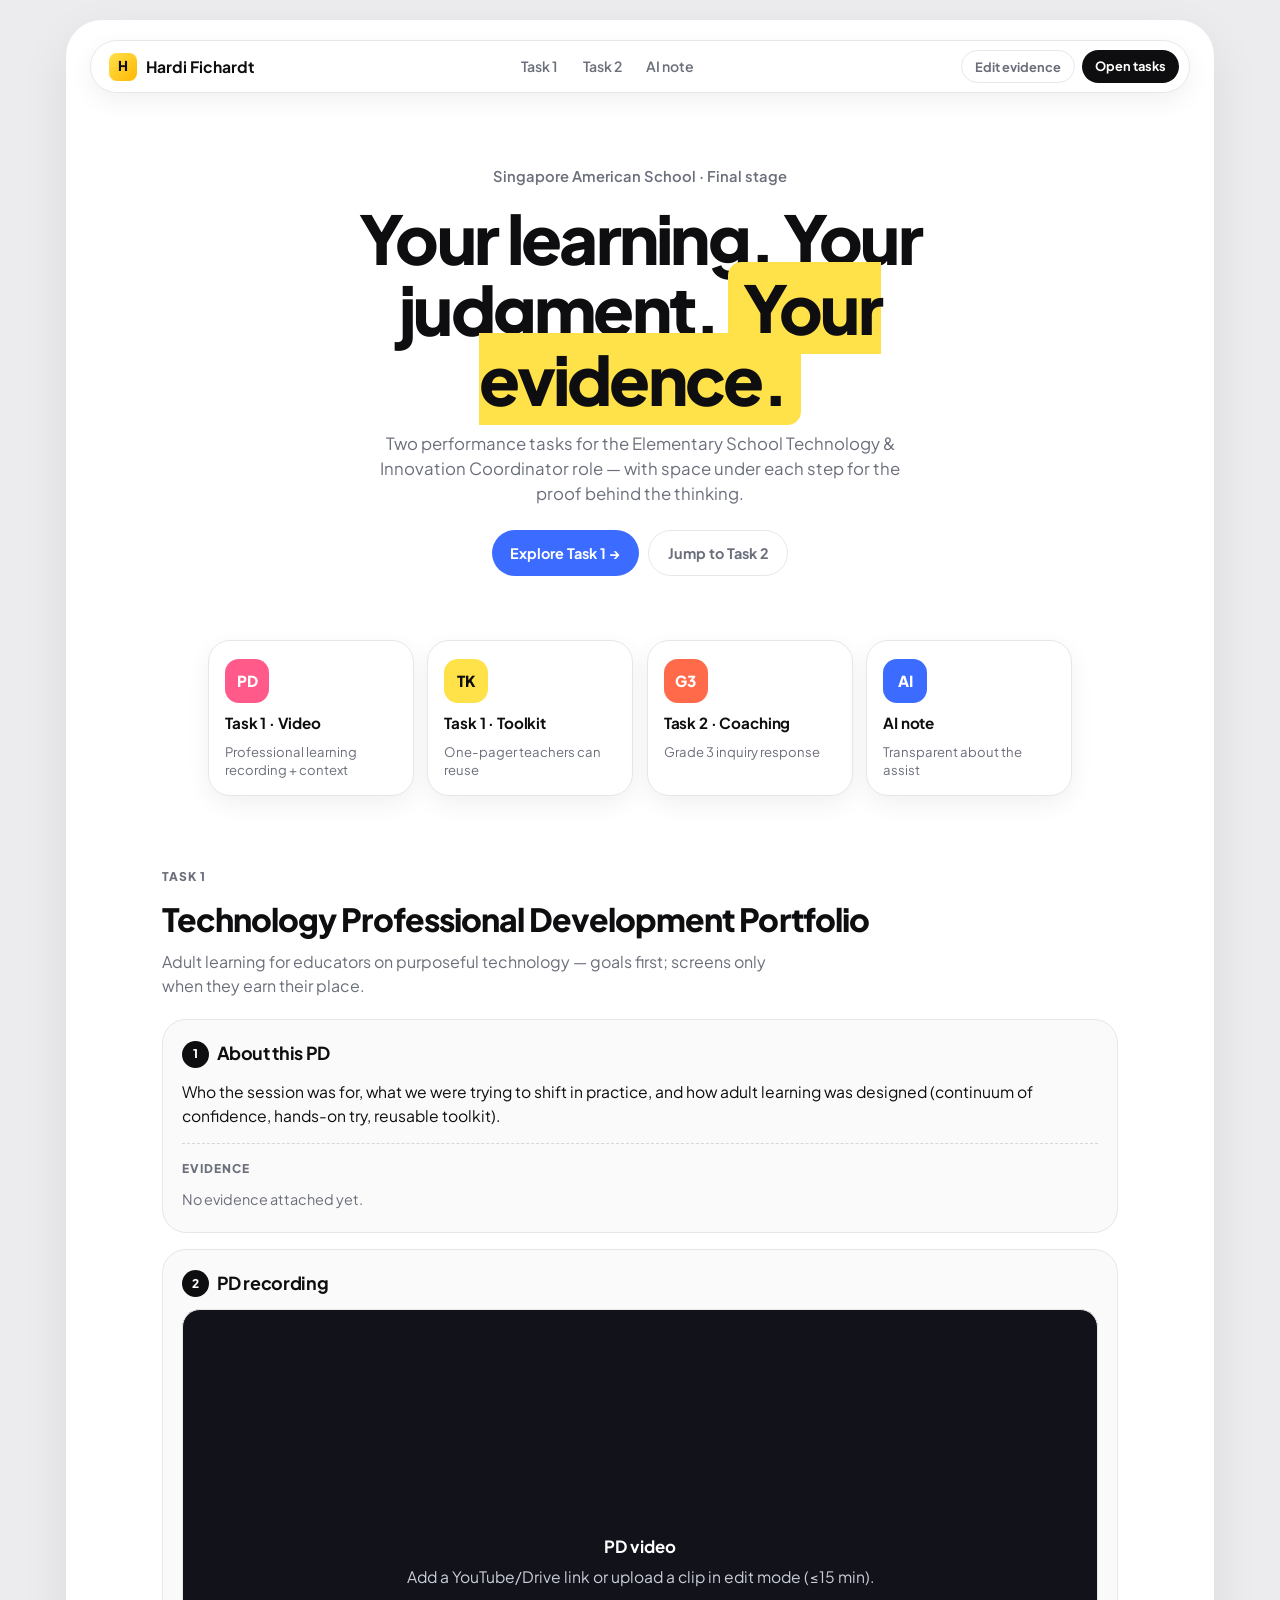
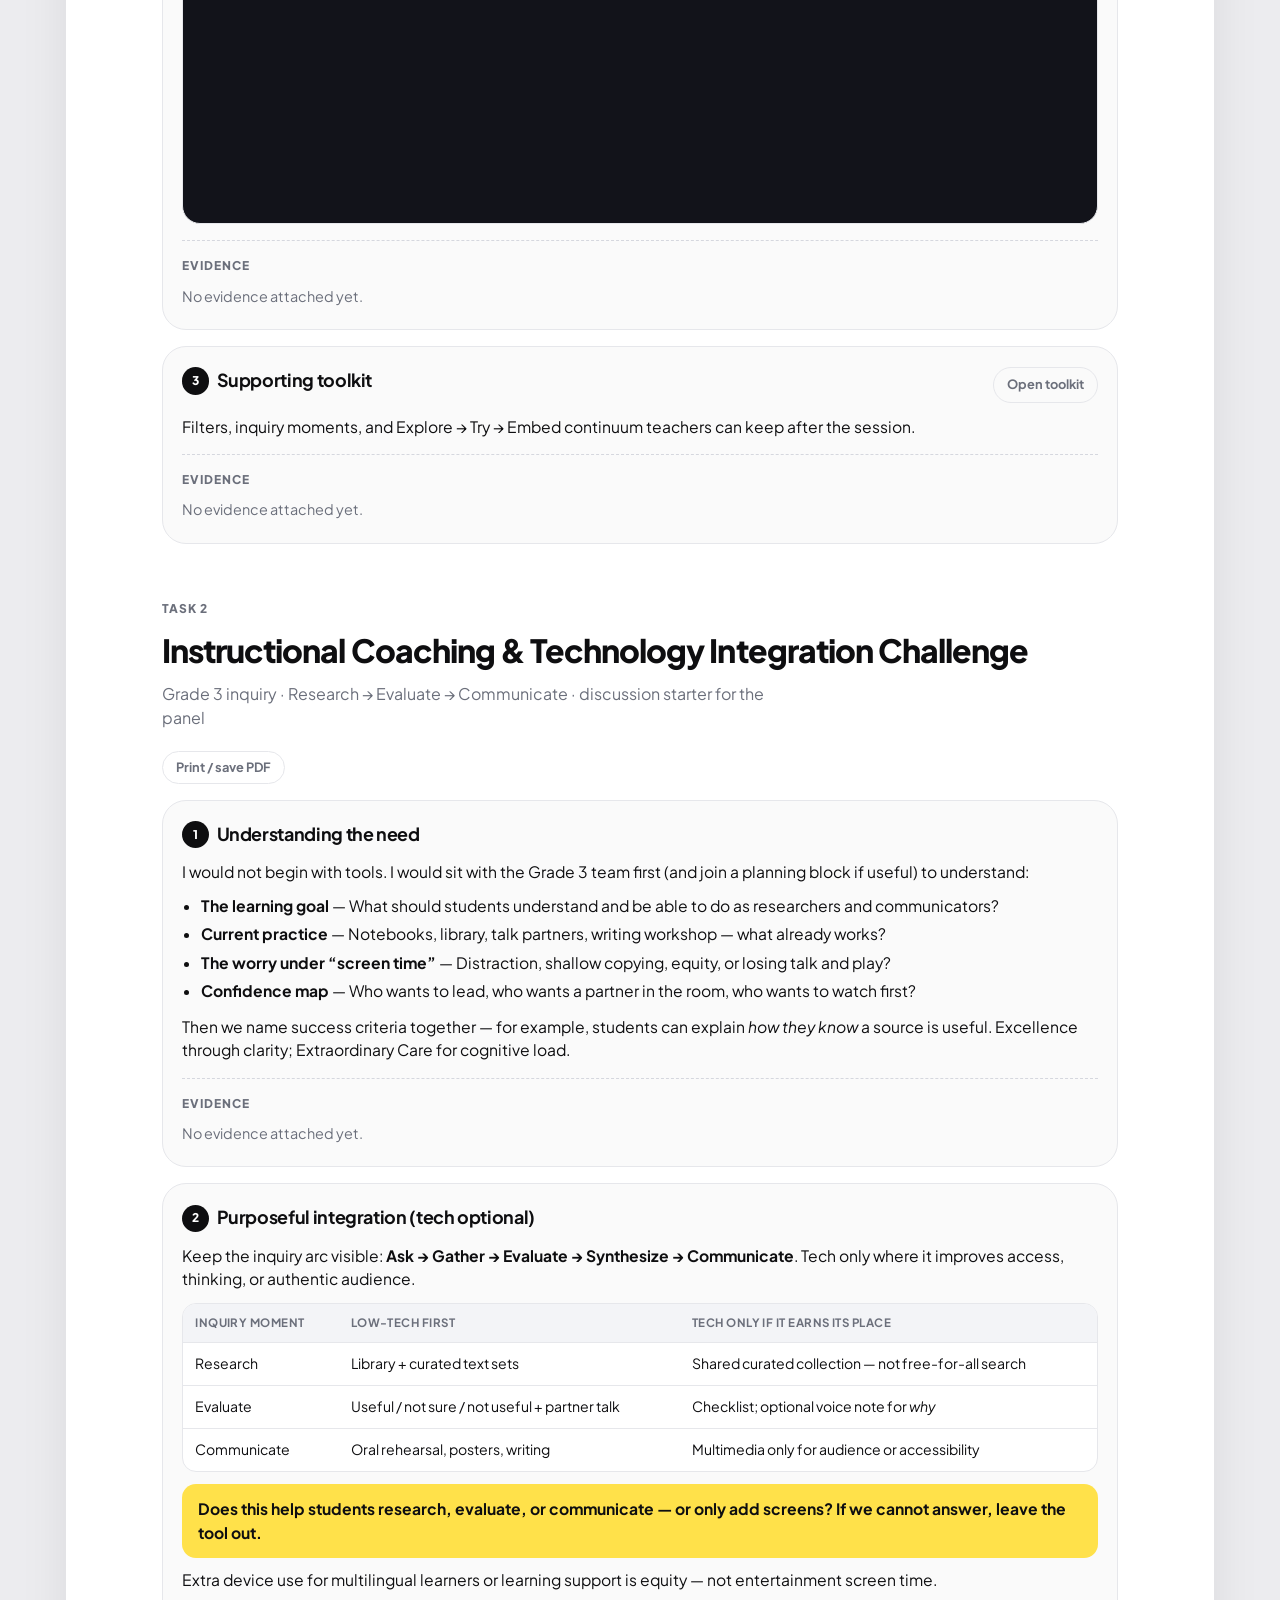
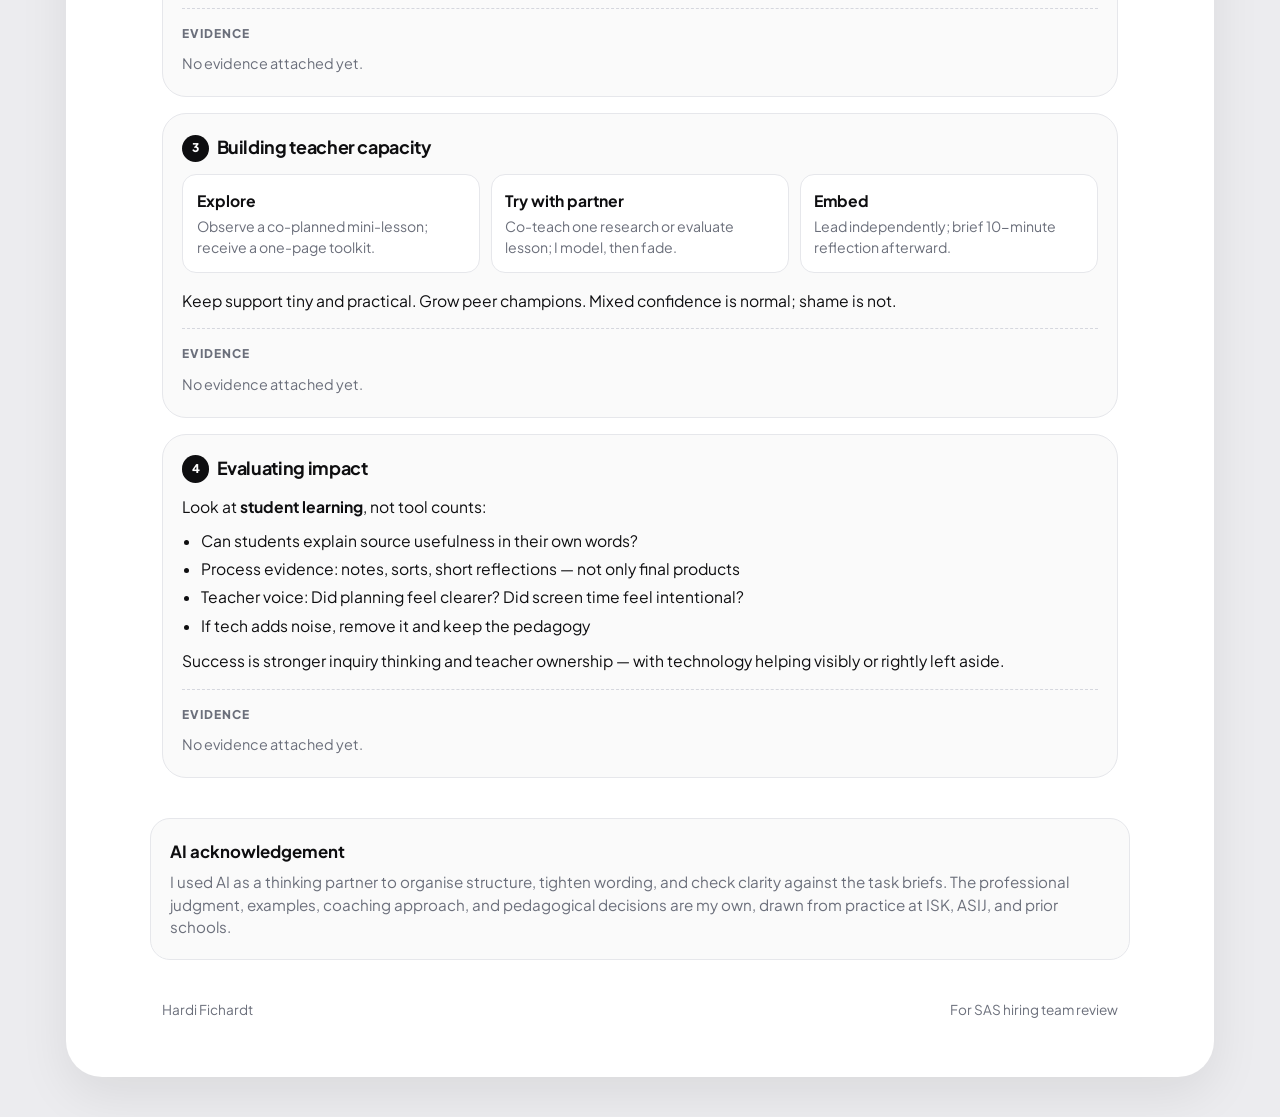
==== index.html @ e364381f "Rebuild Sparkline-inspired shell with per-step evidence upload. Co-authored-by: Cursor <cursoragent@" ====
<!DOCTYPE html>
<html lang="en">
<head>
  <meta charset="UTF-8" />
  <meta name="viewport" content="width=device-width, initial-scale=1" />
  <meta name="robots" content="noindex, nofollow" />
  <title>Hardi Fichardt · SAS final-stage tasks</title>
  <meta name="description" content="Final-stage performance tasks — Elementary School Technology & Innovation Coordinator, Singapore American School." />
  <link rel="preconnect" href="https://fonts.googleapis.com" />
  <link rel="preconnect" href="https://fonts.gstatic.com" crossorigin />
  <link href="https://fonts.googleapis.com/css2?family=Plus+Jakarta+Sans:wght@400;500;600;700;800&display=swap" rel="stylesheet" />
  <link rel="stylesheet" href="styles.css" />
</head>
<body>
  <a class="skip" href="#task-1">Skip to tasks</a>

  <div class="canvas">
    <div class="shell">
      <header class="pill-nav">
        <a class="logo" href="#top">
          <span class="logo-mark" aria-hidden="true">H</span>
          Hardi Fichardt
        </a>
        <ul class="pill-links">
          <li><a href="#task-1">Task 1</a></li>
          <li><a href="#task-2">Task 2</a></li>
          <li><a href="#ai">AI note</a></li>
        </ul>
        <div class="pill-actions">
          <button class="btn btn-ghost btn-sm" type="button" id="edit-toggle">Edit evidence</button>
          <a class="btn btn-dark btn-sm" href="#task-1">Open tasks</a>
        </div>
      </header>

      <div class="edit-banner" id="edit-banner">
        <p><strong>Edit mode on.</strong> Add text, photos, or video under each step. Drafts save in this browser. Export when ready to publish.</p>
        <div style="display:flex;gap:0.4rem;flex-wrap:wrap">
          <button class="btn btn-blue btn-sm" type="button" id="export-evidence">Export evidence.json</button>
          <button class="btn btn-ghost btn-sm" type="button" id="import-evidence">Import JSON</button>
          <input type="file" id="import-file" accept="application/json,.json" hidden />
          <button class="btn btn-ghost btn-sm" type="button" id="exit-edit">Done</button>
        </div>
      </div>

      <section class="hero" id="top">
        <p class="hero-kicker">Singapore American School · Final stage</p>
        <h1>Your learning. Your judgment. <span class="mark">Your evidence.</span></h1>
        <p class="hero-lede">
          Two performance tasks for the Elementary School Technology &amp; Innovation Coordinator role —
          with space under each step for the proof behind the thinking.
        </p>
        <div class="hero-cta">
          <a class="btn btn-blue" href="#task-1">Explore Task 1 →</a>
          <a class="btn btn-ghost" href="#task-2">Jump to Task 2</a>
        </div>
      </section>

      <div class="tile-row" aria-label="Jump to steps">
        <a class="tile" href="#t1-video">
          <div class="tile-icon a">PD</div>
          <strong>Task 1 · Video</strong>
          <span>Professional learning recording + context</span>
        </a>
        <a class="tile" href="#t1-toolkit">
          <div class="tile-icon b">TK</div>
          <strong>Task 1 · Toolkit</strong>
          <span>One-pager teachers can reuse</span>
        </a>
        <a class="tile" href="#t2-need">
          <div class="tile-icon c">G3</div>
          <strong>Task 2 · Coaching</strong>
          <span>Grade 3 inquiry response</span>
        </a>
        <a class="tile" href="#ai">
          <div class="tile-icon d">AI</div>
          <strong>AI note</strong>
          <span>Transparent about the assist</span>
        </a>
      </div>

      <main>
        <!-- TASK 1 -->
        <section class="section" id="task-1">
          <p class="section-label">Task 1</p>
          <h2>Technology Professional Development Portfolio</h2>
          <p class="section-intro" id="task1-context">
            Adult learning for educators on purposeful technology — goals first; screens only when they earn their place.
          </p>

          <article class="step" id="t1-context" data-step="t1-context">
            <div class="step-top">
              <h3><span class="step-num">1</span>About this PD</h3>
            </div>
            <div class="step-body">
              <p>
                Who the session was for, what we were trying to shift in practice, and how adult learning was designed
                (continuum of confidence, hands-on try, reusable toolkit).
              </p>
            </div>
            <div class="evidence" data-evidence-for="t1-context"></div>
          </article>

          <article class="step" id="t1-video" data-step="t1-video">
            <div class="step-top">
              <h3><span class="step-num">2</span>PD recording</h3>
            </div>
            <div class="step-body">
              <div class="media-shell" id="task1-media">
                <div class="media-placeholder" id="task1-placeholder">
                  <strong>PD video</strong>
                  <p>Add a YouTube/Drive link or upload a clip in edit mode (≤15 min).</p>
                </div>
              </div>
            </div>
            <div class="evidence" data-evidence-for="t1-video"></div>
          </article>

          <article class="step" id="t1-toolkit" data-step="t1-toolkit">
            <div class="step-top">
              <h3><span class="step-num">3</span>Supporting toolkit</h3>
              <a class="btn btn-ghost btn-sm" href="assets/task1-toolkit.html">Open toolkit</a>
            </div>
            <div class="step-body">
              <p>Filters, inquiry moments, and Explore → Try → Embed continuum teachers can keep after the session.</p>
            </div>
            <div class="evidence" data-evidence-for="t1-toolkit"></div>
          </article>
        </section>

        <!-- TASK 2 -->
        <section class="section" id="task-2">
          <p class="section-label">Task 2</p>
          <h2>Instructional Coaching &amp; Technology Integration Challenge</h2>
          <p class="section-intro">
            Grade 3 inquiry · Research → Evaluate → Communicate · discussion starter for the panel
          </p>
          <div style="margin-bottom:1rem">
            <button class="btn btn-ghost btn-sm" type="button" onclick="window.print()">Print / save PDF</button>
          </div>

          <article class="step" id="t2-need" data-step="t2-need">
            <div class="step-top">
              <h3><span class="step-num">1</span>Understanding the need</h3>
            </div>
            <div class="step-body">
              <p>I would not begin with tools. I would sit with the Grade 3 team first (and join a planning block if useful) to understand:</p>
              <ul>
                <li><strong>The learning goal</strong> — What should students understand and be able to do as researchers and communicators?</li>
                <li><strong>Current practice</strong> — Notebooks, library, talk partners, writing workshop — what already works?</li>
                <li><strong>The worry under “screen time”</strong> — Distraction, shallow copying, equity, or losing talk and play?</li>
                <li><strong>Confidence map</strong> — Who wants to lead, who wants a partner in the room, who wants to watch first?</li>
              </ul>
              <p>
                Then we name success criteria together — for example, students can explain <em>how they know</em> a source is useful.
                Excellence through clarity; Extraordinary Care for cognitive load.
              </p>
            </div>
            <div class="evidence" data-evidence-for="t2-need"></div>
          </article>

          <article class="step" id="t2-integrate" data-step="t2-integrate">
            <div class="step-top">
              <h3><span class="step-num">2</span>Purposeful integration (tech optional)</h3>
            </div>
            <div class="step-body">
              <p>Keep the inquiry arc visible: <strong>Ask → Gather → Evaluate → Synthesize → Communicate</strong>. Tech only where it improves access, thinking, or authentic audience.</p>
              <div class="table-wrap">
                <table>
                  <thead>
                    <tr>
                      <th>Inquiry moment</th>
                      <th>Low-tech first</th>
                      <th>Tech only if it earns its place</th>
                    </tr>
                  </thead>
                  <tbody>
                    <tr>
                      <td>Research</td>
                      <td>Library + curated text sets</td>
                      <td>Shared curated collection — not free-for-all search</td>
                    </tr>
                    <tr>
                      <td>Evaluate</td>
                      <td>Useful / not sure / not useful + partner talk</td>
                      <td>Checklist; optional voice note for <em>why</em></td>
                    </tr>
                    <tr>
                      <td>Communicate</td>
                      <td>Oral rehearsal, posters, writing</td>
                      <td>Multimedia only for audience or accessibility</td>
                    </tr>
                  </tbody>
                </table>
              </div>
              <p class="pull">Does this help students research, evaluate, or communicate — or only add screens? If we cannot answer, leave the tool out.</p>
              <p>Extra device use for multilingual learners or learning support is equity — not entertainment screen time.</p>
            </div>
            <div class="evidence" data-evidence-for="t2-integrate"></div>
          </article>

          <article class="step" id="t2-capacity" data-step="t2-capacity">
            <div class="step-top">
              <h3><span class="step-num">3</span>Building teacher capacity</h3>
            </div>
            <div class="step-body">
              <div class="continuum">
                <div>
                  <strong>Explore</strong>
                  <p>Observe a co-planned mini-lesson; receive a one-page toolkit.</p>
                </div>
                <div>
                  <strong>Try with partner</strong>
                  <p>Co-teach one research or evaluate lesson; I model, then fade.</p>
                </div>
                <div>
                  <strong>Embed</strong>
                  <p>Lead independently; brief 10-minute reflection afterward.</p>
                </div>
              </div>
              <p>Keep support tiny and practical. Grow peer champions. Mixed confidence is normal; shame is not.</p>
            </div>
            <div class="evidence" data-evidence-for="t2-capacity"></div>
          </article>

          <article class="step" id="t2-impact" data-step="t2-impact">
            <div class="step-top">
              <h3><span class="step-num">4</span>Evaluating impact</h3>
            </div>
            <div class="step-body">
              <p>Look at <strong>student learning</strong>, not tool counts:</p>
              <ul>
                <li>Can students explain source usefulness in their own words?</li>
                <li>Process evidence: notes, sorts, short reflections — not only final products</li>
                <li>Teacher voice: Did planning feel clearer? Did screen time feel intentional?</li>
                <li>If tech adds noise, remove it and keep the pedagogy</li>
              </ul>
              <p>Success is stronger inquiry thinking and teacher ownership — with technology helping visibly or rightly left aside.</p>
            </div>
            <div class="evidence" data-evidence-for="t2-impact"></div>
          </article>
        </section>

        <section class="ai-block" id="ai">
          <h2>AI acknowledgement</h2>
          <p id="ai-note">
            I used AI as a thinking partner to organise structure, tighten wording, and check clarity against the task briefs.
            The professional judgment, examples, coaching approach, and pedagogical decisions are my own, drawn from practice
            at ISK, ASIJ, and prior schools.
          </p>
        </section>

        <footer class="site-footer">
          <span>Hardi Fichardt</span>
          <span>For SAS hiring team review</span>
        </footer>
      </main>
    </div>
  </div>

  <script src="config.js"></script>
  <script src="evidence-app.js"></script>
</body>
</html>
---- styles.css ----
:root {
  --bg: #ececef;
  --shell: #ffffff;
  --ink: #0e0e10;
  --muted: #6b6f7b;
  --line: #e6e7eb;
  --yellow: #ffe14a;
  --blue: #3b6cff;
  --blue-deep: #2a52d9;
  --pink: #ff5a8a;
  --coral: #ff6b4a;
  --shadow: 0 18px 50px rgba(14, 14, 16, 0.08);
  --shadow-soft: 0 8px 24px rgba(14, 14, 16, 0.06);
  --radius: 28px;
  --font: "Plus Jakarta Sans", system-ui, sans-serif;
}

*, *::before, *::after { box-sizing: border-box; }
html { scroll-behavior: smooth; }

body {
  margin: 0;
  min-height: 100vh;
  font-family: var(--font);
  color: var(--ink);
  background: var(--bg);
  line-height: 1.5;
  -webkit-font-smoothing: antialiased;
}

a { color: var(--blue); text-underline-offset: 3px; }
a:hover { color: var(--blue-deep); }

.skip {
  position: absolute; left: -999px; top: 0; z-index: 100;
  background: var(--ink); color: #fff; padding: 0.5rem 1rem;
}
.skip:focus { left: 0; }

/* —— Outer canvas + white shell —— */
.canvas {
  max-width: 1180px;
  margin: 1.25rem auto 2.5rem;
  padding: 0 1rem;
}

.shell {
  background: var(--shell);
  border-radius: calc(var(--radius) + 8px);
  box-shadow: var(--shadow);
  overflow: clip;
  padding: 1.1rem 1.1rem 2.5rem;
}

@media (min-width: 800px) {
  .shell { padding: 1.25rem 1.5rem 3.5rem; }
}

/* —— Pill nav —— */
.pill-nav {
  display: flex;
  align-items: center;
  justify-content: space-between;
  gap: 1rem;
  background: #fff;
  border: 1px solid var(--line);
  border-radius: 999px;
  padding: 0.55rem 0.65rem 0.55rem 1.15rem;
  box-shadow: var(--shadow-soft);
  position: sticky;
  top: 0.75rem;
  z-index: 30;
}

.logo {
  display: flex;
  align-items: center;
  gap: 0.55rem;
  text-decoration: none;
  color: var(--ink);
  font-weight: 700;
  font-size: 0.98rem;
}

.logo-mark {
  width: 28px; height: 28px;
  border-radius: 8px;
  background: linear-gradient(135deg, var(--yellow), #ffb703);
  display: grid; place-items: center;
  font-size: 0.85rem;
  font-weight: 800;
}

.pill-links {
  display: none;
  gap: 0.15rem;
  list-style: none;
  margin: 0;
  padding: 0;
}

.pill-links a {
  text-decoration: none;
  color: var(--muted);
  font-weight: 600;
  font-size: 0.88rem;
  padding: 0.45rem 0.7rem;
  border-radius: 999px;
}

.pill-links a:hover { color: var(--ink); background: #f4f4f6; }

.pill-actions { display: flex; align-items: center; gap: 0.45rem; }

.btn {
  display: inline-flex;
  align-items: center;
  justify-content: center;
  gap: 0.4rem;
  border: 0;
  cursor: pointer;
  font-family: inherit;
  font-weight: 700;
  font-size: 0.9rem;
  text-decoration: none;
  border-radius: 999px;
  padding: 0.7rem 1.15rem;
  transition: transform 0.15s ease, background 0.15s ease;
}
.btn:hover { transform: translateY(-1px); }

.btn-dark {
  background: var(--ink);
  color: #fff;
}
.btn-dark:hover { background: #222; color: #fff; }

.btn-blue {
  background: var(--blue);
  color: #fff;
}
.btn-blue:hover { background: var(--blue-deep); color: #fff; }

.btn-ghost {
  background: transparent;
  color: var(--muted);
  border: 1px solid var(--line);
}
.btn-ghost:hover { color: var(--ink); background: #f7f7f8; }

.btn-sm { padding: 0.45rem 0.8rem; font-size: 0.8rem; }

@media (min-width: 860px) {
  .pill-links { display: flex; }
}

/* —— Hero —— */
.hero {
  text-align: center;
  padding: clamp(2.5rem, 7vw, 4.5rem) 1rem 1.5rem;
  max-width: 820px;
  margin: 0 auto;
}

.hero-kicker {
  margin: 0 0 1rem;
  color: var(--muted);
  font-weight: 600;
  font-size: 0.92rem;
}

.hero h1 {
  margin: 0 0 1rem;
  font-size: clamp(2.4rem, 6.5vw, 4.2rem);
  line-height: 1.05;
  letter-spacing: -0.04em;
  font-weight: 800;
}

.mark {
  background: var(--yellow);
  padding: 0.05em 0.22em;
  border-radius: 0.2em;
  box-decoration-break: clone;
}

.hero-lede {
  margin: 0 auto 1.5rem;
  max-width: 34rem;
  color: var(--muted);
  font-size: 1.05rem;
}

.hero-cta { display: flex; justify-content: center; gap: 0.6rem; flex-wrap: wrap; }

/* —— Floating step tiles —— */
.tile-row {
  display: grid;
  grid-template-columns: repeat(2, minmax(0, 1fr));
  gap: 0.85rem;
  max-width: 880px;
  margin: 2.5rem auto 0;
  padding: 0 0.5rem 1rem;
}

@media (min-width: 720px) {
  .tile-row { grid-template-columns: repeat(4, minmax(0, 1fr)); }
}

.tile {
  background: #fff;
  border: 1px solid var(--line);
  border-radius: 22px;
  padding: 1.1rem 1rem 1rem;
  text-decoration: none;
  color: inherit;
  box-shadow: var(--shadow-soft);
  transition: transform 0.2s ease, box-shadow 0.2s ease;
  min-height: 140px;
  display: flex;
  flex-direction: column;
  gap: 0.55rem;
}

.tile:hover {
  transform: translateY(-6px);
  box-shadow: var(--shadow);
}

.tile-icon {
  width: 44px; height: 44px;
  border-radius: 14px;
  display: grid; place-items: center;
  font-weight: 800;
  font-size: 0.95rem;
  color: #fff;
}

.tile-icon.a { background: var(--pink); }
.tile-icon.b { background: var(--yellow); color: var(--ink); }
.tile-icon.c { background: var(--coral); }
.tile-icon.d { background: var(--blue); }

.tile strong {
  font-size: 0.95rem;
  letter-spacing: -0.01em;
}

.tile span {
  color: var(--muted);
  font-size: 0.82rem;
  line-height: 1.35;
}

/* —— Edit banner —— */
.edit-banner {
  display: none;
  align-items: center;
  justify-content: space-between;
  gap: 0.75rem;
  flex-wrap: wrap;
  margin: 0.5rem auto 0;
  max-width: 980px;
  padding: 0.85rem 1rem;
  background: #111;
  color: #fff;
  border-radius: 16px;
}

body.is-editing .edit-banner { display: flex; }

.edit-banner p { margin: 0; font-size: 0.9rem; color: #c9c9cf; }
.edit-banner strong { color: #fff; }

/* —— Sections —— */
.section {
  max-width: 980px;
  margin: 2.75rem auto 0;
  padding: 0 0.75rem;
}

.section-label {
  display: inline-flex;
  align-items: center;
  gap: 0.4rem;
  font-size: 0.75rem;
  font-weight: 800;
  letter-spacing: 0.08em;
  text-transform: uppercase;
  color: var(--muted);
  margin-bottom: 0.55rem;
}

.section h2 {
  margin: 0 0 0.45rem;
  font-size: clamp(1.55rem, 3vw, 2rem);
  letter-spacing: -0.03em;
  font-weight: 800;
}

.section-intro {
  margin: 0 0 1.35rem;
  color: var(--muted);
  max-width: 40rem;
}

/* —— Step blocks —— */
.step {
  border: 1px solid var(--line);
  border-radius: 24px;
  padding: 1.25rem 1.2rem 1.35rem;
  margin-bottom: 1rem;
  background: #fafafa;
}

.step-top {
  display: flex;
  align-items: flex-start;
  justify-content: space-between;
  gap: 1rem;
  margin-bottom: 0.75rem;
}

.step h3 {
  margin: 0;
  font-size: 1.12rem;
  letter-spacing: -0.02em;
}

.step-num {
  display: inline-flex;
  align-items: center;
  justify-content: center;
  width: 1.7rem; height: 1.7rem;
  border-radius: 999px;
  background: var(--ink);
  color: #fff;
  font-size: 0.75rem;
  font-weight: 800;
  margin-right: 0.45rem;
  vertical-align: 2px;
}

.step-body {
  color: var(--ink);
  font-size: 0.98rem;
}

.step-body p { margin: 0 0 0.65rem; }
.step-body ul { margin: 0 0 0.75rem; padding-left: 1.15rem; }
.step-body li { margin-bottom: 0.3rem; }

.table-wrap {
  overflow-x: auto;
  margin: 0.75rem 0;
  border: 1px solid var(--line);
  border-radius: 14px;
  background: #fff;
}

table {
  width: 100%;
  border-collapse: collapse;
  font-size: 0.88rem;
}

th, td {
  text-align: left;
  padding: 0.65rem 0.75rem;
  border-bottom: 1px solid var(--line);
  vertical-align: top;
}

th {
  background: #f3f4f7;
  font-size: 0.72rem;
  text-transform: uppercase;
  letter-spacing: 0.04em;
  color: var(--muted);
}

tr:last-child td { border-bottom: 0; }

.pull {
  margin: 0.85rem 0;
  padding: 0.85rem 1rem;
  background: var(--yellow);
  border-radius: 14px;
  font-weight: 700;
  color: var(--ink);
}

.continuum {
  display: grid;
  grid-template-columns: repeat(3, 1fr);
  gap: 0.65rem;
  margin: 0.75rem 0 1rem;
}

.continuum > div {
  background: #fff;
  border: 1px solid var(--line);
  border-radius: 14px;
  padding: 0.85rem;
}

.continuum strong { display: block; margin-bottom: 0.25rem; }
.continuum p { margin: 0; color: var(--muted); font-size: 0.88rem; }

@media (max-width: 700px) {
  .continuum { grid-template-columns: 1fr; }
}

/* —— Evidence panel —— */
.evidence {
  margin-top: 1rem;
  padding-top: 1rem;
  border-top: 1px dashed #d5d7de;
}

.evidence-label {
  display: flex;
  align-items: center;
  justify-content: space-between;
  gap: 0.75rem;
  margin-bottom: 0.65rem;
}

.evidence-label span {
  font-size: 0.75rem;
  font-weight: 800;
  letter-spacing: 0.08em;
  text-transform: uppercase;
  color: var(--muted);
}

.evidence-grid {
  display: grid;
  gap: 0.65rem;
}

.evidence-item {
  background: #fff;
  border: 1px solid var(--line);
  border-radius: 16px;
  padding: 0.85rem;
  position: relative;
}

.evidence-item .type-pill {
  display: inline-block;
  font-size: 0.68rem;
  font-weight: 800;
  letter-spacing: 0.06em;
  text-transform: uppercase;
  padding: 0.2rem 0.45rem;
  border-radius: 999px;
  margin-bottom: 0.5rem;
}

.type-pill.text { background: #eef2ff; color: var(--blue-deep); }
.type-pill.photo { background: #ffe8f0; color: #c2185b; }
.type-pill.video { background: #fff4cc; color: #8a6d00; }

.evidence-item .caption {
  margin: 0.35rem 0 0;
  font-size: 0.88rem;
  color: var(--muted);
}

.evidence-item img {
  width: 100%;
  max-height: 320px;
  object-fit: cover;
  border-radius: 12px;
}

.evidence-item video {
  width: 100%;
  border-radius: 12px;
  background: #111;
}

.evidence-item .text-body {
  margin: 0;
  white-space: pre-wrap;
  font-size: 0.95rem;
}

.evidence-item .remove {
  position: absolute;
  top: 0.55rem;
  right: 0.55rem;
  display: none;
  border: 0;
  background: #111;
  color: #fff;
  width: 28px; height: 28px;
  border-radius: 999px;
  cursor: pointer;
  font-size: 1rem;
  line-height: 1;
}

body.is-editing .evidence-item .remove { display: grid; place-items: center; }

.evidence-empty {
  color: var(--muted);
  font-size: 0.9rem;
  margin: 0;
}

/* Upload dock — edit mode only */
.upload-dock {
  display: none;
  margin-top: 0.75rem;
  padding: 0.85rem;
  border: 1.5px dashed #c5c8d1;
  border-radius: 16px;
  background: #fff;
}

body.is-editing .upload-dock { display: block; }

.upload-dock .row {
  display: flex;
  flex-wrap: wrap;
  gap: 0.45rem;
  margin-bottom: 0.65rem;
}

.upload-dock textarea,
.upload-dock input[type="text"],
.upload-dock input[type="url"] {
  width: 100%;
  font: inherit;
  border: 1px solid var(--line);
  border-radius: 12px;
  padding: 0.7rem 0.85rem;
  margin-bottom: 0.55rem;
  background: #fafafa;
}

.upload-dock textarea { min-height: 88px; resize: vertical; }

.dropzone {
  border: 1.5px dashed #b8bcc8;
  border-radius: 14px;
  padding: 1rem;
  text-align: center;
  color: var(--muted);
  font-size: 0.88rem;
  background: #f7f8fb;
  cursor: pointer;
  margin-bottom: 0.55rem;
}

.dropzone.dragover {
  border-color: var(--blue);
  background: #eef2ff;
  color: var(--blue-deep);
}

.dropzone input { display: none; }

.media-shell {
  position: relative;
  aspect-ratio: 16 / 9;
  border-radius: 18px;
  overflow: hidden;
  background: #12131a;
  border: 1px solid var(--line);
  margin-bottom: 0.75rem;
}

.media-shell iframe,
.media-shell video {
  width: 100%; height: 100%; border: 0; object-fit: cover;
}

.media-placeholder {
  position: absolute; inset: 0;
  display: grid; place-content: center; gap: 0.35rem;
  text-align: center; color: #c9cdd8; padding: 1.5rem;
}

.media-placeholder strong { color: #fff; font-size: 1.05rem; }

/* AI + footer */
.ai-block {
  max-width: 980px;
  margin: 2.5rem auto 0;
  padding: 1.25rem 1.2rem;
  border: 1px solid var(--line);
  border-radius: 20px;
  background: #fafafa;
}

.ai-block h2 {
  margin: 0 0 0.4rem;
  font-size: 1.05rem;
}

.ai-block p { margin: 0; color: var(--muted); font-size: 0.95rem; }

.site-footer {
  max-width: 980px;
  margin: 1.5rem auto 0;
  padding: 1rem 0.75rem 0;
  display: flex;
  flex-wrap: wrap;
  justify-content: space-between;
  gap: 0.5rem;
  color: var(--muted);
  font-size: 0.85rem;
}

@media print {
  body { background: #fff; }
  .canvas { margin: 0; padding: 0; max-width: none; }
  .shell { box-shadow: none; border-radius: 0; padding: 0; }
  .pill-nav, .edit-banner, .upload-dock, .hero-cta, .tile-row, .btn { display: none !important; }
}
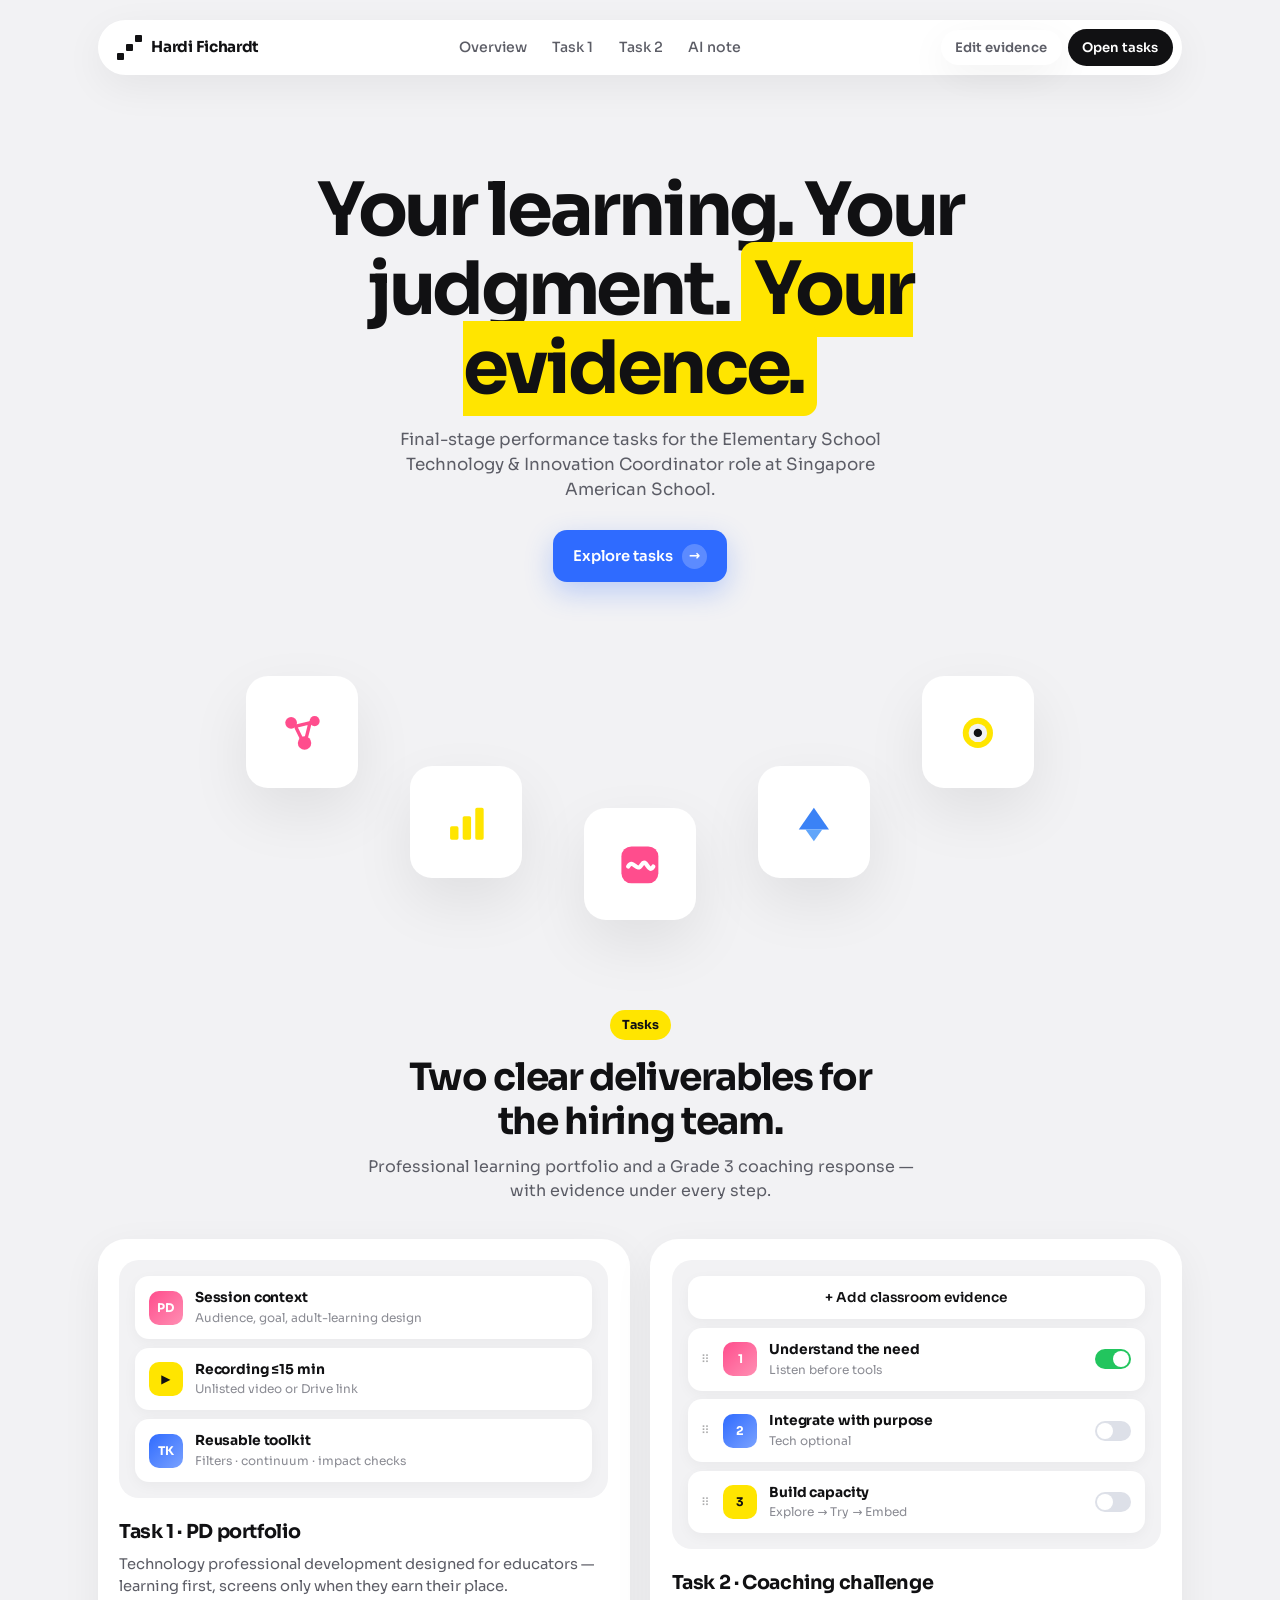
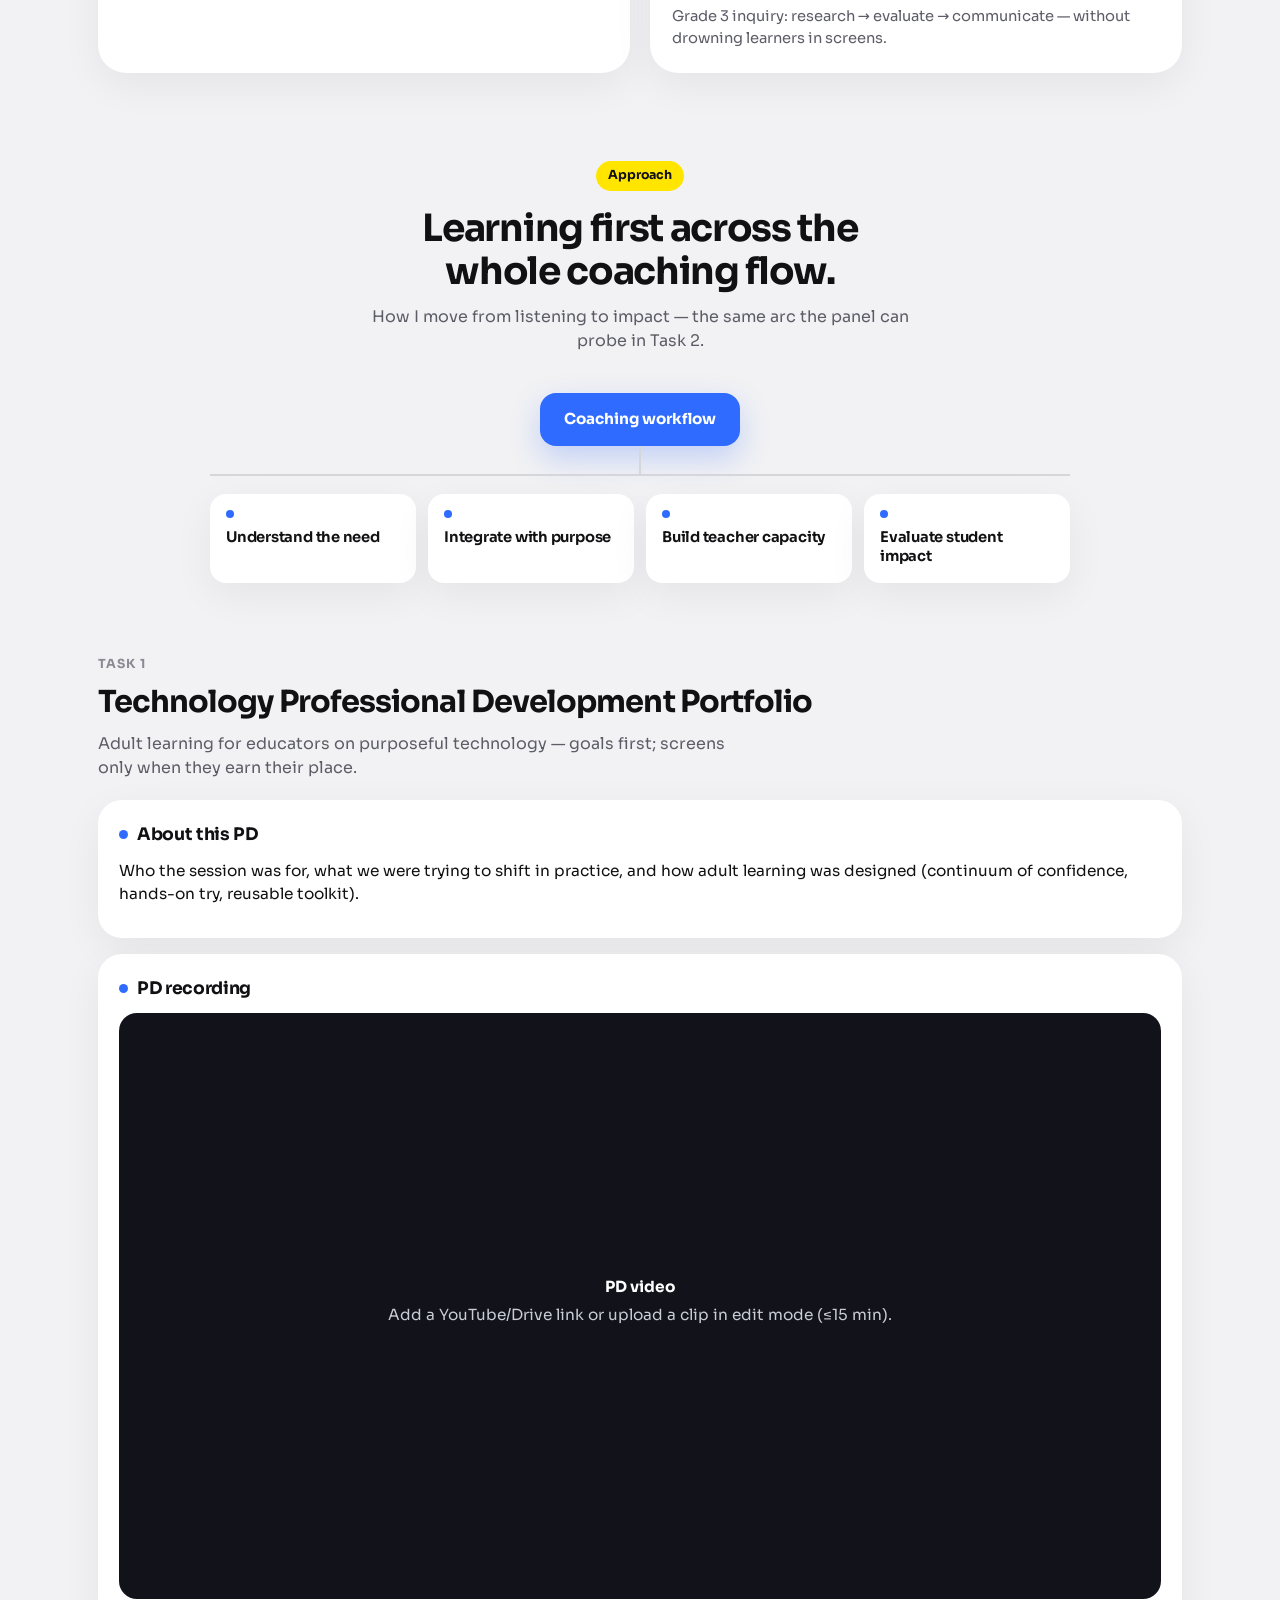
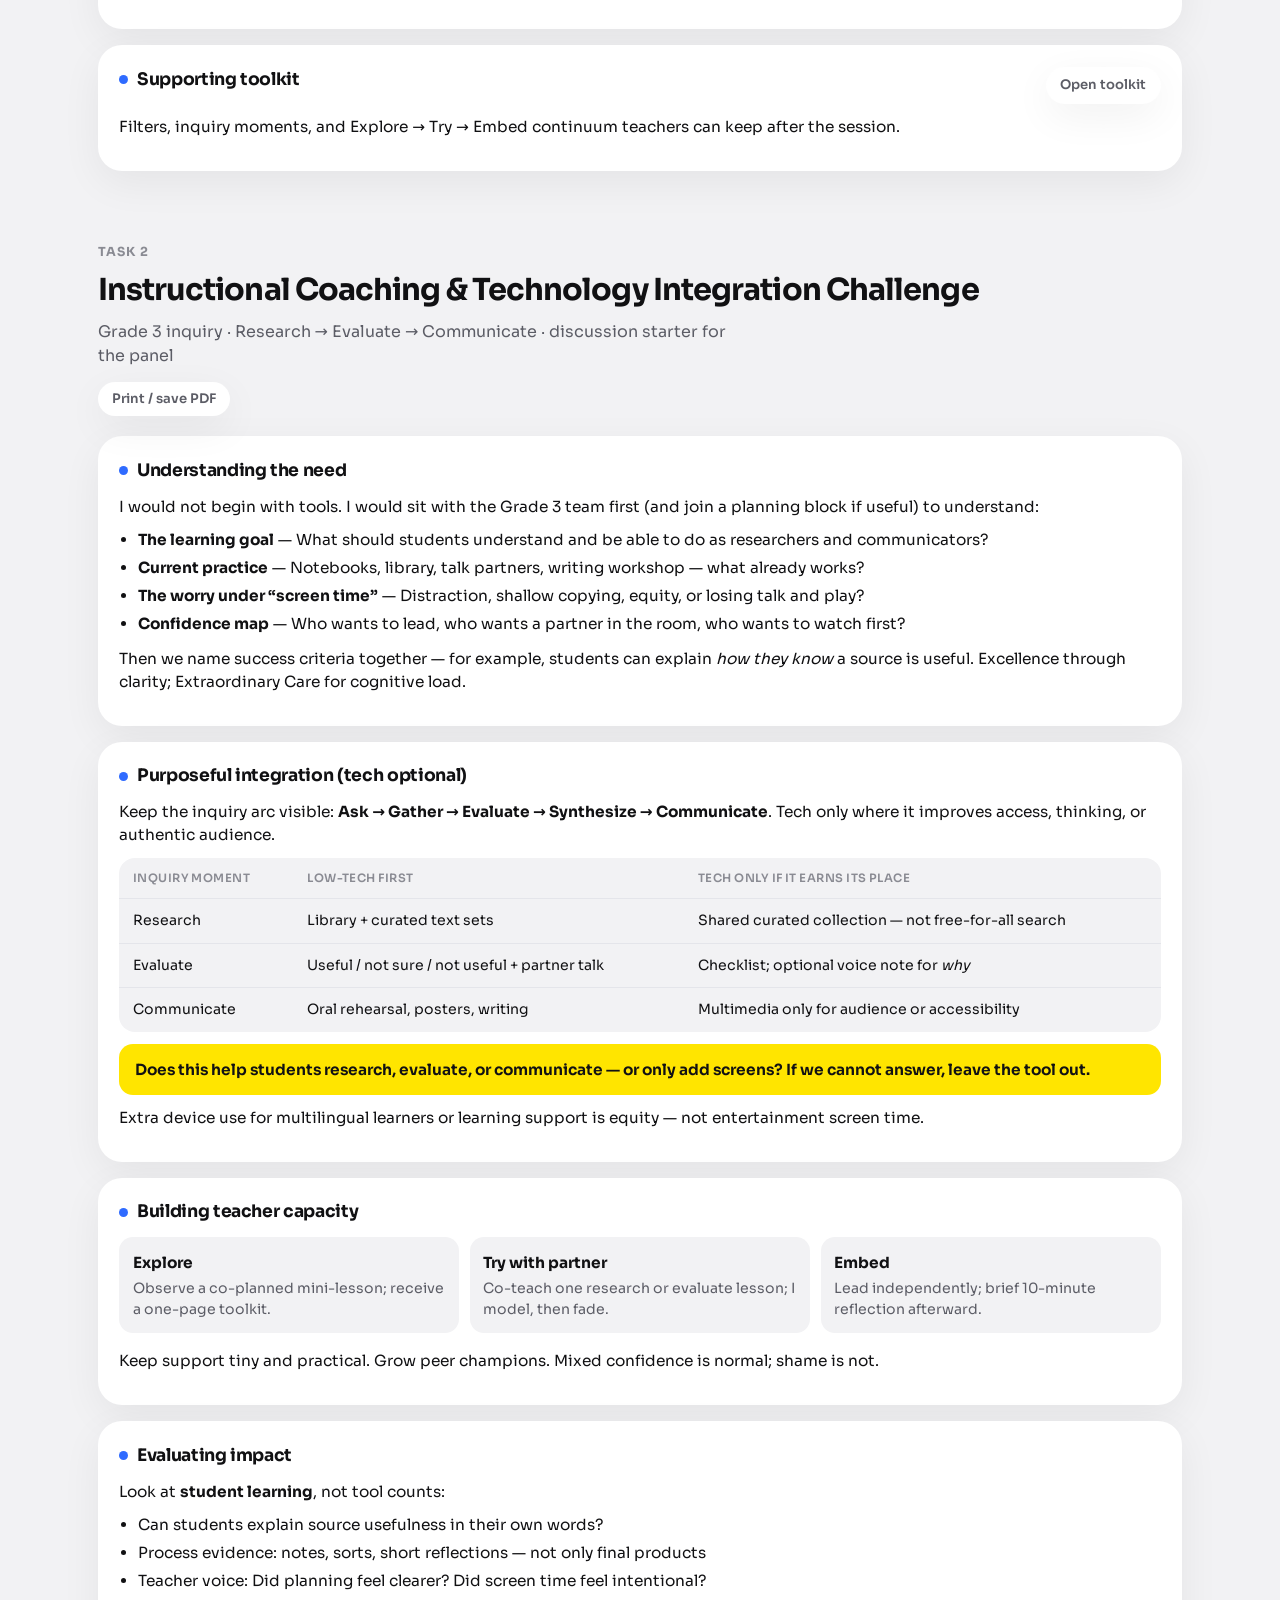
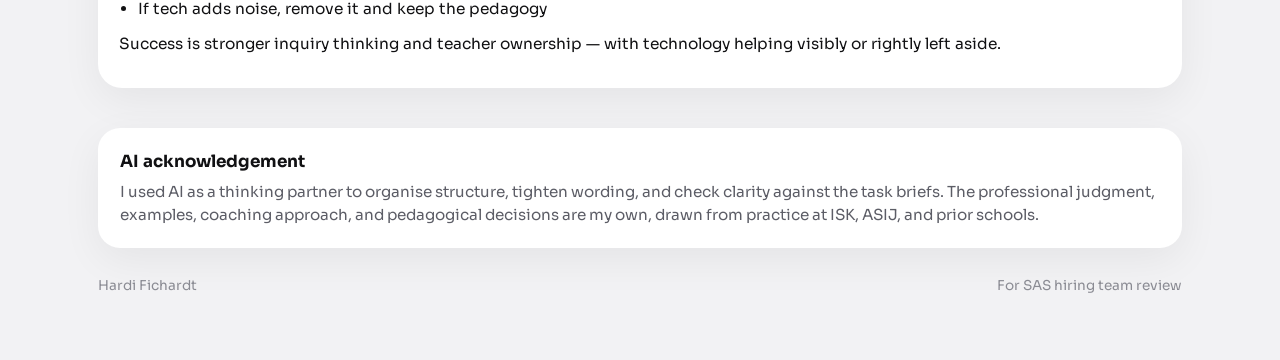
==== commit dcf7fe13: "Match Sparkline reference: hero arc, feature cards, workflow diagram. Co-authored-by: Cursor <cursor" ====
--- a/index.html
+++ b/index.html
@@ -8,253 +8,355 @@
   <meta name="description" content="Final-stage performance tasks — Elementary School Technology & Innovation Coordinator, Singapore American School." />
   <link rel="preconnect" href="https://fonts.googleapis.com" />
   <link rel="preconnect" href="https://fonts.gstatic.com" crossorigin />
-  <link href="https://fonts.googleapis.com/css2?family=Plus+Jakarta+Sans:wght@400;500;600;700;800&display=swap" rel="stylesheet" />
+  <link href="https://fonts.googleapis.com/css2?family=Sora:wght@400;500;600;700&display=swap" rel="stylesheet" />
   <link rel="stylesheet" href="styles.css" />
 </head>
 <body>
   <a class="skip" href="#task-1">Skip to tasks</a>
 
-  <div class="canvas">
-    <div class="shell">
-      <header class="pill-nav">
-        <a class="logo" href="#top">
-          <span class="logo-mark" aria-hidden="true">H</span>
-          Hardi Fichardt
-        </a>
-        <ul class="pill-links">
-          <li><a href="#task-1">Task 1</a></li>
-          <li><a href="#task-2">Task 2</a></li>
-          <li><a href="#ai">AI note</a></li>
-        </ul>
-        <div class="pill-actions">
-          <button class="btn btn-ghost btn-sm" type="button" id="edit-toggle">Edit evidence</button>
-          <a class="btn btn-dark btn-sm" href="#task-1">Open tasks</a>
+  <div class="page">
+    <header class="pill-nav">
+      <a class="logo" href="#top">
+        <span class="logo-pixels" aria-hidden="true"><i></i><i></i><i></i></span>
+        Hardi Fichardt
+      </a>
+      <ul class="pill-links">
+        <li><a href="#features">Overview</a></li>
+        <li><a href="#task-1">Task 1</a></li>
+        <li><a href="#task-2">Task 2</a></li>
+        <li><a href="#ai">AI note</a></li>
+      </ul>
+      <div class="pill-actions">
+        <button class="btn btn-ghost btn-sm" type="button" id="edit-toggle">Edit evidence</button>
+        <a class="btn btn-dark btn-sm" href="#task-1">Open tasks</a>
+      </div>
+    </header>
+
+    <div class="edit-banner" id="edit-banner">
+      <p><strong>Edit mode on.</strong> Add text, photos, or video under each step. Drafts save in this browser. Export when ready to publish.</p>
+      <div style="display:flex;gap:0.4rem;flex-wrap:wrap">
+        <button class="btn btn-blue btn-sm" type="button" id="export-evidence">Export evidence.json</button>
+        <button class="btn btn-ghost btn-sm" type="button" id="import-evidence">Import JSON</button>
+        <input type="file" id="import-file" accept="application/json,.json" hidden />
+        <button class="btn btn-ghost btn-sm" type="button" id="exit-edit">Done</button>
+      </div>
+    </div>
+
+    <!-- HERO -->
+    <section class="hero" id="top">
+      <h1>Your learning. Your judgment. <span class="mark">Your evidence.</span></h1>
+      <p class="hero-lede">
+        Final-stage performance tasks for the Elementary School Technology &amp; Innovation Coordinator role at Singapore American School.
+      </p>
+      <div class="hero-cta">
+        <a class="btn btn-blue" href="#features">
+          Explore tasks
+          <span class="btn-arrow" aria-hidden="true">→</span>
+        </a>
+      </div>
+
+      <div class="orbit" aria-label="Quick links">
+        <a class="orbit-tile" href="#t1-context" title="About the PD" style="--d:1">
+          <svg viewBox="0 0 64 64" fill="none" aria-hidden="true">
+            <circle cx="18" cy="20" r="7" fill="#FF4D8D"/>
+            <circle cx="46" cy="18" r="6" fill="#FF4D8D"/>
+            <circle cx="34" cy="44" r="8" fill="#FF4D8D"/>
+            <path d="M24 24l16-4M40 22L36 38M24 26l6 12" stroke="#FF4D8D" stroke-width="4" stroke-linecap="round"/>
+          </svg>
+        </a>
+        <a class="orbit-tile" href="#t1-video" title="PD video">
+          <svg viewBox="0 0 64 64" fill="none" aria-hidden="true">
+            <rect x="12" y="36" width="10" height="16" rx="2" fill="#FFE500"/>
+            <rect x="27" y="24" width="10" height="28" rx="2" fill="#FFE500"/>
+            <rect x="42" y="14" width="10" height="38" rx="2" fill="#FFE500"/>
+          </svg>
+        </a>
+        <a class="orbit-tile" href="#t2-need" title="Grade 3 coaching">
+          <svg viewBox="0 0 64 64" fill="none" aria-hidden="true">
+            <rect x="10" y="10" width="44" height="44" rx="12" fill="#FF4D8D"/>
+            <path d="M18 34c6-10 10 8 16-2s8 12 14 2" stroke="#fff" stroke-width="5" stroke-linecap="round" fill="none"/>
+          </svg>
+        </a>
+        <a class="orbit-tile" href="#t2-integrate" title="Integration">
+          <svg viewBox="0 0 64 64" fill="none" aria-hidden="true">
+            <path d="M14 40L32 14l18 26H14z" fill="#3B82F6"/>
+            <path d="M22 40h20l-10 14-10-14z" fill="#60A5FA"/>
+          </svg>
+        </a>
+        <a class="orbit-tile" href="#t2-impact" title="Impact">
+          <svg viewBox="0 0 64 64" fill="none" aria-hidden="true">
+            <circle cx="32" cy="32" r="18" fill="#FFE500"/>
+            <circle cx="32" cy="32" r="11" fill="#F2F2F4"/>
+            <circle cx="32" cy="32" r="5" fill="#111113"/>
+          </svg>
+        </a>
+      </div>
+    </section>
+
+    <!-- FEATURES twin cards -->
+    <section class="band" id="features">
+      <span class="badge">Tasks</span>
+      <h2>Two clear deliverables for the hiring team.</h2>
+      <p>Professional learning portfolio and a Grade 3 coaching response — with evidence under every step.</p>
+
+      <div class="feature-grid">
+        <a class="feature-card" href="#task-1">
+          <div class="mini-ui" aria-hidden="true">
+            <div class="mini-row">
+              <div class="mini-ico pink">PD</div>
+              <div class="mini-copy">
+                <strong>Session context</strong>
+                <span>Audience, goal, adult-learning design</span>
+              </div>
+            </div>
+            <div class="mini-row">
+              <div class="mini-ico yellow">▶</div>
+              <div class="mini-copy">
+                <strong>Recording ≤15 min</strong>
+                <span>Unlisted video or Drive link</span>
+              </div>
+            </div>
+            <div class="mini-row">
+              <div class="mini-ico blue">TK</div>
+              <div class="mini-copy">
+                <strong>Reusable toolkit</strong>
+                <span>Filters · continuum · impact checks</span>
+              </div>
+            </div>
+          </div>
+          <h3>Task 1 · PD portfolio</h3>
+          <p>Technology professional development designed for educators — learning first, screens only when they earn their place.</p>
+        </a>
+
+        <a class="feature-card" href="#task-2">
+          <div class="mini-ui" aria-hidden="true">
+            <div class="mini-add">+ Add classroom evidence</div>
+            <div class="mini-row">
+              <span class="grab">⠿</span>
+              <div class="mini-ico pink">1</div>
+              <div class="mini-copy"><strong>Understand the need</strong><span>Listen before tools</span></div>
+              <span class="mini-toggle on"></span>
+            </div>
+            <div class="mini-row">
+              <span class="grab">⠿</span>
+              <div class="mini-ico blue">2</div>
+              <div class="mini-copy"><strong>Integrate with purpose</strong><span>Tech optional</span></div>
+              <span class="mini-toggle"></span>
+            </div>
+            <div class="mini-row">
+              <span class="grab">⠿</span>
+              <div class="mini-ico yellow">3</div>
+              <div class="mini-copy"><strong>Build capacity</strong><span>Explore → Try → Embed</span></div>
+              <span class="mini-toggle"></span>
+            </div>
+          </div>
+          <h3>Task 2 · Coaching challenge</h3>
+          <p>Grade 3 inquiry: research → evaluate → communicate — without drowning learners in screens.</p>
+        </a>
+      </div>
+    </section>
+
+    <!-- Workflow -->
+    <section class="band">
+      <span class="badge">Approach</span>
+      <h2>Learning first across the whole coaching flow.</h2>
+      <p>How I move from listening to impact — the same arc the panel can probe in Task 2.</p>
+
+      <div class="flow">
+        <div class="flow-root">Coaching workflow</div>
+        <div class="flow-stem" aria-hidden="true"></div>
+        <div class="flow-rail" aria-hidden="true"></div>
+        <div class="flow-grid">
+          <a class="flow-card" href="#t2-need">
+            <div class="flow-dot"></div>
+            <strong>Understand the need</strong>
+          </a>
+          <a class="flow-card" href="#t2-integrate">
+            <div class="flow-dot"></div>
+            <strong>Integrate with purpose</strong>
+          </a>
+          <a class="flow-card" href="#t2-capacity">
+            <div class="flow-dot"></div>
+            <strong>Build teacher capacity</strong>
+          </a>
+          <a class="flow-card" href="#t2-impact">
+            <div class="flow-dot"></div>
+            <strong>Evaluate student impact</strong>
+          </a>
         </div>
-      </header>
-
-      <div class="edit-banner" id="edit-banner">
-        <p><strong>Edit mode on.</strong> Add text, photos, or video under each step. Drafts save in this browser. Export when ready to publish.</p>
-        <div style="display:flex;gap:0.4rem;flex-wrap:wrap">
-          <button class="btn btn-blue btn-sm" type="button" id="export-evidence">Export evidence.json</button>
-          <button class="btn btn-ghost btn-sm" type="button" id="import-evidence">Import JSON</button>
-          <input type="file" id="import-file" accept="application/json,.json" hidden />
-          <button class="btn btn-ghost btn-sm" type="button" id="exit-edit">Done</button>
+      </div>
+    </section>
+
+    <main>
+      <!-- TASK 1 DETAIL -->
+      <section class="detail" id="task-1">
+        <div class="detail-head">
+          <p class="eyebrow">Task 1</p>
+          <h2>Technology Professional Development Portfolio</h2>
+          <p id="task1-context">Adult learning for educators on purposeful technology — goals first; screens only when they earn their place.</p>
         </div>
-      </div>
-
-      <section class="hero" id="top">
-        <p class="hero-kicker">Singapore American School · Final stage</p>
-        <h1>Your learning. Your judgment. <span class="mark">Your evidence.</span></h1>
-        <p class="hero-lede">
-          Two performance tasks for the Elementary School Technology &amp; Innovation Coordinator role —
-          with space under each step for the proof behind the thinking.
+
+        <article class="step" id="t1-context" data-step="t1-context">
+          <div class="step-top">
+            <h3><span class="step-dot" aria-hidden="true"></span>About this PD</h3>
+          </div>
+          <div class="step-body">
+            <p>Who the session was for, what we were trying to shift in practice, and how adult learning was designed (continuum of confidence, hands-on try, reusable toolkit).</p>
+          </div>
+          <div class="evidence" data-evidence-for="t1-context"></div>
+        </article>
+
+        <article class="step" id="t1-video" data-step="t1-video">
+          <div class="step-top">
+            <h3><span class="step-dot" aria-hidden="true"></span>PD recording</h3>
+          </div>
+          <div class="step-body">
+            <div class="media-shell" id="task1-media">
+              <div class="media-placeholder" id="task1-placeholder">
+                <strong>PD video</strong>
+                <p>Add a YouTube/Drive link or upload a clip in edit mode (≤15 min).</p>
+              </div>
+            </div>
+          </div>
+          <div class="evidence" data-evidence-for="t1-video"></div>
+        </article>
+
+        <article class="step" id="t1-toolkit" data-step="t1-toolkit">
+          <div class="step-top">
+            <h3><span class="step-dot" aria-hidden="true"></span>Supporting toolkit</h3>
+            <a class="btn btn-ghost btn-sm" href="assets/task1-toolkit.html">Open toolkit</a>
+          </div>
+          <div class="step-body">
+            <p>Filters, inquiry moments, and Explore → Try → Embed continuum teachers can keep after the session.</p>
+          </div>
+          <div class="evidence" data-evidence-for="t1-toolkit"></div>
+        </article>
+      </section>
+
+      <!-- TASK 2 DETAIL -->
+      <section class="detail" id="task-2">
+        <div class="detail-head">
+          <p class="eyebrow">Task 2</p>
+          <h2>Instructional Coaching &amp; Technology Integration Challenge</h2>
+          <p>Grade 3 inquiry · Research → Evaluate → Communicate · discussion starter for the panel</p>
+          <div style="margin-top:0.85rem">
+            <button class="btn btn-ghost btn-sm" type="button" onclick="window.print()">Print / save PDF</button>
+          </div>
+        </div>
+
+        <article class="step" id="t2-need" data-step="t2-need">
+          <div class="step-top">
+            <h3><span class="step-dot" aria-hidden="true"></span>Understanding the need</h3>
+          </div>
+          <div class="step-body">
+            <p>I would not begin with tools. I would sit with the Grade 3 team first (and join a planning block if useful) to understand:</p>
+            <ul>
+              <li><strong>The learning goal</strong> — What should students understand and be able to do as researchers and communicators?</li>
+              <li><strong>Current practice</strong> — Notebooks, library, talk partners, writing workshop — what already works?</li>
+              <li><strong>The worry under “screen time”</strong> — Distraction, shallow copying, equity, or losing talk and play?</li>
+              <li><strong>Confidence map</strong> — Who wants to lead, who wants a partner in the room, who wants to watch first?</li>
+            </ul>
+            <p>Then we name success criteria together — for example, students can explain <em>how they know</em> a source is useful. Excellence through clarity; Extraordinary Care for cognitive load.</p>
+          </div>
+          <div class="evidence" data-evidence-for="t2-need"></div>
+        </article>
+
+        <article class="step" id="t2-integrate" data-step="t2-integrate">
+          <div class="step-top">
+            <h3><span class="step-dot" aria-hidden="true"></span>Purposeful integration (tech optional)</h3>
+          </div>
+          <div class="step-body">
+            <p>Keep the inquiry arc visible: <strong>Ask → Gather → Evaluate → Synthesize → Communicate</strong>. Tech only where it improves access, thinking, or authentic audience.</p>
+            <div class="table-wrap">
+              <table>
+                <thead>
+                  <tr>
+                    <th>Inquiry moment</th>
+                    <th>Low-tech first</th>
+                    <th>Tech only if it earns its place</th>
+                  </tr>
+                </thead>
+                <tbody>
+                  <tr>
+                    <td>Research</td>
+                    <td>Library + curated text sets</td>
+                    <td>Shared curated collection — not free-for-all search</td>
+                  </tr>
+                  <tr>
+                    <td>Evaluate</td>
+                    <td>Useful / not sure / not useful + partner talk</td>
+                    <td>Checklist; optional voice note for <em>why</em></td>
+                  </tr>
+                  <tr>
+                    <td>Communicate</td>
+                    <td>Oral rehearsal, posters, writing</td>
+                    <td>Multimedia only for audience or accessibility</td>
+                  </tr>
+                </tbody>
+              </table>
+            </div>
+            <p class="pull">Does this help students research, evaluate, or communicate — or only add screens? If we cannot answer, leave the tool out.</p>
+            <p>Extra device use for multilingual learners or learning support is equity — not entertainment screen time.</p>
+          </div>
+          <div class="evidence" data-evidence-for="t2-integrate"></div>
+        </article>
+
+        <article class="step" id="t2-capacity" data-step="t2-capacity">
+          <div class="step-top">
+            <h3><span class="step-dot" aria-hidden="true"></span>Building teacher capacity</h3>
+          </div>
+          <div class="step-body">
+            <div class="continuum">
+              <div>
+                <strong>Explore</strong>
+                <p>Observe a co-planned mini-lesson; receive a one-page toolkit.</p>
+              </div>
+              <div>
+                <strong>Try with partner</strong>
+                <p>Co-teach one research or evaluate lesson; I model, then fade.</p>
+              </div>
+              <div>
+                <strong>Embed</strong>
+                <p>Lead independently; brief 10-minute reflection afterward.</p>
+              </div>
+            </div>
+            <p>Keep support tiny and practical. Grow peer champions. Mixed confidence is normal; shame is not.</p>
+          </div>
+          <div class="evidence" data-evidence-for="t2-capacity"></div>
+        </article>
+
+        <article class="step" id="t2-impact" data-step="t2-impact">
+          <div class="step-top">
+            <h3><span class="step-dot" aria-hidden="true"></span>Evaluating impact</h3>
+          </div>
+          <div class="step-body">
+            <p>Look at <strong>student learning</strong>, not tool counts:</p>
+            <ul>
+              <li>Can students explain source usefulness in their own words?</li>
+              <li>Process evidence: notes, sorts, short reflections — not only final products</li>
+              <li>Teacher voice: Did planning feel clearer? Did screen time feel intentional?</li>
+              <li>If tech adds noise, remove it and keep the pedagogy</li>
+            </ul>
+            <p>Success is stronger inquiry thinking and teacher ownership — with technology helping visibly or rightly left aside.</p>
+          </div>
+          <div class="evidence" data-evidence-for="t2-impact"></div>
+        </article>
+      </section>
+
+      <section class="ai-block" id="ai">
+        <h2>AI acknowledgement</h2>
+        <p id="ai-note">
+          I used AI as a thinking partner to organise structure, tighten wording, and check clarity against the task briefs.
+          The professional judgment, examples, coaching approach, and pedagogical decisions are my own, drawn from practice
+          at ISK, ASIJ, and prior schools.
         </p>
-        <div class="hero-cta">
-          <a class="btn btn-blue" href="#task-1">Explore Task 1 →</a>
-          <a class="btn btn-ghost" href="#task-2">Jump to Task 2</a>
-        </div>
       </section>
 
-      <div class="tile-row" aria-label="Jump to steps">
-        <a class="tile" href="#t1-video">
-          <div class="tile-icon a">PD</div>
-          <strong>Task 1 · Video</strong>
-          <span>Professional learning recording + context</span>
-        </a>
-        <a class="tile" href="#t1-toolkit">
-          <div class="tile-icon b">TK</div>
-          <strong>Task 1 · Toolkit</strong>
-          <span>One-pager teachers can reuse</span>
-        </a>
-        <a class="tile" href="#t2-need">
-          <div class="tile-icon c">G3</div>
-          <strong>Task 2 · Coaching</strong>
-          <span>Grade 3 inquiry response</span>
-        </a>
-        <a class="tile" href="#ai">
-          <div class="tile-icon d">AI</div>
-          <strong>AI note</strong>
-          <span>Transparent about the assist</span>
-        </a>
-      </div>
-
-      <main>
-        <!-- TASK 1 -->
-        <section class="section" id="task-1">
-          <p class="section-label">Task 1</p>
-          <h2>Technology Professional Development Portfolio</h2>
-          <p class="section-intro" id="task1-context">
-            Adult learning for educators on purposeful technology — goals first; screens only when they earn their place.
-          </p>
-
-          <article class="step" id="t1-context" data-step="t1-context">
-            <div class="step-top">
-              <h3><span class="step-num">1</span>About this PD</h3>
-            </div>
-            <div class="step-body">
-              <p>
-                Who the session was for, what we were trying to shift in practice, and how adult learning was designed
-                (continuum of confidence, hands-on try, reusable toolkit).
-              </p>
-            </div>
-            <div class="evidence" data-evidence-for="t1-context"></div>
-          </article>
-
-          <article class="step" id="t1-video" data-step="t1-video">
-            <div class="step-top">
-              <h3><span class="step-num">2</span>PD recording</h3>
-            </div>
-            <div class="step-body">
-              <div class="media-shell" id="task1-media">
-                <div class="media-placeholder" id="task1-placeholder">
-                  <strong>PD video</strong>
-                  <p>Add a YouTube/Drive link or upload a clip in edit mode (≤15 min).</p>
-                </div>
-              </div>
-            </div>
-            <div class="evidence" data-evidence-for="t1-video"></div>
-          </article>
-
-          <article class="step" id="t1-toolkit" data-step="t1-toolkit">
-            <div class="step-top">
-              <h3><span class="step-num">3</span>Supporting toolkit</h3>
-              <a class="btn btn-ghost btn-sm" href="assets/task1-toolkit.html">Open toolkit</a>
-            </div>
-            <div class="step-body">
-              <p>Filters, inquiry moments, and Explore → Try → Embed continuum teachers can keep after the session.</p>
-            </div>
-            <div class="evidence" data-evidence-for="t1-toolkit"></div>
-          </article>
-        </section>
-
-        <!-- TASK 2 -->
-        <section class="section" id="task-2">
-          <p class="section-label">Task 2</p>
-          <h2>Instructional Coaching &amp; Technology Integration Challenge</h2>
-          <p class="section-intro">
-            Grade 3 inquiry · Research → Evaluate → Communicate · discussion starter for the panel
-          </p>
-          <div style="margin-bottom:1rem">
-            <button class="btn btn-ghost btn-sm" type="button" onclick="window.print()">Print / save PDF</button>
-          </div>
-
-          <article class="step" id="t2-need" data-step="t2-need">
-            <div class="step-top">
-              <h3><span class="step-num">1</span>Understanding the need</h3>
-            </div>
-            <div class="step-body">
-              <p>I would not begin with tools. I would sit with the Grade 3 team first (and join a planning block if useful) to understand:</p>
-              <ul>
-                <li><strong>The learning goal</strong> — What should students understand and be able to do as researchers and communicators?</li>
-                <li><strong>Current practice</strong> — Notebooks, library, talk partners, writing workshop — what already works?</li>
-                <li><strong>The worry under “screen time”</strong> — Distraction, shallow copying, equity, or losing talk and play?</li>
-                <li><strong>Confidence map</strong> — Who wants to lead, who wants a partner in the room, who wants to watch first?</li>
-              </ul>
-              <p>
-                Then we name success criteria together — for example, students can explain <em>how they know</em> a source is useful.
-                Excellence through clarity; Extraordinary Care for cognitive load.
-              </p>
-            </div>
-            <div class="evidence" data-evidence-for="t2-need"></div>
-          </article>
-
-          <article class="step" id="t2-integrate" data-step="t2-integrate">
-            <div class="step-top">
-              <h3><span class="step-num">2</span>Purposeful integration (tech optional)</h3>
-            </div>
-            <div class="step-body">
-              <p>Keep the inquiry arc visible: <strong>Ask → Gather → Evaluate → Synthesize → Communicate</strong>. Tech only where it improves access, thinking, or authentic audience.</p>
-              <div class="table-wrap">
-                <table>
-                  <thead>
-                    <tr>
-                      <th>Inquiry moment</th>
-                      <th>Low-tech first</th>
-                      <th>Tech only if it earns its place</th>
-                    </tr>
-                  </thead>
-                  <tbody>
-                    <tr>
-                      <td>Research</td>
-                      <td>Library + curated text sets</td>
-                      <td>Shared curated collection — not free-for-all search</td>
-                    </tr>
-                    <tr>
-                      <td>Evaluate</td>
-                      <td>Useful / not sure / not useful + partner talk</td>
-                      <td>Checklist; optional voice note for <em>why</em></td>
-                    </tr>
-                    <tr>
-                      <td>Communicate</td>
-                      <td>Oral rehearsal, posters, writing</td>
-                      <td>Multimedia only for audience or accessibility</td>
-                    </tr>
-                  </tbody>
-                </table>
-              </div>
-              <p class="pull">Does this help students research, evaluate, or communicate — or only add screens? If we cannot answer, leave the tool out.</p>
-              <p>Extra device use for multilingual learners or learning support is equity — not entertainment screen time.</p>
-            </div>
-            <div class="evidence" data-evidence-for="t2-integrate"></div>
-          </article>
-
-          <article class="step" id="t2-capacity" data-step="t2-capacity">
-            <div class="step-top">
-              <h3><span class="step-num">3</span>Building teacher capacity</h3>
-            </div>
-            <div class="step-body">
-              <div class="continuum">
-                <div>
-                  <strong>Explore</strong>
-                  <p>Observe a co-planned mini-lesson; receive a one-page toolkit.</p>
-                </div>
-                <div>
-                  <strong>Try with partner</strong>
-                  <p>Co-teach one research or evaluate lesson; I model, then fade.</p>
-                </div>
-                <div>
-                  <strong>Embed</strong>
-                  <p>Lead independently; brief 10-minute reflection afterward.</p>
-                </div>
-              </div>
-              <p>Keep support tiny and practical. Grow peer champions. Mixed confidence is normal; shame is not.</p>
-            </div>
-            <div class="evidence" data-evidence-for="t2-capacity"></div>
-          </article>
-
-          <article class="step" id="t2-impact" data-step="t2-impact">
-            <div class="step-top">
-              <h3><span class="step-num">4</span>Evaluating impact</h3>
-            </div>
-            <div class="step-body">
-              <p>Look at <strong>student learning</strong>, not tool counts:</p>
-              <ul>
-                <li>Can students explain source usefulness in their own words?</li>
-                <li>Process evidence: notes, sorts, short reflections — not only final products</li>
-                <li>Teacher voice: Did planning feel clearer? Did screen time feel intentional?</li>
-                <li>If tech adds noise, remove it and keep the pedagogy</li>
-              </ul>
-              <p>Success is stronger inquiry thinking and teacher ownership — with technology helping visibly or rightly left aside.</p>
-            </div>
-            <div class="evidence" data-evidence-for="t2-impact"></div>
-          </article>
-        </section>
-
-        <section class="ai-block" id="ai">
-          <h2>AI acknowledgement</h2>
-          <p id="ai-note">
-            I used AI as a thinking partner to organise structure, tighten wording, and check clarity against the task briefs.
-            The professional judgment, examples, coaching approach, and pedagogical decisions are my own, drawn from practice
-            at ISK, ASIJ, and prior schools.
-          </p>
-        </section>
-
-        <footer class="site-footer">
-          <span>Hardi Fichardt</span>
-          <span>For SAS hiring team review</span>
-        </footer>
-      </main>
-    </div>
+      <footer class="site-footer">
+        <span>Hardi Fichardt</span>
+        <span>For SAS hiring team review</span>
+      </footer>
+    </main>
   </div>
 
   <script src="config.js"></script>
--- a/styles.css
+++ b/styles.css
@@ -1,18 +1,18 @@
 :root {
-  --bg: #ececef;
-  --shell: #ffffff;
-  --ink: #0e0e10;
-  --muted: #6b6f7b;
-  --line: #e6e7eb;
-  --yellow: #ffe14a;
-  --blue: #3b6cff;
-  --blue-deep: #2a52d9;
-  --pink: #ff5a8a;
-  --coral: #ff6b4a;
-  --shadow: 0 18px 50px rgba(14, 14, 16, 0.08);
-  --shadow-soft: 0 8px 24px rgba(14, 14, 16, 0.06);
-  --radius: 28px;
-  --font: "Plus Jakarta Sans", system-ui, sans-serif;
+  --bg: #f2f2f4;
+  --ink: #111113;
+  --muted: #8a8b93;
+  --muted-2: #5c5d66;
+  --line: #ebebef;
+  --yellow: #ffe500;
+  --blue: #3b82f6;
+  --blue-hot: #2f6bff;
+  --pink: #ff4d8d;
+  --pink-2: #ff6b9d;
+  --green: #22c55e;
+  --shadow: 0 24px 60px rgba(17, 17, 19, 0.08);
+  --shadow-card: 0 12px 40px rgba(17, 17, 19, 0.06);
+  --font: "Sora", system-ui, sans-serif;
 }
 
 *, *::before, *::after { box-sizing: border-box; }
@@ -28,8 +28,8 @@
   -webkit-font-smoothing: antialiased;
 }
 
-a { color: var(--blue); text-underline-offset: 3px; }
-a:hover { color: var(--blue-deep); }
+a { color: var(--blue-hot); text-underline-offset: 3px; }
+a:hover { color: var(--ink); }
 
 .skip {
   position: absolute; left: -999px; top: 0; z-index: 100;
@@ -37,23 +37,10 @@
 }
 .skip:focus { left: 0; }
 
-/* —— Outer canvas + white shell —— */
-.canvas {
-  max-width: 1180px;
-  margin: 1.25rem auto 2.5rem;
-  padding: 0 1rem;
-}
-
-.shell {
-  background: var(--shell);
-  border-radius: calc(var(--radius) + 8px);
-  box-shadow: var(--shadow);
-  overflow: clip;
-  padding: 1.1rem 1.1rem 2.5rem;
-}
-
-@media (min-width: 800px) {
-  .shell { padding: 1.25rem 1.5rem 3.5rem; }
+.page {
+  max-width: 1120px;
+  margin: 0 auto;
+  padding: 1.25rem 1.1rem 4rem;
 }
 
 /* —— Pill nav —— */
@@ -63,254 +50,480 @@
   justify-content: space-between;
   gap: 1rem;
   background: #fff;
-  border: 1px solid var(--line);
-  border-radius: 999px;
-  padding: 0.55rem 0.65rem 0.55rem 1.15rem;
-  box-shadow: var(--shadow-soft);
+  border-radius: 999px;
+  padding: 0.55rem 0.6rem 0.55rem 1.2rem;
+  box-shadow: var(--shadow-card);
   position: sticky;
-  top: 0.75rem;
-  z-index: 30;
+  top: 0.85rem;
+  z-index: 40;
 }
 
 .logo {
   display: flex;
   align-items: center;
-  gap: 0.55rem;
+  gap: 0.6rem;
   text-decoration: none;
   color: var(--ink);
   font-weight: 700;
-  font-size: 0.98rem;
-}
-
-.logo-mark {
-  width: 28px; height: 28px;
-  border-radius: 8px;
-  background: linear-gradient(135deg, var(--yellow), #ffb703);
-  display: grid; place-items: center;
-  font-size: 0.85rem;
-  font-weight: 800;
-}
+  font-size: 0.95rem;
+  letter-spacing: -0.02em;
+}
+
+.logo-pixels {
+  display: grid;
+  grid-template-columns: repeat(3, 7px);
+  grid-template-rows: repeat(3, 7px);
+  gap: 2px;
+}
+.logo-pixels i {
+  display: block;
+  background: var(--ink);
+  border-radius: 1px;
+}
+.logo-pixels i:nth-child(1) { grid-area: 3 / 1; }
+.logo-pixels i:nth-child(2) { grid-area: 2 / 2; }
+.logo-pixels i:nth-child(3) { grid-area: 1 / 3; }
 
 .pill-links {
   display: none;
-  gap: 0.15rem;
+  gap: 0.1rem;
   list-style: none;
   margin: 0;
   padding: 0;
 }
-
 .pill-links a {
   text-decoration: none;
-  color: var(--muted);
-  font-weight: 600;
+  color: var(--muted-2);
+  font-weight: 500;
   font-size: 0.88rem;
-  padding: 0.45rem 0.7rem;
-  border-radius: 999px;
-}
-
-.pill-links a:hover { color: var(--ink); background: #f4f4f6; }
-
-.pill-actions { display: flex; align-items: center; gap: 0.45rem; }
-
+  padding: 0.45rem 0.75rem;
+  border-radius: 999px;
+}
+.pill-links a:hover { color: var(--ink); }
+
+.pill-actions { display: flex; align-items: center; gap: 0.4rem; }
+
+@media (min-width: 860px) {
+  .pill-links { display: flex; }
+}
+
+/* —— Buttons —— */
 .btn {
   display: inline-flex;
   align-items: center;
   justify-content: center;
-  gap: 0.4rem;
+  gap: 0.55rem;
   border: 0;
   cursor: pointer;
   font-family: inherit;
-  font-weight: 700;
-  font-size: 0.9rem;
+  font-weight: 600;
+  font-size: 0.92rem;
   text-decoration: none;
-  border-radius: 999px;
-  padding: 0.7rem 1.15rem;
-  transition: transform 0.15s ease, background 0.15s ease;
+  border-radius: 14px;
+  padding: 0.85rem 1.25rem;
+  transition: transform 0.15s ease, background 0.15s ease, box-shadow 0.15s ease;
 }
 .btn:hover { transform: translateY(-1px); }
 
-.btn-dark {
+.btn-dark { background: var(--ink); color: #fff; }
+.btn-dark:hover { background: #222; color: #fff; }
+
+.btn-blue {
+  background: var(--blue-hot);
+  color: #fff;
+  box-shadow: 0 10px 28px rgba(47, 107, 255, 0.28);
+}
+.btn-blue:hover { background: #2557e8; color: #fff; }
+
+.btn-ghost {
+  background: #fff;
+  color: var(--muted-2);
+  box-shadow: var(--shadow-card);
+}
+.btn-ghost:hover { color: var(--ink); }
+
+.btn-sm {
+  padding: 0.55rem 0.9rem;
+  font-size: 0.82rem;
+  border-radius: 999px;
+}
+
+.btn-arrow {
+  width: 1.55rem;
+  height: 1.55rem;
+  border-radius: 999px;
+  background: rgba(255, 255, 255, 0.22);
+  display: grid;
+  place-items: center;
+  font-size: 0.85rem;
+}
+
+/* —— Edit banner —— */
+.edit-banner {
+  display: none;
+  align-items: center;
+  justify-content: space-between;
+  gap: 0.75rem;
+  flex-wrap: wrap;
+  margin: 1rem 0 0;
+  padding: 0.9rem 1.1rem;
   background: var(--ink);
   color: #fff;
-}
-.btn-dark:hover { background: #222; color: #fff; }
-
-.btn-blue {
-  background: var(--blue);
-  color: #fff;
-}
-.btn-blue:hover { background: var(--blue-deep); color: #fff; }
-
-.btn-ghost {
-  background: transparent;
-  color: var(--muted);
-  border: 1px solid var(--line);
-}
-.btn-ghost:hover { color: var(--ink); background: #f7f7f8; }
-
-.btn-sm { padding: 0.45rem 0.8rem; font-size: 0.8rem; }
-
-@media (min-width: 860px) {
-  .pill-links { display: flex; }
-}
+  border-radius: 18px;
+}
+body.is-editing .edit-banner { display: flex; }
+.edit-banner p { margin: 0; font-size: 0.88rem; color: #bdbdc4; }
+.edit-banner strong { color: #fff; }
 
 /* —— Hero —— */
 .hero {
   text-align: center;
-  padding: clamp(2.5rem, 7vw, 4.5rem) 1rem 1.5rem;
-  max-width: 820px;
-  margin: 0 auto;
-}
-
-.hero-kicker {
-  margin: 0 0 1rem;
-  color: var(--muted);
-  font-weight: 600;
-  font-size: 0.92rem;
+  padding: clamp(3.5rem, 9vw, 6rem) 0.5rem 0;
 }
 
 .hero h1 {
-  margin: 0 0 1rem;
-  font-size: clamp(2.4rem, 6.5vw, 4.2rem);
-  line-height: 1.05;
-  letter-spacing: -0.04em;
-  font-weight: 800;
+  margin: 0 auto 1.1rem;
+  max-width: 16ch;
+  font-size: clamp(2.6rem, 7vw, 4.6rem);
+  line-height: 1.08;
+  letter-spacing: -0.045em;
+  font-weight: 700;
 }
 
 .mark {
   background: var(--yellow);
-  padding: 0.05em 0.22em;
-  border-radius: 0.2em;
+  padding: 0.02em 0.18em;
+  border-radius: 0.18em;
   box-decoration-break: clone;
 }
 
 .hero-lede {
-  margin: 0 auto 1.5rem;
+  margin: 0 auto 1.75rem;
   max-width: 34rem;
-  color: var(--muted);
+  color: var(--muted-2);
   font-size: 1.05rem;
-}
-
-.hero-cta { display: flex; justify-content: center; gap: 0.6rem; flex-wrap: wrap; }
-
-/* —— Floating step tiles —— */
-.tile-row {
+  font-weight: 400;
+}
+
+.hero-cta {
+  display: flex;
+  justify-content: center;
+}
+
+/* —— Floating icon tiles (Sparkline arc) —— */
+.orbit {
+  position: relative;
+  height: clamp(220px, 32vw, 300px);
+  margin: 2.5rem auto 0;
+  max-width: 820px;
+}
+
+.orbit-tile {
+  position: absolute;
+  width: clamp(88px, 12vw, 112px);
+  height: clamp(88px, 12vw, 112px);
+  background: #fff;
+  border-radius: 22px;
+  box-shadow: var(--shadow);
   display: grid;
-  grid-template-columns: repeat(2, minmax(0, 1fr));
-  gap: 0.85rem;
-  max-width: 880px;
-  margin: 2.5rem auto 0;
-  padding: 0 0.5rem 1rem;
-}
-
-@media (min-width: 720px) {
-  .tile-row { grid-template-columns: repeat(4, minmax(0, 1fr)); }
-}
-
-.tile {
-  background: #fff;
-  border: 1px solid var(--line);
-  border-radius: 22px;
-  padding: 1.1rem 1rem 1rem;
+  place-items: center;
+  text-decoration: none;
+  transition: transform 0.2s ease;
+}
+.orbit-tile:hover { transform: translateY(-8px) scale(1.03); }
+
+.orbit-tile svg { width: 48%; height: 48%; }
+
+.orbit-tile:nth-child(1) { left: 2%; top: 18%; }
+.orbit-tile:nth-child(2) { left: 22%; top: 48%; }
+.orbit-tile:nth-child(3) { left: 50%; top: 62%; transform: translateX(-50%); }
+.orbit-tile:nth-child(3):hover { transform: translateX(-50%) translateY(-8px) scale(1.03); }
+.orbit-tile:nth-child(4) { right: 22%; top: 48%; }
+.orbit-tile:nth-child(5) { right: 2%; top: 18%; }
+
+@media (max-width: 640px) {
+  .orbit {
+    height: auto;
+    display: grid;
+    grid-template-columns: repeat(5, 1fr);
+    gap: 0.5rem;
+    padding: 0 0.25rem;
+  }
+  .orbit-tile {
+    position: static;
+    width: 100%;
+    height: auto;
+    aspect-ratio: 1;
+    transform: none !important;
+  }
+}
+
+/* —— Section heads —— */
+.band {
+  margin-top: clamp(3.5rem, 8vw, 5.5rem);
+  text-align: center;
+}
+
+.badge {
+  display: inline-flex;
+  align-items: center;
+  background: var(--yellow);
+  color: var(--ink);
+  font-size: 0.78rem;
+  font-weight: 700;
+  padding: 0.35rem 0.75rem;
+  border-radius: 999px;
+  margin-bottom: 1rem;
+}
+
+.band h2 {
+  margin: 0 auto 0.75rem;
+  max-width: 18ch;
+  font-size: clamp(1.7rem, 3.5vw, 2.35rem);
+  letter-spacing: -0.035em;
+  font-weight: 700;
+  line-height: 1.15;
+}
+
+.band p {
+  margin: 0 auto;
+  max-width: 36rem;
+  color: var(--muted-2);
+  font-size: 1rem;
+}
+
+/* —— Feature twin cards —— */
+.feature-grid {
+  display: grid;
+  grid-template-columns: 1fr;
+  gap: 1.25rem;
+  margin-top: 2.25rem;
+}
+@media (min-width: 800px) {
+  .feature-grid { grid-template-columns: 1fr 1fr; }
+}
+
+.feature-card {
+  background: #fff;
+  border-radius: 28px;
+  padding: 1.35rem 1.35rem 1.5rem;
+  box-shadow: var(--shadow-card);
+  text-align: left;
   text-decoration: none;
   color: inherit;
-  box-shadow: var(--shadow-soft);
+  display: block;
   transition: transform 0.2s ease, box-shadow 0.2s ease;
-  min-height: 140px;
+}
+.feature-card:hover {
+  transform: translateY(-4px);
+  box-shadow: var(--shadow);
+}
+
+.mini-ui {
+  background: var(--bg);
+  border-radius: 20px;
+  padding: 1rem;
+  margin-bottom: 1.25rem;
+  min-height: 180px;
+}
+
+.mini-row {
+  display: flex;
+  align-items: center;
+  gap: 0.75rem;
+  background: #fff;
+  border-radius: 14px;
+  padding: 0.75rem 0.85rem;
+  margin-bottom: 0.55rem;
+  box-shadow: 0 4px 14px rgba(17, 17, 19, 0.04);
+}
+.mini-row:last-child { margin-bottom: 0; }
+
+.mini-ico {
+  width: 34px;
+  height: 34px;
+  border-radius: 10px;
+  flex: 0 0 auto;
+  display: grid;
+  place-items: center;
+  color: #fff;
+  font-size: 0.75rem;
+  font-weight: 700;
+}
+.mini-ico.pink { background: linear-gradient(135deg, var(--pink), #ff8fb3); }
+.mini-ico.blue { background: linear-gradient(135deg, var(--blue-hot), #7aa2ff); }
+.mini-ico.yellow { background: var(--yellow); color: var(--ink); }
+
+.mini-copy strong {
+  display: block;
+  font-size: 0.86rem;
+  letter-spacing: -0.01em;
+}
+.mini-copy span {
+  display: block;
+  font-size: 0.75rem;
+  color: var(--muted);
+}
+
+.mini-add {
+  display: flex;
+  align-items: center;
+  justify-content: center;
+  gap: 0.35rem;
+  background: #fff;
+  border-radius: 14px;
+  padding: 0.7rem;
+  margin-bottom: 0.55rem;
+  font-size: 0.85rem;
+  font-weight: 600;
+  color: var(--ink);
+  box-shadow: 0 4px 14px rgba(17, 17, 19, 0.04);
+}
+
+.mini-toggle {
+  margin-left: auto;
+  width: 36px;
+  height: 20px;
+  border-radius: 999px;
+  background: #dde0e8;
+  position: relative;
+}
+.mini-toggle::after {
+  content: "";
+  position: absolute;
+  top: 2px; left: 2px;
+  width: 16px; height: 16px;
+  border-radius: 999px;
+  background: #fff;
+}
+.mini-toggle.on { background: var(--green); }
+.mini-toggle.on::after { left: 18px; }
+
+.grab {
+  width: 10px;
+  opacity: 0.35;
+  font-size: 0.7rem;
+  letter-spacing: -1px;
+}
+
+.feature-card h3 {
+  margin: 0 0 0.4rem;
+  font-size: 1.2rem;
+  letter-spacing: -0.02em;
+}
+.feature-card > p {
+  margin: 0;
+  color: var(--muted-2);
+  font-size: 0.92rem;
+}
+
+/* —— Workflow diagram —— */
+.flow {
+  margin-top: 2.5rem;
   display: flex;
   flex-direction: column;
-  gap: 0.55rem;
-}
-
-.tile:hover {
-  transform: translateY(-6px);
-  box-shadow: var(--shadow);
-}
-
-.tile-icon {
-  width: 44px; height: 44px;
-  border-radius: 14px;
-  display: grid; place-items: center;
-  font-weight: 800;
+  align-items: center;
+  gap: 0;
+}
+
+.flow-root {
+  background: var(--blue-hot);
+  color: #fff;
+  font-weight: 700;
   font-size: 0.95rem;
-  color: #fff;
-}
-
-.tile-icon.a { background: var(--pink); }
-.tile-icon.b { background: var(--yellow); color: var(--ink); }
-.tile-icon.c { background: var(--coral); }
-.tile-icon.d { background: var(--blue); }
-
-.tile strong {
-  font-size: 0.95rem;
-  letter-spacing: -0.01em;
-}
-
-.tile span {
+  padding: 0.95rem 1.5rem;
+  border-radius: 16px;
+  box-shadow: 0 12px 30px rgba(47, 107, 255, 0.25);
+}
+
+.flow-stem {
+  width: 2px;
+  height: 28px;
+  background: #d5d6dc;
+}
+
+.flow-rail {
+  width: min(100%, 860px);
+  height: 2px;
+  background: #d5d6dc;
+  position: relative;
+}
+
+.flow-grid {
+  width: min(100%, 860px);
+  display: grid;
+  grid-template-columns: repeat(4, 1fr);
+  gap: 0.75rem;
+  margin-top: 1.1rem;
+}
+
+.flow-card {
+  background: #fff;
+  border-radius: 16px;
+  padding: 1rem 1rem 1.05rem;
+  box-shadow: var(--shadow-card);
+  text-align: left;
+  text-decoration: none;
+  color: inherit;
+  min-height: 88px;
+  transition: transform 0.15s ease;
+}
+.flow-card:hover { transform: translateY(-3px); }
+
+.flow-dot {
+  width: 8px;
+  height: 8px;
+  border-radius: 999px;
+  background: var(--blue-hot);
+  margin-bottom: 0.65rem;
+}
+
+.flow-card strong {
+  display: block;
+  font-size: 0.92rem;
+  letter-spacing: -0.015em;
+  font-weight: 650;
+  line-height: 1.3;
+}
+
+@media (max-width: 720px) {
+  .flow-rail { display: none; }
+  .flow-grid { grid-template-columns: 1fr 1fr; }
+}
+
+/* —— Detail steps —— */
+.detail {
+  margin-top: clamp(3rem, 7vw, 4.5rem);
+}
+
+.detail-head {
+  margin-bottom: 1.25rem;
+}
+.detail-head .eyebrow {
   color: var(--muted);
-  font-size: 0.82rem;
-  line-height: 1.35;
-}
-
-/* —— Edit banner —— */
-.edit-banner {
-  display: none;
-  align-items: center;
-  justify-content: space-between;
-  gap: 0.75rem;
-  flex-wrap: wrap;
-  margin: 0.5rem auto 0;
-  max-width: 980px;
-  padding: 0.85rem 1rem;
-  background: #111;
-  color: #fff;
-  border-radius: 16px;
-}
-
-body.is-editing .edit-banner { display: flex; }
-
-.edit-banner p { margin: 0; font-size: 0.9rem; color: #c9c9cf; }
-.edit-banner strong { color: #fff; }
-
-/* —— Sections —— */
-.section {
-  max-width: 980px;
-  margin: 2.75rem auto 0;
-  padding: 0 0.75rem;
-}
-
-.section-label {
-  display: inline-flex;
-  align-items: center;
-  gap: 0.4rem;
-  font-size: 0.75rem;
-  font-weight: 800;
+  font-size: 0.78rem;
+  font-weight: 700;
   letter-spacing: 0.08em;
   text-transform: uppercase;
-  color: var(--muted);
-  margin-bottom: 0.55rem;
-}
-
-.section h2 {
-  margin: 0 0 0.45rem;
-  font-size: clamp(1.55rem, 3vw, 2rem);
+  margin: 0 0 0.4rem;
+}
+.detail-head h2 {
+  margin: 0 0 0.4rem;
+  font-size: clamp(1.45rem, 2.8vw, 1.9rem);
   letter-spacing: -0.03em;
-  font-weight: 800;
-}
-
-.section-intro {
-  margin: 0 0 1.35rem;
-  color: var(--muted);
+}
+.detail-head p {
+  margin: 0;
+  color: var(--muted-2);
   max-width: 40rem;
 }
 
-/* —— Step blocks —— */
 .step {
-  border: 1px solid var(--line);
+  background: #fff;
   border-radius: 24px;
-  padding: 1.25rem 1.2rem 1.35rem;
+  padding: 1.35rem 1.35rem 1.4rem;
   margin-bottom: 1rem;
-  background: #fafafa;
+  box-shadow: var(--shadow-card);
 }
 
 .step-top {
@@ -318,34 +531,27 @@
   align-items: flex-start;
   justify-content: space-between;
   gap: 1rem;
-  margin-bottom: 0.75rem;
+  margin-bottom: 0.7rem;
 }
 
 .step h3 {
   margin: 0;
-  font-size: 1.12rem;
+  font-size: 1.08rem;
   letter-spacing: -0.02em;
-}
-
-.step-num {
-  display: inline-flex;
-  align-items: center;
-  justify-content: center;
-  width: 1.7rem; height: 1.7rem;
-  border-radius: 999px;
-  background: var(--ink);
-  color: #fff;
-  font-size: 0.75rem;
-  font-weight: 800;
-  margin-right: 0.45rem;
-  vertical-align: 2px;
-}
-
-.step-body {
-  color: var(--ink);
-  font-size: 0.98rem;
-}
-
+  display: flex;
+  align-items: center;
+  gap: 0.55rem;
+}
+
+.step-dot {
+  width: 9px;
+  height: 9px;
+  border-radius: 999px;
+  background: var(--blue-hot);
+  flex: 0 0 auto;
+}
+
+.step-body { font-size: 0.96rem; }
 .step-body p { margin: 0 0 0.65rem; }
 .step-body ul { margin: 0 0 0.75rem; padding-left: 1.15rem; }
 .step-body li { margin-bottom: 0.3rem; }
@@ -353,9 +559,8 @@
 .table-wrap {
   overflow-x: auto;
   margin: 0.75rem 0;
-  border: 1px solid var(--line);
-  border-radius: 14px;
-  background: #fff;
+  border-radius: 16px;
+  background: var(--bg);
 }
 
 table {
@@ -363,31 +568,27 @@
   border-collapse: collapse;
   font-size: 0.88rem;
 }
-
 th, td {
   text-align: left;
-  padding: 0.65rem 0.75rem;
-  border-bottom: 1px solid var(--line);
+  padding: 0.7rem 0.85rem;
+  border-bottom: 1px solid #e4e5ea;
   vertical-align: top;
 }
-
 th {
-  background: #f3f4f7;
+  color: var(--muted);
   font-size: 0.72rem;
   text-transform: uppercase;
   letter-spacing: 0.04em;
-  color: var(--muted);
-}
-
+  font-weight: 600;
+}
 tr:last-child td { border-bottom: 0; }
 
 .pull {
   margin: 0.85rem 0;
-  padding: 0.85rem 1rem;
+  padding: 0.9rem 1rem;
   background: var(--yellow);
   border-radius: 14px;
-  font-weight: 700;
-  color: var(--ink);
+  font-weight: 650;
 }
 
 .continuum {
@@ -396,104 +597,104 @@
   gap: 0.65rem;
   margin: 0.75rem 0 1rem;
 }
-
 .continuum > div {
-  background: #fff;
-  border: 1px solid var(--line);
+  background: var(--bg);
   border-radius: 14px;
   padding: 0.85rem;
 }
-
 .continuum strong { display: block; margin-bottom: 0.25rem; }
-.continuum p { margin: 0; color: var(--muted); font-size: 0.88rem; }
+.continuum p { margin: 0; color: var(--muted-2); font-size: 0.88rem; }
 
 @media (max-width: 700px) {
   .continuum { grid-template-columns: 1fr; }
 }
 
-/* —— Evidence panel —— */
+.media-shell {
+  position: relative;
+  aspect-ratio: 16 / 9;
+  border-radius: 18px;
+  overflow: hidden;
+  background: #12131a;
+  margin-bottom: 0.5rem;
+}
+.media-shell iframe,
+.media-shell video {
+  width: 100%; height: 100%; border: 0; object-fit: cover;
+}
+.media-placeholder {
+  position: absolute; inset: 0;
+  display: grid; place-content: center; gap: 0.35rem;
+  text-align: center; color: #c9cdd8; padding: 1.5rem;
+}
+.media-placeholder strong { color: #fff; }
+
+/* —— Evidence —— */
 .evidence {
   margin-top: 1rem;
   padding-top: 1rem;
-  border-top: 1px dashed #d5d7de;
-}
-
+  border-top: 1px solid var(--line);
+}
 .evidence-label {
   display: flex;
   align-items: center;
   justify-content: space-between;
-  gap: 0.75rem;
   margin-bottom: 0.65rem;
 }
-
 .evidence-label span {
-  font-size: 0.75rem;
-  font-weight: 800;
+  font-size: 0.72rem;
+  font-weight: 700;
   letter-spacing: 0.08em;
   text-transform: uppercase;
   color: var(--muted);
 }
-
-.evidence-grid {
-  display: grid;
-  gap: 0.65rem;
-}
-
+.evidence-grid { display: grid; gap: 0.65rem; }
 .evidence-item {
-  background: #fff;
-  border: 1px solid var(--line);
+  background: var(--bg);
   border-radius: 16px;
   padding: 0.85rem;
   position: relative;
 }
-
 .evidence-item .type-pill {
   display: inline-block;
   font-size: 0.68rem;
-  font-weight: 800;
+  font-weight: 700;
   letter-spacing: 0.06em;
   text-transform: uppercase;
   padding: 0.2rem 0.45rem;
   border-radius: 999px;
   margin-bottom: 0.5rem;
 }
-
-.type-pill.text { background: #eef2ff; color: var(--blue-deep); }
-.type-pill.photo { background: #ffe8f0; color: #c2185b; }
+.type-pill.text { background: #e8efff; color: var(--blue-hot); }
+.type-pill.photo { background: #ffe4ef; color: #c2185b; }
 .type-pill.video { background: #fff4cc; color: #8a6d00; }
-
 .evidence-item .caption {
   margin: 0.35rem 0 0;
   font-size: 0.88rem;
-  color: var(--muted);
-}
-
+  color: var(--muted-2);
+}
 .evidence-item img {
   width: 100%;
   max-height: 320px;
   object-fit: cover;
   border-radius: 12px;
 }
-
 .evidence-item video {
   width: 100%;
   border-radius: 12px;
   background: #111;
 }
-
 .evidence-item .text-body {
   margin: 0;
   white-space: pre-wrap;
   font-size: 0.95rem;
 }
-
 .evidence-item .remove {
   position: absolute;
   top: 0.55rem;
   right: 0.55rem;
   display: none;
   border: 0;
-  background: #111;
+  background: var(--ink);
   color: #fff;
   width: 28px; height: 28px;
   border-radius: 999px;
@@ -501,112 +702,76 @@
   font-size: 1rem;
   line-height: 1;
 }
-
 body.is-editing .evidence-item .remove { display: grid; place-items: center; }
-
 .evidence-empty {
   color: var(--muted);
   font-size: 0.9rem;
   margin: 0;
 }
 
-/* Upload dock — edit mode only */
 .upload-dock {
   display: none;
   margin-top: 0.75rem;
   padding: 0.85rem;
-  border: 1.5px dashed #c5c8d1;
   border-radius: 16px;
-  background: #fff;
-}
-
+  background: var(--bg);
+}
 body.is-editing .upload-dock { display: block; }
-
 .upload-dock .row {
   display: flex;
   flex-wrap: wrap;
   gap: 0.45rem;
   margin-bottom: 0.65rem;
 }
-
 .upload-dock textarea,
 .upload-dock input[type="text"],
 .upload-dock input[type="url"] {
   width: 100%;
   font: inherit;
-  border: 1px solid var(--line);
+  border: 0;
   border-radius: 12px;
   padding: 0.7rem 0.85rem;
   margin-bottom: 0.55rem;
-  background: #fafafa;
-}
-
+  background: #fff;
+  box-shadow: 0 2px 10px rgba(17, 17, 19, 0.04);
+}
 .upload-dock textarea { min-height: 88px; resize: vertical; }
-
 .dropzone {
-  border: 1.5px dashed #b8bcc8;
+  border: 1.5px dashed #c9cbd4;
   border-radius: 14px;
   padding: 1rem;
   text-align: center;
   color: var(--muted);
   font-size: 0.88rem;
-  background: #f7f8fb;
+  background: #fff;
   cursor: pointer;
-  margin-bottom: 0.55rem;
-}
-
+}
 .dropzone.dragover {
-  border-color: var(--blue);
-  background: #eef2ff;
-  color: var(--blue-deep);
-}
-
+  border-color: var(--blue-hot);
+  color: var(--blue-hot);
+}
 .dropzone input { display: none; }
 
-.media-shell {
-  position: relative;
-  aspect-ratio: 16 / 9;
-  border-radius: 18px;
-  overflow: hidden;
-  background: #12131a;
-  border: 1px solid var(--line);
-  margin-bottom: 0.75rem;
-}
-
-.media-shell iframe,
-.media-shell video {
-  width: 100%; height: 100%; border: 0; object-fit: cover;
-}
-
-.media-placeholder {
-  position: absolute; inset: 0;
-  display: grid; place-content: center; gap: 0.35rem;
-  text-align: center; color: #c9cdd8; padding: 1.5rem;
-}
-
-.media-placeholder strong { color: #fff; font-size: 1.05rem; }
-
-/* AI + footer */
+/* —— AI + footer —— */
 .ai-block {
-  max-width: 980px;
-  margin: 2.5rem auto 0;
-  padding: 1.25rem 1.2rem;
-  border: 1px solid var(--line);
-  border-radius: 20px;
-  background: #fafafa;
-}
-
+  margin-top: 2.5rem;
+  padding: 1.35rem 1.4rem;
+  background: #fff;
+  border-radius: 22px;
+  box-shadow: var(--shadow-card);
+}
 .ai-block h2 {
   margin: 0 0 0.4rem;
   font-size: 1.05rem;
 }
-
-.ai-block p { margin: 0; color: var(--muted); font-size: 0.95rem; }
+.ai-block p {
+  margin: 0;
+  color: var(--muted-2);
+  font-size: 0.95rem;
+}
 
 .site-footer {
-  max-width: 980px;
-  margin: 1.5rem auto 0;
-  padding: 1rem 0.75rem 0;
+  margin-top: 1.75rem;
   display: flex;
   flex-wrap: wrap;
   justify-content: space-between;
@@ -617,7 +782,6 @@
 
 @media print {
   body { background: #fff; }
-  .canvas { margin: 0; padding: 0; max-width: none; }
-  .shell { box-shadow: none; border-radius: 0; padding: 0; }
-  .pill-nav, .edit-banner, .upload-dock, .hero-cta, .tile-row, .btn { display: none !important; }
-}
+  .pill-nav, .edit-banner, .upload-dock, .orbit, .feature-grid, .flow, .hero-cta, .btn { display: none !important; }
+  .step { box-shadow: none; border: 1px solid #ddd; }
+}
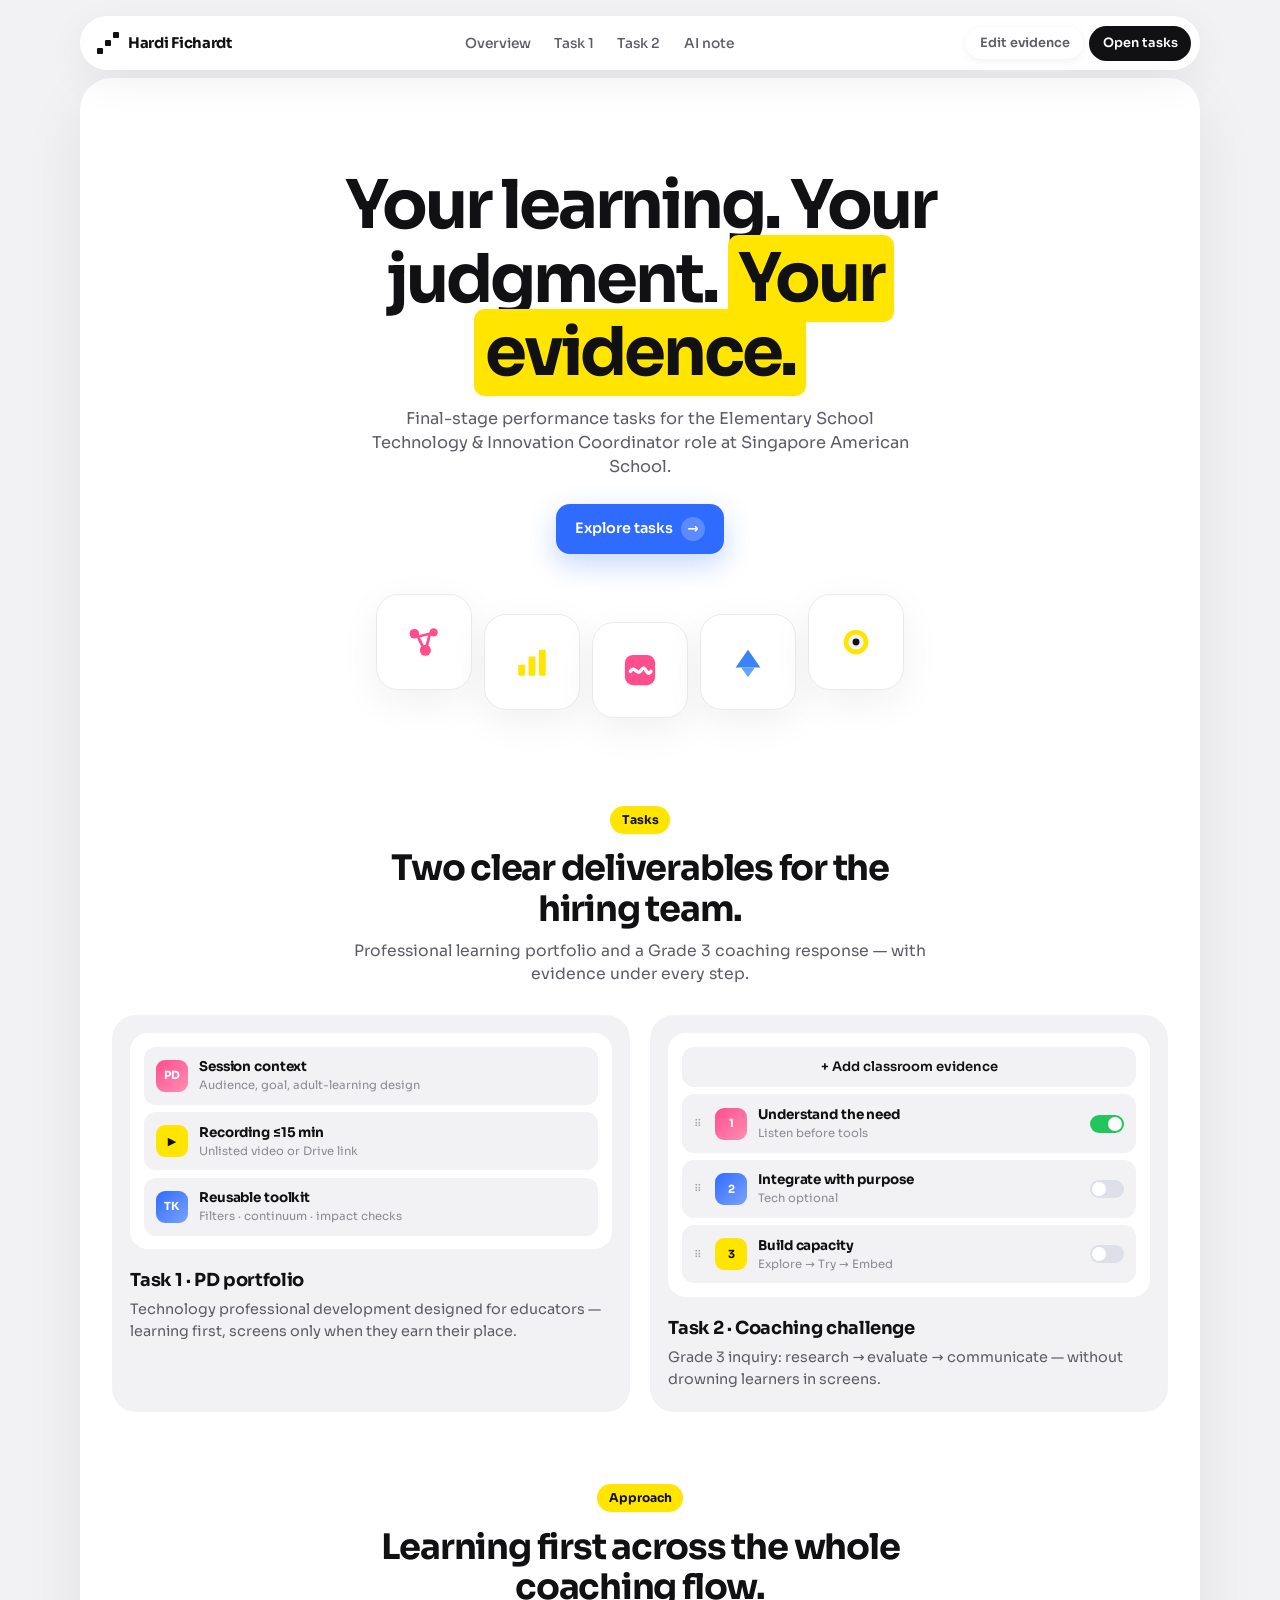
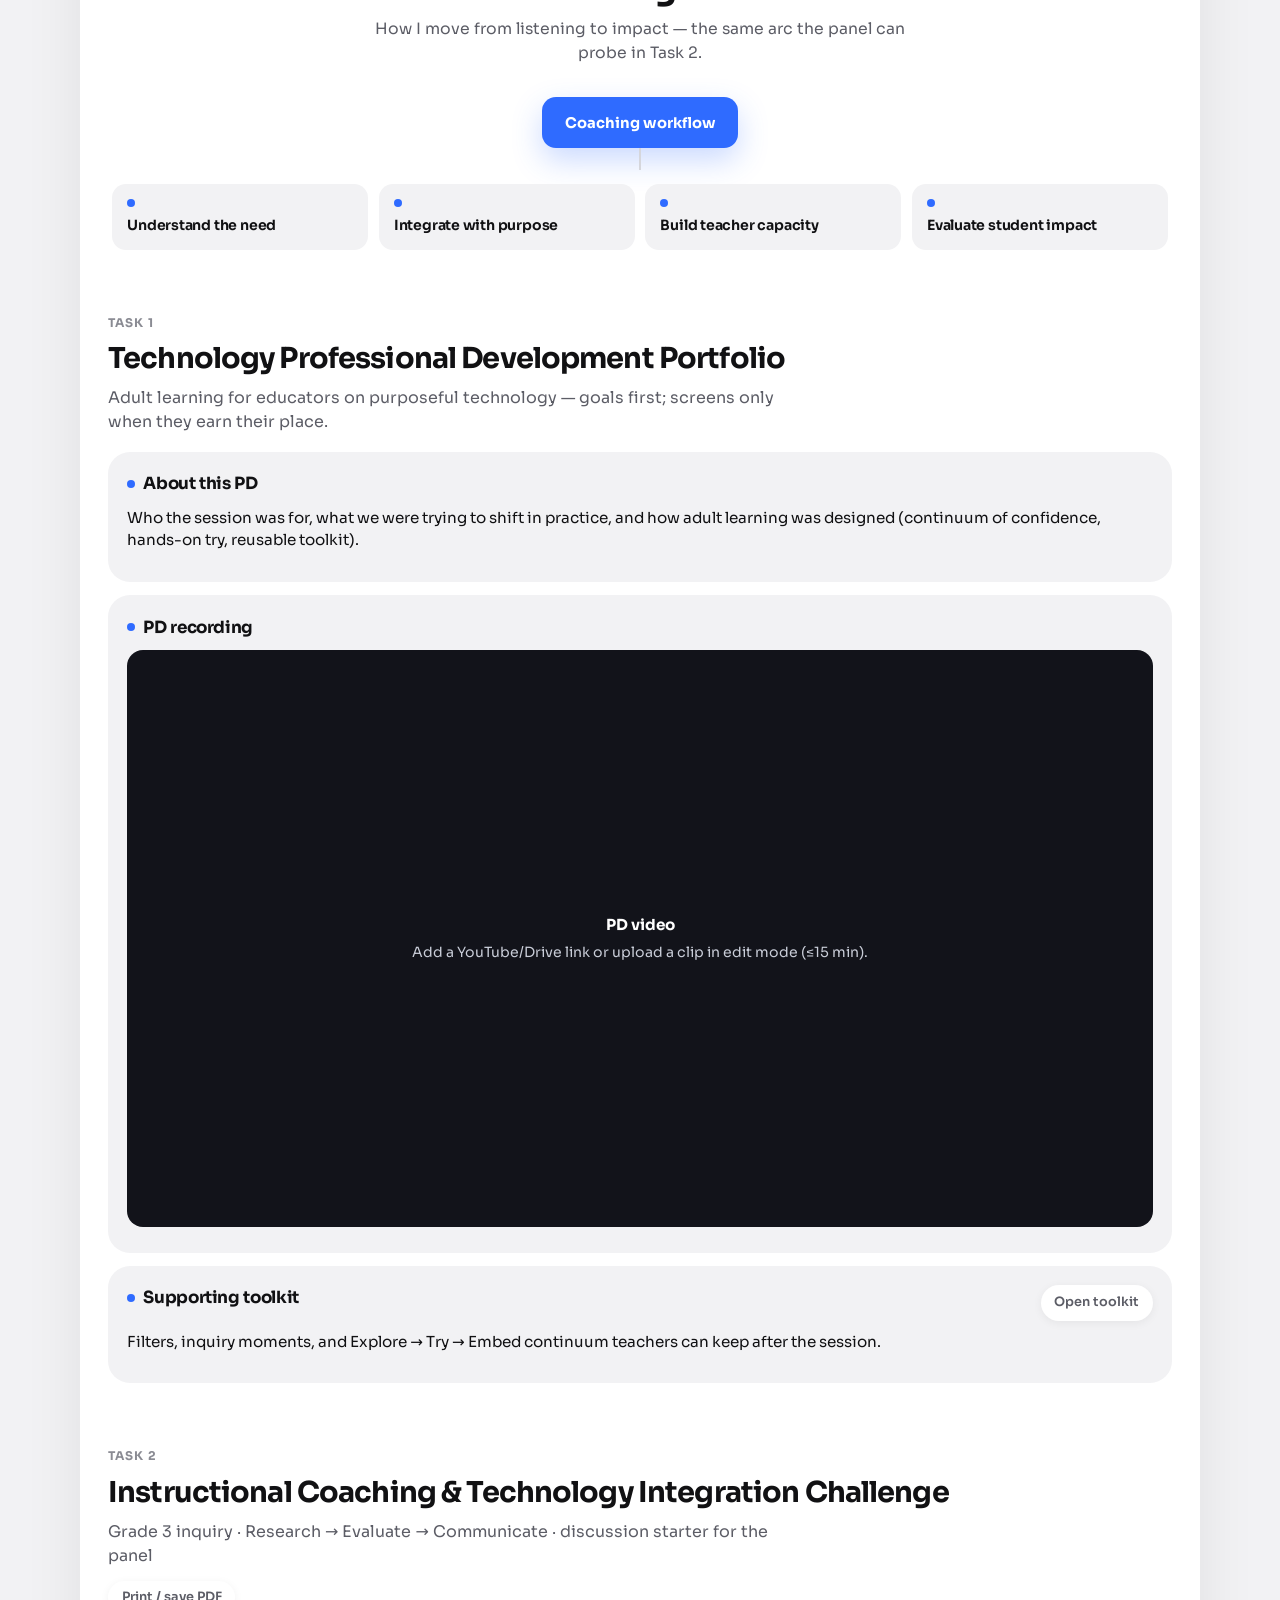
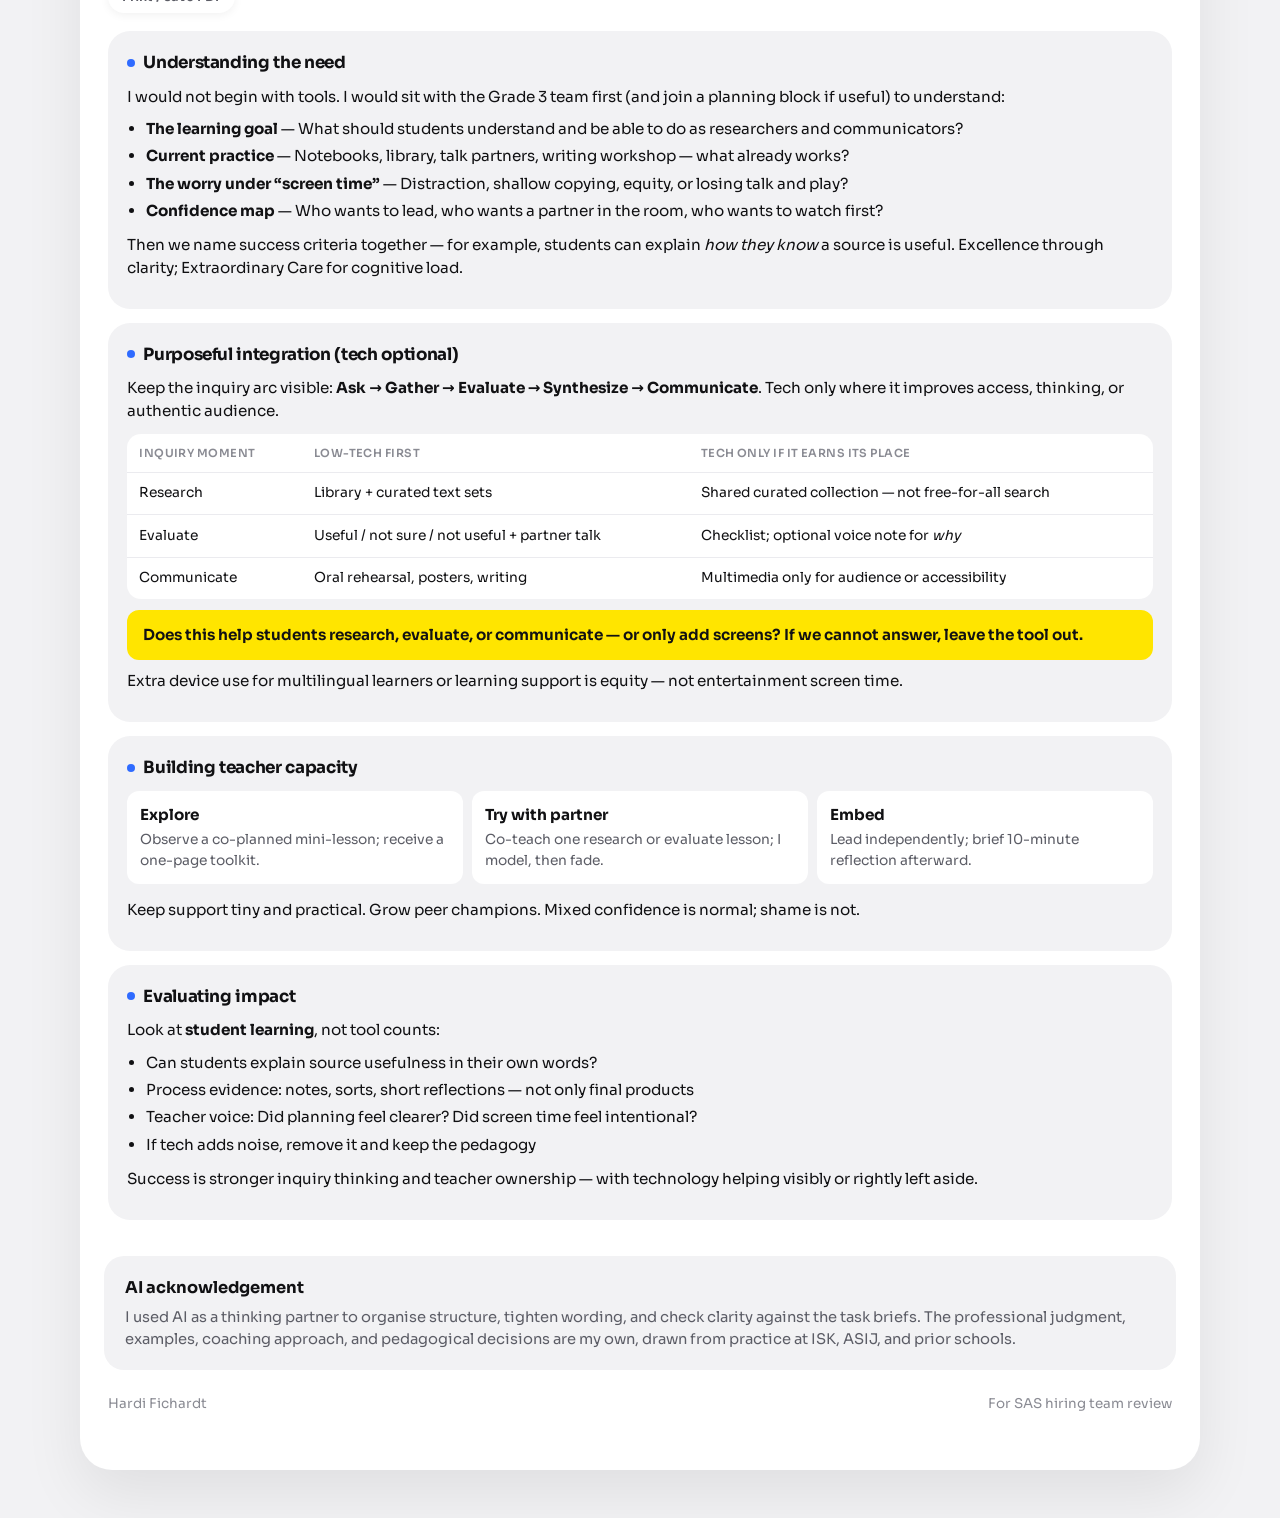
==== commit e1c716be: "Stabilize layout: shell frame, flex icon row, fix dropzone overlap. Co-authored-by: Cursor <cursorag" ====
--- a/index.html
+++ b/index.html
@@ -9,29 +9,32 @@
   <link rel="preconnect" href="https://fonts.googleapis.com" />
   <link rel="preconnect" href="https://fonts.gstatic.com" crossorigin />
   <link href="https://fonts.googleapis.com/css2?family=Sora:wght@400;500;600;700&display=swap" rel="stylesheet" />
-  <link rel="stylesheet" href="styles.css" />
+  <link rel="stylesheet" href="styles.css?v=5" />
 </head>
 <body>
   <a class="skip" href="#task-1">Skip to tasks</a>
 
   <div class="page">
-    <header class="pill-nav">
-      <a class="logo" href="#top">
-        <span class="logo-pixels" aria-hidden="true"><i></i><i></i><i></i></span>
-        Hardi Fichardt
-      </a>
-      <ul class="pill-links">
-        <li><a href="#features">Overview</a></li>
-        <li><a href="#task-1">Task 1</a></li>
-        <li><a href="#task-2">Task 2</a></li>
-        <li><a href="#ai">AI note</a></li>
-      </ul>
-      <div class="pill-actions">
-        <button class="btn btn-ghost btn-sm" type="button" id="edit-toggle">Edit evidence</button>
-        <a class="btn btn-dark btn-sm" href="#task-1">Open tasks</a>
-      </div>
-    </header>
-
+    <div class="topbar">
+      <header class="pill-nav">
+        <a class="logo" href="#top">
+          <span class="logo-pixels" aria-hidden="true"><i></i><i></i><i></i></span>
+          Hardi Fichardt
+        </a>
+        <ul class="pill-links">
+          <li><a href="#features">Overview</a></li>
+          <li><a href="#task-1">Task 1</a></li>
+          <li><a href="#task-2">Task 2</a></li>
+          <li><a href="#ai">AI note</a></li>
+        </ul>
+        <div class="pill-actions">
+          <button class="btn btn-ghost btn-sm" type="button" id="edit-toggle">Edit evidence</button>
+          <a class="btn btn-dark btn-sm" href="#task-1">Open tasks</a>
+        </div>
+      </header>
+    </div>
+
+    <div class="shell">
     <div class="edit-banner" id="edit-banner">
       <p><strong>Edit mode on.</strong> Add text, photos, or video under each step. Drafts save in this browser. Export when ready to publish.</p>
       <div style="display:flex;gap:0.4rem;flex-wrap:wrap">
@@ -55,8 +58,8 @@
         </a>
       </div>
 
-      <div class="orbit" aria-label="Quick links">
-        <a class="orbit-tile" href="#t1-context" title="About the PD" style="--d:1">
+      <div class="icon-row" aria-label="Quick links">
+        <a class="icon-tile" href="#t1-context" title="About the PD" aria-label="About the PD">
           <svg viewBox="0 0 64 64" fill="none" aria-hidden="true">
             <circle cx="18" cy="20" r="7" fill="#FF4D8D"/>
             <circle cx="46" cy="18" r="6" fill="#FF4D8D"/>
@@ -64,26 +67,26 @@
             <path d="M24 24l16-4M40 22L36 38M24 26l6 12" stroke="#FF4D8D" stroke-width="4" stroke-linecap="round"/>
           </svg>
         </a>
-        <a class="orbit-tile" href="#t1-video" title="PD video">
+        <a class="icon-tile" href="#t1-video" title="PD video" aria-label="PD video">
           <svg viewBox="0 0 64 64" fill="none" aria-hidden="true">
             <rect x="12" y="36" width="10" height="16" rx="2" fill="#FFE500"/>
             <rect x="27" y="24" width="10" height="28" rx="2" fill="#FFE500"/>
             <rect x="42" y="14" width="10" height="38" rx="2" fill="#FFE500"/>
           </svg>
         </a>
-        <a class="orbit-tile" href="#t2-need" title="Grade 3 coaching">
+        <a class="icon-tile" href="#t2-need" title="Grade 3 coaching" aria-label="Grade 3 coaching">
           <svg viewBox="0 0 64 64" fill="none" aria-hidden="true">
             <rect x="10" y="10" width="44" height="44" rx="12" fill="#FF4D8D"/>
             <path d="M18 34c6-10 10 8 16-2s8 12 14 2" stroke="#fff" stroke-width="5" stroke-linecap="round" fill="none"/>
           </svg>
         </a>
-        <a class="orbit-tile" href="#t2-integrate" title="Integration">
+        <a class="icon-tile" href="#t2-integrate" title="Integration" aria-label="Integration">
           <svg viewBox="0 0 64 64" fill="none" aria-hidden="true">
             <path d="M14 40L32 14l18 26H14z" fill="#3B82F6"/>
             <path d="M22 40h20l-10 14-10-14z" fill="#60A5FA"/>
           </svg>
         </a>
-        <a class="orbit-tile" href="#t2-impact" title="Impact">
+        <a class="icon-tile" href="#t2-impact" title="Impact" aria-label="Impact">
           <svg viewBox="0 0 64 64" fill="none" aria-hidden="true">
             <circle cx="32" cy="32" r="18" fill="#FFE500"/>
             <circle cx="32" cy="32" r="11" fill="#F2F2F4"/>
@@ -357,9 +360,10 @@
         <span>For SAS hiring team review</span>
       </footer>
     </main>
+    </div><!-- /.shell -->
   </div>
 
-  <script src="config.js"></script>
-  <script src="evidence-app.js"></script>
+  <script src="config.js?v=5"></script>
+  <script src="evidence-app.js?v=5"></script>
 </body>
 </html>
--- a/styles.css
+++ b/styles.css
@@ -8,15 +8,19 @@
   --blue: #3b82f6;
   --blue-hot: #2f6bff;
   --pink: #ff4d8d;
-  --pink-2: #ff6b9d;
   --green: #22c55e;
   --shadow: 0 24px 60px rgba(17, 17, 19, 0.08);
   --shadow-card: 0 12px 40px rgba(17, 17, 19, 0.06);
   --font: "Sora", system-ui, sans-serif;
+  --nav-h: 4.25rem;
 }
 
 *, *::before, *::after { box-sizing: border-box; }
-html { scroll-behavior: smooth; }
+
+html {
+  scroll-behavior: smooth;
+  scroll-padding-top: calc(var(--nav-h) + 1.25rem);
+}
 
 body {
   margin: 0;
@@ -28,6 +32,8 @@
   -webkit-font-smoothing: antialiased;
 }
 
+img, svg, video, iframe { max-width: 100%; display: block; }
+
 a { color: var(--blue-hot); text-underline-offset: 3px; }
 a:hover { color: var(--ink); }
 
@@ -37,43 +43,62 @@
 }
 .skip:focus { left: 0; }
 
+/* Page frame */
 .page {
-  max-width: 1120px;
-  margin: 0 auto;
-  padding: 1.25rem 1.1rem 4rem;
-}
-
-/* —— Pill nav —— */
+  width: min(1120px, calc(100% - 1.5rem));
+  margin: 1rem auto 3rem;
+}
+
+.shell {
+  background: #fff;
+  border-radius: 32px;
+  box-shadow: var(--shadow);
+  padding: 1rem 1rem 3rem;
+  overflow: hidden;
+}
+
+@media (min-width: 800px) {
+  .shell { padding: 1.15rem 1.5rem 3.5rem; }
+}
+
+/* Nav — not sticky inside overflow:hidden shells; use fixed bar outside */
+.topbar {
+  position: sticky;
+  top: 0.75rem;
+  z-index: 50;
+  margin-bottom: 0.5rem;
+}
+
 .pill-nav {
   display: flex;
   align-items: center;
   justify-content: space-between;
-  gap: 1rem;
-  background: #fff;
-  border-radius: 999px;
-  padding: 0.55rem 0.6rem 0.55rem 1.2rem;
+  gap: 0.75rem;
+  background: #fff;
+  border-radius: 999px;
+  padding: 0.5rem 0.55rem 0.5rem 1.1rem;
   box-shadow: var(--shadow-card);
-  position: sticky;
-  top: 0.85rem;
-  z-index: 40;
+  min-height: 3.4rem;
 }
 
 .logo {
   display: flex;
   align-items: center;
-  gap: 0.6rem;
+  gap: 0.55rem;
   text-decoration: none;
   color: var(--ink);
   font-weight: 700;
-  font-size: 0.95rem;
+  font-size: 0.92rem;
   letter-spacing: -0.02em;
+  white-space: nowrap;
 }
 
 .logo-pixels {
   display: grid;
-  grid-template-columns: repeat(3, 7px);
-  grid-template-rows: repeat(3, 7px);
+  grid-template-columns: repeat(3, 6px);
+  grid-template-rows: repeat(3, 6px);
   gap: 2px;
+  flex: 0 0 auto;
 }
 .logo-pixels i {
   display: block;
@@ -86,7 +111,7 @@
 
 .pill-links {
   display: none;
-  gap: 0.1rem;
+  gap: 0.05rem;
   list-style: none;
   margin: 0;
   padding: 0;
@@ -95,33 +120,38 @@
   text-decoration: none;
   color: var(--muted-2);
   font-weight: 500;
-  font-size: 0.88rem;
-  padding: 0.45rem 0.75rem;
-  border-radius: 999px;
-}
-.pill-links a:hover { color: var(--ink); }
-
-.pill-actions { display: flex; align-items: center; gap: 0.4rem; }
-
-@media (min-width: 860px) {
+  font-size: 0.86rem;
+  padding: 0.4rem 0.7rem;
+  border-radius: 999px;
+}
+.pill-links a:hover { color: var(--ink); background: #f5f5f7; }
+
+.pill-actions {
+  display: flex;
+  align-items: center;
+  gap: 0.35rem;
+  flex: 0 0 auto;
+}
+
+@media (min-width: 900px) {
   .pill-links { display: flex; }
 }
 
-/* —— Buttons —— */
+/* Buttons */
 .btn {
   display: inline-flex;
   align-items: center;
   justify-content: center;
-  gap: 0.55rem;
+  gap: 0.5rem;
   border: 0;
   cursor: pointer;
   font-family: inherit;
   font-weight: 600;
-  font-size: 0.92rem;
+  font-size: 0.9rem;
   text-decoration: none;
   border-radius: 14px;
-  padding: 0.85rem 1.25rem;
-  transition: transform 0.15s ease, background 0.15s ease, box-shadow 0.15s ease;
+  padding: 0.8rem 1.2rem;
+  transition: transform 0.15s ease, background 0.15s ease;
 }
 .btn:hover { transform: translateY(-1px); }
 
@@ -138,130 +168,125 @@
 .btn-ghost {
   background: #fff;
   color: var(--muted-2);
-  box-shadow: var(--shadow-card);
+  box-shadow: 0 2px 10px rgba(17, 17, 19, 0.06);
 }
 .btn-ghost:hover { color: var(--ink); }
 
 .btn-sm {
-  padding: 0.55rem 0.9rem;
-  font-size: 0.82rem;
+  padding: 0.5rem 0.85rem;
+  font-size: 0.8rem;
   border-radius: 999px;
 }
 
 .btn-arrow {
-  width: 1.55rem;
-  height: 1.55rem;
+  width: 1.5rem;
+  height: 1.5rem;
   border-radius: 999px;
   background: rgba(255, 255, 255, 0.22);
   display: grid;
   place-items: center;
   font-size: 0.85rem;
-}
-
-/* —— Edit banner —— */
+  line-height: 1;
+}
+
+/* Edit banner */
 .edit-banner {
   display: none;
   align-items: center;
   justify-content: space-between;
   gap: 0.75rem;
   flex-wrap: wrap;
-  margin: 1rem 0 0;
-  padding: 0.9rem 1.1rem;
+  margin: 0 0 1rem;
+  padding: 0.85rem 1rem;
   background: var(--ink);
   color: #fff;
   border-radius: 18px;
 }
 body.is-editing .edit-banner { display: flex; }
-.edit-banner p { margin: 0; font-size: 0.88rem; color: #bdbdc4; }
+.edit-banner p { margin: 0; font-size: 0.86rem; color: #bdbdc4; max-width: 40rem; }
 .edit-banner strong { color: #fff; }
 
-/* —— Hero —— */
+/* Hero */
 .hero {
   text-align: center;
-  padding: clamp(3.5rem, 9vw, 6rem) 0.5rem 0;
+  padding: clamp(2.5rem, 6vw, 4.5rem) 0.75rem 0;
 }
 
 .hero h1 {
-  margin: 0 auto 1.1rem;
-  max-width: 16ch;
-  font-size: clamp(2.6rem, 7vw, 4.6rem);
-  line-height: 1.08;
+  margin: 0 auto 1rem;
+  max-width: 14ch;
+  font-size: clamp(2.2rem, 6vw, 4.2rem);
+  line-height: 1.1;
   letter-spacing: -0.045em;
   font-weight: 700;
 }
 
 .mark {
   background: var(--yellow);
-  padding: 0.02em 0.18em;
-  border-radius: 0.18em;
+  padding: 0.02em 0.16em;
+  border-radius: 0.16em;
   box-decoration-break: clone;
+  -webkit-box-decoration-break: clone;
 }
 
 .hero-lede {
-  margin: 0 auto 1.75rem;
+  margin: 0 auto 1.5rem;
   max-width: 34rem;
   color: var(--muted-2);
-  font-size: 1.05rem;
-  font-weight: 400;
+  font-size: 1.02rem;
 }
 
 .hero-cta {
   display: flex;
   justify-content: center;
-}
-
-/* —— Floating icon tiles (Sparkline arc) —— */
-.orbit {
-  position: relative;
-  height: clamp(220px, 32vw, 300px);
-  margin: 2.5rem auto 0;
-  max-width: 820px;
-}
-
-.orbit-tile {
-  position: absolute;
-  width: clamp(88px, 12vw, 112px);
-  height: clamp(88px, 12vw, 112px);
+  margin-bottom: 2rem;
+}
+
+/* Icon row — flex, no absolute positioning */
+.icon-row {
+  display: flex;
+  flex-wrap: wrap;
+  justify-content: center;
+  align-items: flex-end;
+  gap: 0.75rem;
+  padding: 0.5rem 0 1rem;
+}
+
+.icon-tile {
+  width: 96px;
+  height: 96px;
   background: #fff;
   border-radius: 22px;
-  box-shadow: var(--shadow);
+  box-shadow: var(--shadow-card);
   display: grid;
   place-items: center;
   text-decoration: none;
-  transition: transform 0.2s ease;
-}
-.orbit-tile:hover { transform: translateY(-8px) scale(1.03); }
-
-.orbit-tile svg { width: 48%; height: 48%; }
-
-.orbit-tile:nth-child(1) { left: 2%; top: 18%; }
-.orbit-tile:nth-child(2) { left: 22%; top: 48%; }
-.orbit-tile:nth-child(3) { left: 50%; top: 62%; transform: translateX(-50%); }
-.orbit-tile:nth-child(3):hover { transform: translateX(-50%) translateY(-8px) scale(1.03); }
-.orbit-tile:nth-child(4) { right: 22%; top: 48%; }
-.orbit-tile:nth-child(5) { right: 2%; top: 18%; }
-
-@media (max-width: 640px) {
-  .orbit {
-    height: auto;
-    display: grid;
-    grid-template-columns: repeat(5, 1fr);
-    gap: 0.5rem;
-    padding: 0 0.25rem;
-  }
-  .orbit-tile {
-    position: static;
-    width: 100%;
-    height: auto;
-    aspect-ratio: 1;
-    transform: none !important;
-  }
-}
-
-/* —— Section heads —— */
+  border: 1px solid var(--line);
+  transition: transform 0.15s ease, box-shadow 0.15s ease;
+}
+.icon-tile:hover {
+  transform: translateY(-6px);
+  box-shadow: var(--shadow);
+}
+.icon-tile svg { width: 44px; height: 44px; }
+
+.icon-tile:nth-child(1) { margin-bottom: 28px; }
+.icon-tile:nth-child(2) { margin-bottom: 8px; }
+.icon-tile:nth-child(3) { margin-bottom: 0; }
+.icon-tile:nth-child(4) { margin-bottom: 8px; }
+.icon-tile:nth-child(5) { margin-bottom: 28px; }
+
+@media (max-width: 560px) {
+  .icon-tile { width: 68px; height: 68px; border-radius: 16px; }
+  .icon-tile svg { width: 32px; height: 32px; }
+  .icon-tile:nth-child(n) { margin-bottom: 0; }
+}
+
+/* Sections */
 .band {
-  margin-top: clamp(3.5rem, 8vw, 5.5rem);
+  margin-top: clamp(2.75rem, 6vw, 4.5rem);
   text-align: center;
+  padding: 0 0.5rem;
 }
 
 .badge {
@@ -269,85 +294,81 @@
   align-items: center;
   background: var(--yellow);
   color: var(--ink);
-  font-size: 0.78rem;
+  font-size: 0.76rem;
   font-weight: 700;
-  padding: 0.35rem 0.75rem;
-  border-radius: 999px;
-  margin-bottom: 1rem;
+  padding: 0.32rem 0.7rem;
+  border-radius: 999px;
+  margin-bottom: 0.9rem;
 }
 
 .band h2 {
-  margin: 0 auto 0.75rem;
-  max-width: 18ch;
-  font-size: clamp(1.7rem, 3.5vw, 2.35rem);
+  margin: 0 auto 0.65rem;
+  max-width: 20ch;
+  font-size: clamp(1.55rem, 3.2vw, 2.2rem);
   letter-spacing: -0.035em;
   font-weight: 700;
   line-height: 1.15;
 }
 
-.band p {
+.band > p {
   margin: 0 auto;
   max-width: 36rem;
   color: var(--muted-2);
-  font-size: 1rem;
-}
-
-/* —— Feature twin cards —— */
+  font-size: 0.98rem;
+}
+
 .feature-grid {
   display: grid;
   grid-template-columns: 1fr;
-  gap: 1.25rem;
-  margin-top: 2.25rem;
+  gap: 1rem;
+  margin-top: 1.75rem;
+  text-align: left;
 }
 @media (min-width: 800px) {
-  .feature-grid { grid-template-columns: 1fr 1fr; }
+  .feature-grid { grid-template-columns: 1fr 1fr; gap: 1.25rem; }
 }
 
 .feature-card {
-  background: #fff;
-  border-radius: 28px;
-  padding: 1.35rem 1.35rem 1.5rem;
-  box-shadow: var(--shadow-card);
-  text-align: left;
+  background: var(--bg);
+  border-radius: 24px;
+  padding: 1.15rem 1.15rem 1.35rem;
   text-decoration: none;
   color: inherit;
   display: block;
-  transition: transform 0.2s ease, box-shadow 0.2s ease;
+  transition: transform 0.15s ease, box-shadow 0.15s ease;
 }
 .feature-card:hover {
-  transform: translateY(-4px);
-  box-shadow: var(--shadow);
+  transform: translateY(-3px);
+  box-shadow: var(--shadow-card);
 }
 
 .mini-ui {
+  background: #fff;
+  border-radius: 18px;
+  padding: 0.85rem;
+  margin-bottom: 1.1rem;
+}
+
+.mini-row {
+  display: flex;
+  align-items: center;
+  gap: 0.7rem;
   background: var(--bg);
-  border-radius: 20px;
-  padding: 1rem;
-  margin-bottom: 1.25rem;
-  min-height: 180px;
-}
-
-.mini-row {
-  display: flex;
-  align-items: center;
-  gap: 0.75rem;
-  background: #fff;
-  border-radius: 14px;
-  padding: 0.75rem 0.85rem;
-  margin-bottom: 0.55rem;
-  box-shadow: 0 4px 14px rgba(17, 17, 19, 0.04);
+  border-radius: 12px;
+  padding: 0.65rem 0.75rem;
+  margin-bottom: 0.45rem;
 }
 .mini-row:last-child { margin-bottom: 0; }
 
 .mini-ico {
-  width: 34px;
-  height: 34px;
-  border-radius: 10px;
+  width: 32px;
+  height: 32px;
+  border-radius: 9px;
   flex: 0 0 auto;
   display: grid;
   place-items: center;
   color: #fff;
-  font-size: 0.75rem;
+  font-size: 0.7rem;
   font-weight: 700;
 }
 .mini-ico.pink { background: linear-gradient(135deg, var(--pink), #ff8fb3); }
@@ -356,12 +377,12 @@
 
 .mini-copy strong {
   display: block;
-  font-size: 0.86rem;
+  font-size: 0.84rem;
   letter-spacing: -0.01em;
 }
 .mini-copy span {
   display: block;
-  font-size: 0.75rem;
+  font-size: 0.72rem;
   color: var(--muted);
 }
 
@@ -370,29 +391,28 @@
   align-items: center;
   justify-content: center;
   gap: 0.35rem;
-  background: #fff;
-  border-radius: 14px;
-  padding: 0.7rem;
-  margin-bottom: 0.55rem;
-  font-size: 0.85rem;
+  background: var(--bg);
+  border-radius: 12px;
+  padding: 0.65rem;
+  margin-bottom: 0.45rem;
+  font-size: 0.82rem;
   font-weight: 600;
-  color: var(--ink);
-  box-shadow: 0 4px 14px rgba(17, 17, 19, 0.04);
 }
 
 .mini-toggle {
   margin-left: auto;
-  width: 36px;
-  height: 20px;
+  width: 34px;
+  height: 18px;
   border-radius: 999px;
   background: #dde0e8;
   position: relative;
+  flex: 0 0 auto;
 }
 .mini-toggle::after {
   content: "";
   position: absolute;
   top: 2px; left: 2px;
-  width: 16px; height: 16px;
+  width: 14px; height: 14px;
   border-radius: 999px;
   background: #fff;
 }
@@ -402,181 +422,167 @@
 .grab {
   width: 10px;
   opacity: 0.35;
-  font-size: 0.7rem;
-  letter-spacing: -1px;
+  font-size: 0.65rem;
+  flex: 0 0 auto;
 }
 
 .feature-card h3 {
-  margin: 0 0 0.4rem;
-  font-size: 1.2rem;
+  margin: 0 0 0.35rem;
+  font-size: 1.12rem;
   letter-spacing: -0.02em;
 }
 .feature-card > p {
   margin: 0;
   color: var(--muted-2);
-  font-size: 0.92rem;
-}
-
-/* —— Workflow diagram —— */
+  font-size: 0.9rem;
+}
+
+/* Workflow */
 .flow {
-  margin-top: 2.5rem;
+  margin-top: 2rem;
   display: flex;
   flex-direction: column;
   align-items: center;
-  gap: 0;
 }
 
 .flow-root {
   background: var(--blue-hot);
   color: #fff;
   font-weight: 700;
-  font-size: 0.95rem;
-  padding: 0.95rem 1.5rem;
-  border-radius: 16px;
+  font-size: 0.92rem;
+  padding: 0.9rem 1.4rem;
+  border-radius: 14px;
   box-shadow: 0 12px 30px rgba(47, 107, 255, 0.25);
 }
 
 .flow-stem {
   width: 2px;
-  height: 28px;
+  height: 22px;
   background: #d5d6dc;
 }
 
-.flow-rail {
-  width: min(100%, 860px);
-  height: 2px;
-  background: #d5d6dc;
-  position: relative;
-}
-
 .flow-grid {
-  width: min(100%, 860px);
+  width: 100%;
   display: grid;
-  grid-template-columns: repeat(4, 1fr);
-  gap: 0.75rem;
-  margin-top: 1.1rem;
+  grid-template-columns: repeat(2, 1fr);
+  gap: 0.65rem;
+  margin-top: 0.85rem;
+}
+@media (min-width: 800px) {
+  .flow-grid { grid-template-columns: repeat(4, 1fr); }
 }
 
 .flow-card {
-  background: #fff;
-  border-radius: 16px;
-  padding: 1rem 1rem 1.05rem;
-  box-shadow: var(--shadow-card);
+  background: var(--bg);
+  border-radius: 14px;
+  padding: 0.95rem 0.95rem 1rem;
   text-align: left;
   text-decoration: none;
   color: inherit;
-  min-height: 88px;
   transition: transform 0.15s ease;
 }
-.flow-card:hover { transform: translateY(-3px); }
+.flow-card:hover { transform: translateY(-2px); background: #ebebef; }
 
 .flow-dot {
   width: 8px;
   height: 8px;
   border-radius: 999px;
   background: var(--blue-hot);
-  margin-bottom: 0.65rem;
+  margin-bottom: 0.55rem;
 }
 
 .flow-card strong {
   display: block;
-  font-size: 0.92rem;
+  font-size: 0.88rem;
   letter-spacing: -0.015em;
   font-weight: 650;
   line-height: 1.3;
 }
 
-@media (max-width: 720px) {
-  .flow-rail { display: none; }
-  .flow-grid { grid-template-columns: 1fr 1fr; }
-}
-
-/* —— Detail steps —— */
+/* Detail */
 .detail {
-  margin-top: clamp(3rem, 7vw, 4.5rem);
-}
-
-.detail-head {
-  margin-bottom: 1.25rem;
-}
+  margin-top: clamp(2.75rem, 6vw, 4rem);
+  padding: 0 0.25rem;
+}
+
+.detail-head { margin-bottom: 1.1rem; }
 .detail-head .eyebrow {
   color: var(--muted);
-  font-size: 0.78rem;
+  font-size: 0.75rem;
   font-weight: 700;
   letter-spacing: 0.08em;
   text-transform: uppercase;
-  margin: 0 0 0.4rem;
+  margin: 0 0 0.35rem;
 }
 .detail-head h2 {
-  margin: 0 0 0.4rem;
-  font-size: clamp(1.45rem, 2.8vw, 1.9rem);
+  margin: 0 0 0.35rem;
+  font-size: clamp(1.35rem, 2.6vw, 1.8rem);
   letter-spacing: -0.03em;
 }
 .detail-head p {
   margin: 0;
   color: var(--muted-2);
-  max-width: 40rem;
+  max-width: 42rem;
 }
 
 .step {
-  background: #fff;
-  border-radius: 24px;
-  padding: 1.35rem 1.35rem 1.4rem;
-  margin-bottom: 1rem;
-  box-shadow: var(--shadow-card);
+  background: var(--bg);
+  border-radius: 22px;
+  padding: 1.2rem 1.2rem 1.25rem;
+  margin-bottom: 0.85rem;
 }
 
 .step-top {
   display: flex;
   align-items: flex-start;
   justify-content: space-between;
-  gap: 1rem;
-  margin-bottom: 0.7rem;
+  gap: 0.75rem;
+  margin-bottom: 0.65rem;
 }
 
 .step h3 {
   margin: 0;
-  font-size: 1.08rem;
+  font-size: 1.05rem;
   letter-spacing: -0.02em;
   display: flex;
   align-items: center;
-  gap: 0.55rem;
+  gap: 0.5rem;
 }
 
 .step-dot {
-  width: 9px;
-  height: 9px;
+  width: 8px;
+  height: 8px;
   border-radius: 999px;
   background: var(--blue-hot);
   flex: 0 0 auto;
 }
 
-.step-body { font-size: 0.96rem; }
-.step-body p { margin: 0 0 0.65rem; }
-.step-body ul { margin: 0 0 0.75rem; padding-left: 1.15rem; }
-.step-body li { margin-bottom: 0.3rem; }
+.step-body { font-size: 0.95rem; }
+.step-body p { margin: 0 0 0.6rem; }
+.step-body ul { margin: 0 0 0.7rem; padding-left: 1.15rem; }
+.step-body li { margin-bottom: 0.28rem; }
 
 .table-wrap {
   overflow-x: auto;
-  margin: 0.75rem 0;
-  border-radius: 16px;
-  background: var(--bg);
+  margin: 0.7rem 0;
+  border-radius: 14px;
+  background: #fff;
 }
 
 table {
   width: 100%;
   border-collapse: collapse;
-  font-size: 0.88rem;
+  font-size: 0.86rem;
 }
 th, td {
   text-align: left;
-  padding: 0.7rem 0.85rem;
-  border-bottom: 1px solid #e4e5ea;
+  padding: 0.65rem 0.75rem;
+  border-bottom: 1px solid var(--line);
   vertical-align: top;
 }
 th {
   color: var(--muted);
-  font-size: 0.72rem;
+  font-size: 0.7rem;
   text-transform: uppercase;
   letter-spacing: 0.04em;
   font-weight: 600;
@@ -584,119 +590,131 @@
 tr:last-child td { border-bottom: 0; }
 
 .pull {
-  margin: 0.85rem 0;
-  padding: 0.9rem 1rem;
+  margin: 0.75rem 0;
+  padding: 0.85rem 1rem;
   background: var(--yellow);
-  border-radius: 14px;
+  border-radius: 12px;
   font-weight: 650;
 }
 
 .continuum {
   display: grid;
-  grid-template-columns: repeat(3, 1fr);
-  gap: 0.65rem;
-  margin: 0.75rem 0 1rem;
+  grid-template-columns: 1fr;
+  gap: 0.55rem;
+  margin: 0.7rem 0 0.9rem;
+}
+@media (min-width: 700px) {
+  .continuum { grid-template-columns: repeat(3, 1fr); }
 }
 .continuum > div {
-  background: var(--bg);
-  border-radius: 14px;
-  padding: 0.85rem;
-}
-.continuum strong { display: block; margin-bottom: 0.25rem; }
-.continuum p { margin: 0; color: var(--muted-2); font-size: 0.88rem; }
-
-@media (max-width: 700px) {
-  .continuum { grid-template-columns: 1fr; }
-}
+  background: #fff;
+  border-radius: 12px;
+  padding: 0.8rem;
+}
+.continuum strong { display: block; margin-bottom: 0.2rem; }
+.continuum p { margin: 0; color: var(--muted-2); font-size: 0.86rem; }
 
 .media-shell {
   position: relative;
+  width: 100%;
   aspect-ratio: 16 / 9;
-  border-radius: 18px;
+  border-radius: 16px;
   overflow: hidden;
   background: #12131a;
-  margin-bottom: 0.5rem;
+  margin-bottom: 0.35rem;
 }
 .media-shell iframe,
 .media-shell video {
-  width: 100%; height: 100%; border: 0; object-fit: cover;
+  position: absolute;
+  inset: 0;
+  width: 100%;
+  height: 100%;
+  border: 0;
+  object-fit: cover;
 }
 .media-placeholder {
-  position: absolute; inset: 0;
-  display: grid; place-content: center; gap: 0.35rem;
-  text-align: center; color: #c9cdd8; padding: 1.5rem;
+  position: absolute;
+  inset: 0;
+  display: grid;
+  place-content: center;
+  gap: 0.3rem;
+  text-align: center;
+  color: #c9cdd8;
+  padding: 1.25rem;
 }
 .media-placeholder strong { color: #fff; }
-
-/* —— Evidence —— */
+.media-placeholder p { margin: 0; font-size: 0.88rem; }
+
+/* Evidence */
 .evidence {
-  margin-top: 1rem;
-  padding-top: 1rem;
-  border-top: 1px solid var(--line);
+  margin-top: 0.9rem;
+  padding-top: 0.9rem;
+  border-top: 1px solid #e0e1e6;
 }
 .evidence-label {
-  display: flex;
-  align-items: center;
-  justify-content: space-between;
-  margin-bottom: 0.65rem;
+  margin-bottom: 0.55rem;
 }
 .evidence-label span {
-  font-size: 0.72rem;
+  font-size: 0.7rem;
   font-weight: 700;
   letter-spacing: 0.08em;
   text-transform: uppercase;
   color: var(--muted);
 }
-.evidence-grid { display: grid; gap: 0.65rem; }
+.evidence-grid {
+  display: grid;
+  gap: 0.55rem;
+}
 .evidence-item {
-  background: var(--bg);
-  border-radius: 16px;
-  padding: 0.85rem;
+  background: #fff;
+  border-radius: 14px;
+  padding: 0.8rem;
   position: relative;
 }
 .evidence-item .type-pill {
   display: inline-block;
-  font-size: 0.68rem;
+  font-size: 0.66rem;
   font-weight: 700;
   letter-spacing: 0.06em;
   text-transform: uppercase;
-  padding: 0.2rem 0.45rem;
-  border-radius: 999px;
-  margin-bottom: 0.5rem;
+  padding: 0.18rem 0.42rem;
+  border-radius: 999px;
+  margin-bottom: 0.45rem;
 }
 .type-pill.text { background: #e8efff; color: var(--blue-hot); }
 .type-pill.photo { background: #ffe4ef; color: #c2185b; }
 .type-pill.video { background: #fff4cc; color: #8a6d00; }
 .evidence-item .caption {
-  margin: 0.35rem 0 0;
-  font-size: 0.88rem;
+  margin: 0.3rem 0 0;
+  font-size: 0.86rem;
   color: var(--muted-2);
 }
 .evidence-item img {
   width: 100%;
-  max-height: 320px;
+  max-height: 300px;
   object-fit: cover;
-  border-radius: 12px;
+  border-radius: 10px;
 }
 .evidence-item video {
   width: 100%;
-  border-radius: 12px;
+  border-radius: 10px;
   background: #111;
 }
 .evidence-item .text-body {
   margin: 0;
   white-space: pre-wrap;
-  font-size: 0.95rem;
+  font-size: 0.92rem;
 }
 .evidence-item .remove {
   position: absolute;
-  top: 0.55rem;
-  right: 0.55rem;
+  top: 0.5rem;
+  right: 0.5rem;
   display: none;
   border: 0;
   background: var(--ink);
   color: #fff;
-  width: 28px; height: 28px;
+  width: 26px;
+  height: 26px;
   border-radius: 999px;
   cursor: pointer;
   font-size: 1rem;
@@ -705,83 +723,104 @@
 body.is-editing .evidence-item .remove { display: grid; place-items: center; }
 .evidence-empty {
   color: var(--muted);
-  font-size: 0.9rem;
-  margin: 0;
+  font-size: 0.88rem;
+  margin: 0 0 0.35rem;
 }
 
 .upload-dock {
   display: none;
-  margin-top: 0.75rem;
+  margin-top: 0.65rem;
   padding: 0.85rem;
-  border-radius: 16px;
-  background: var(--bg);
+  border-radius: 14px;
+  background: #fff;
 }
 body.is-editing .upload-dock { display: block; }
+
 .upload-dock .row {
   display: flex;
   flex-wrap: wrap;
-  gap: 0.45rem;
-  margin-bottom: 0.65rem;
-}
+  gap: 0.4rem;
+  margin-bottom: 0.55rem;
+}
+
 .upload-dock textarea,
 .upload-dock input[type="text"],
 .upload-dock input[type="url"] {
   width: 100%;
   font: inherit;
-  border: 0;
+  border: 1px solid var(--line);
   border-radius: 12px;
   padding: 0.7rem 0.85rem;
-  margin-bottom: 0.55rem;
-  background: #fff;
-  box-shadow: 0 2px 10px rgba(17, 17, 19, 0.04);
-}
-.upload-dock textarea { min-height: 88px; resize: vertical; }
+  margin-bottom: 0.5rem;
+  background: var(--bg);
+}
+
+.upload-dock textarea { min-height: 84px; resize: vertical; }
+
 .dropzone {
+  display: block;
+  width: 100%;
   border: 1.5px dashed #c9cbd4;
-  border-radius: 14px;
-  padding: 1rem;
+  border-radius: 12px;
+  padding: 1rem 0.85rem;
   text-align: center;
   color: var(--muted);
-  font-size: 0.88rem;
-  background: #fff;
+  font-size: 0.86rem;
+  background: var(--bg);
   cursor: pointer;
+  line-height: 1.4;
 }
 .dropzone.dragover {
   border-color: var(--blue-hot);
   color: var(--blue-hot);
 }
-.dropzone input { display: none; }
-
-/* —— AI + footer —— */
+.dropzone small {
+  display: block;
+  margin-top: 0.35rem;
+  font-size: 0.75rem;
+  opacity: 0.85;
+}
+.dropzone input[type="file"] {
+  position: absolute;
+  width: 1px;
+  height: 1px;
+  opacity: 0;
+  overflow: hidden;
+  clip: rect(0, 0, 0, 0);
+}
+
+/* AI + footer */
 .ai-block {
-  margin-top: 2.5rem;
-  padding: 1.35rem 1.4rem;
-  background: #fff;
-  border-radius: 22px;
-  box-shadow: var(--shadow-card);
+  margin-top: 2.25rem;
+  padding: 1.25rem 1.3rem;
+  background: var(--bg);
+  border-radius: 20px;
 }
 .ai-block h2 {
-  margin: 0 0 0.4rem;
-  font-size: 1.05rem;
+  margin: 0 0 0.35rem;
+  font-size: 1.02rem;
 }
 .ai-block p {
   margin: 0;
   color: var(--muted-2);
-  font-size: 0.95rem;
+  font-size: 0.92rem;
 }
 
 .site-footer {
-  margin-top: 1.75rem;
+  margin-top: 1.5rem;
   display: flex;
   flex-wrap: wrap;
   justify-content: space-between;
   gap: 0.5rem;
   color: var(--muted);
-  font-size: 0.85rem;
+  font-size: 0.84rem;
+  padding: 0 0.25rem;
 }
 
 @media print {
   body { background: #fff; }
-  .pill-nav, .edit-banner, .upload-dock, .orbit, .feature-grid, .flow, .hero-cta, .btn { display: none !important; }
-  .step { box-shadow: none; border: 1px solid #ddd; }
-}
+  .topbar, .edit-banner, .upload-dock, .icon-row, .feature-grid, .flow, .hero-cta, .btn { display: none !important; }
+  .shell { box-shadow: none; border-radius: 0; padding: 0; }
+  .page { width: 100%; margin: 0; }
+  .step { background: #fff; border: 1px solid #ddd; }
+}
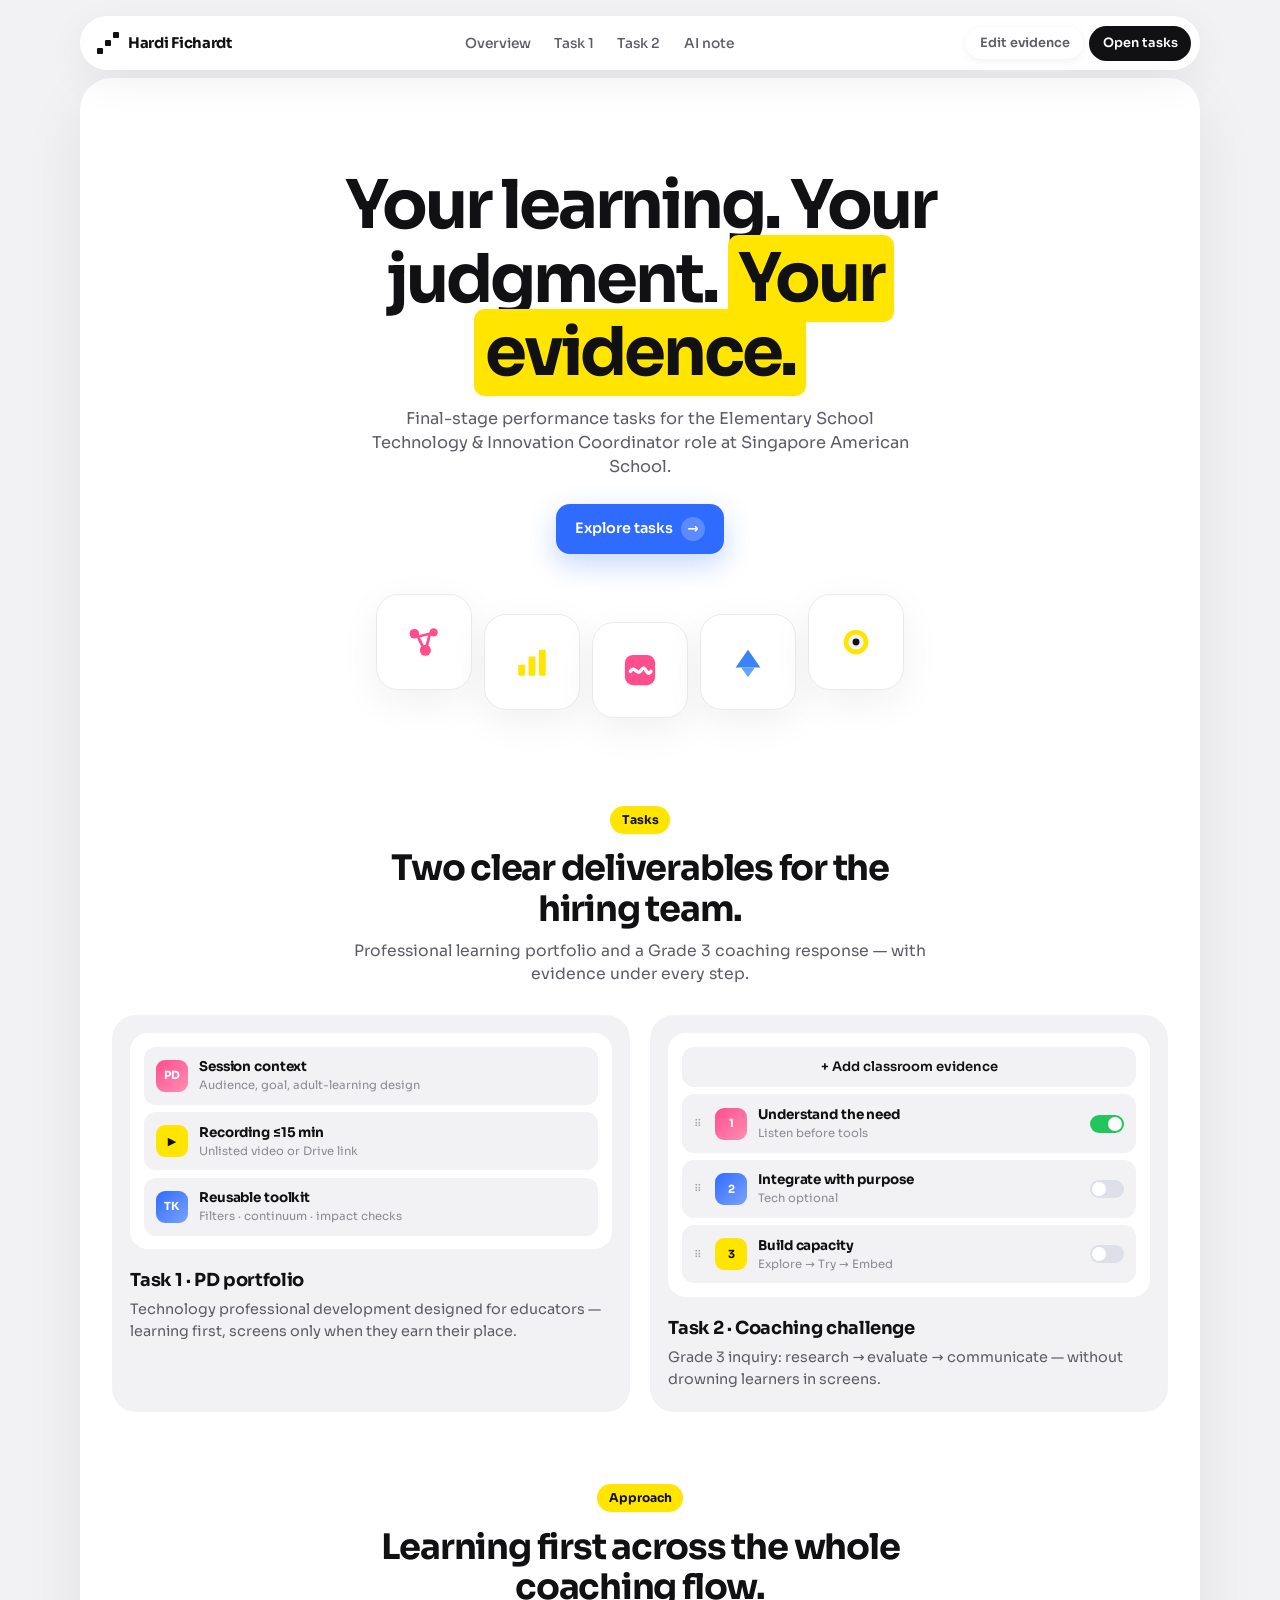
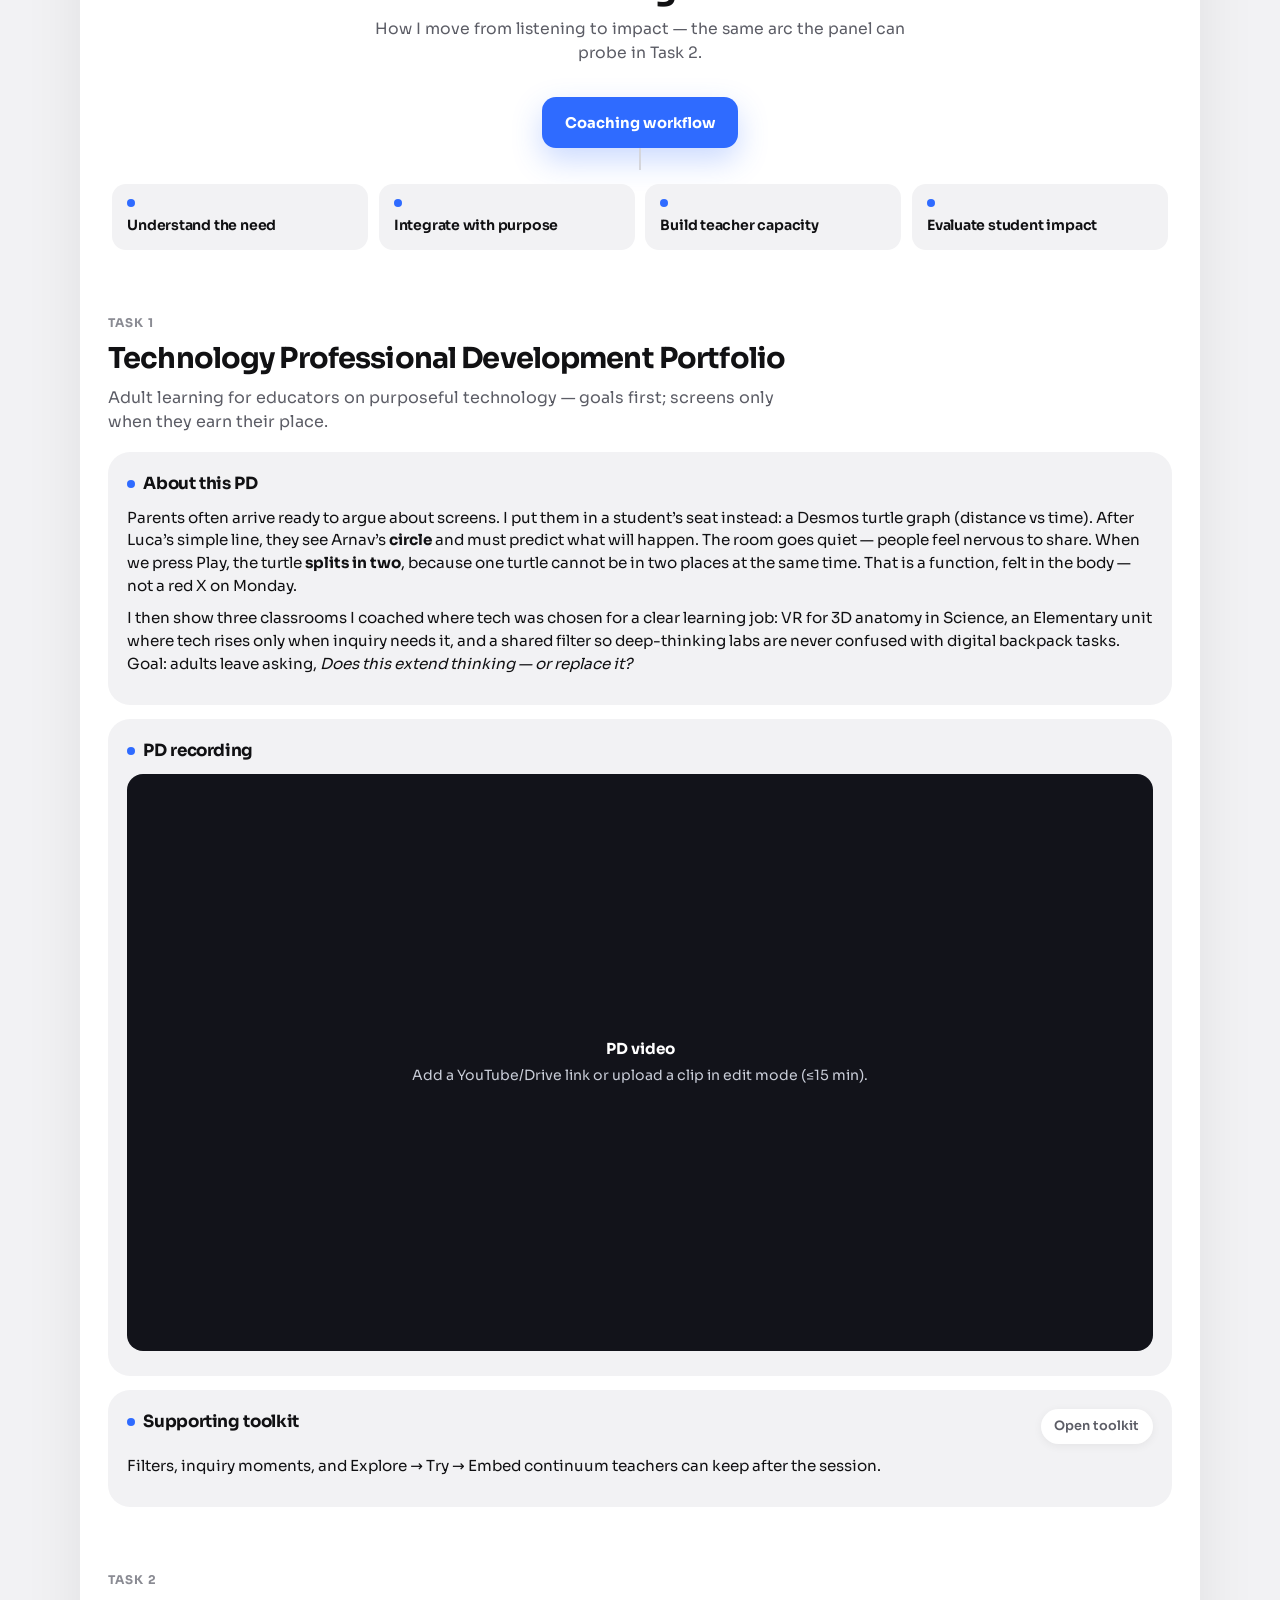
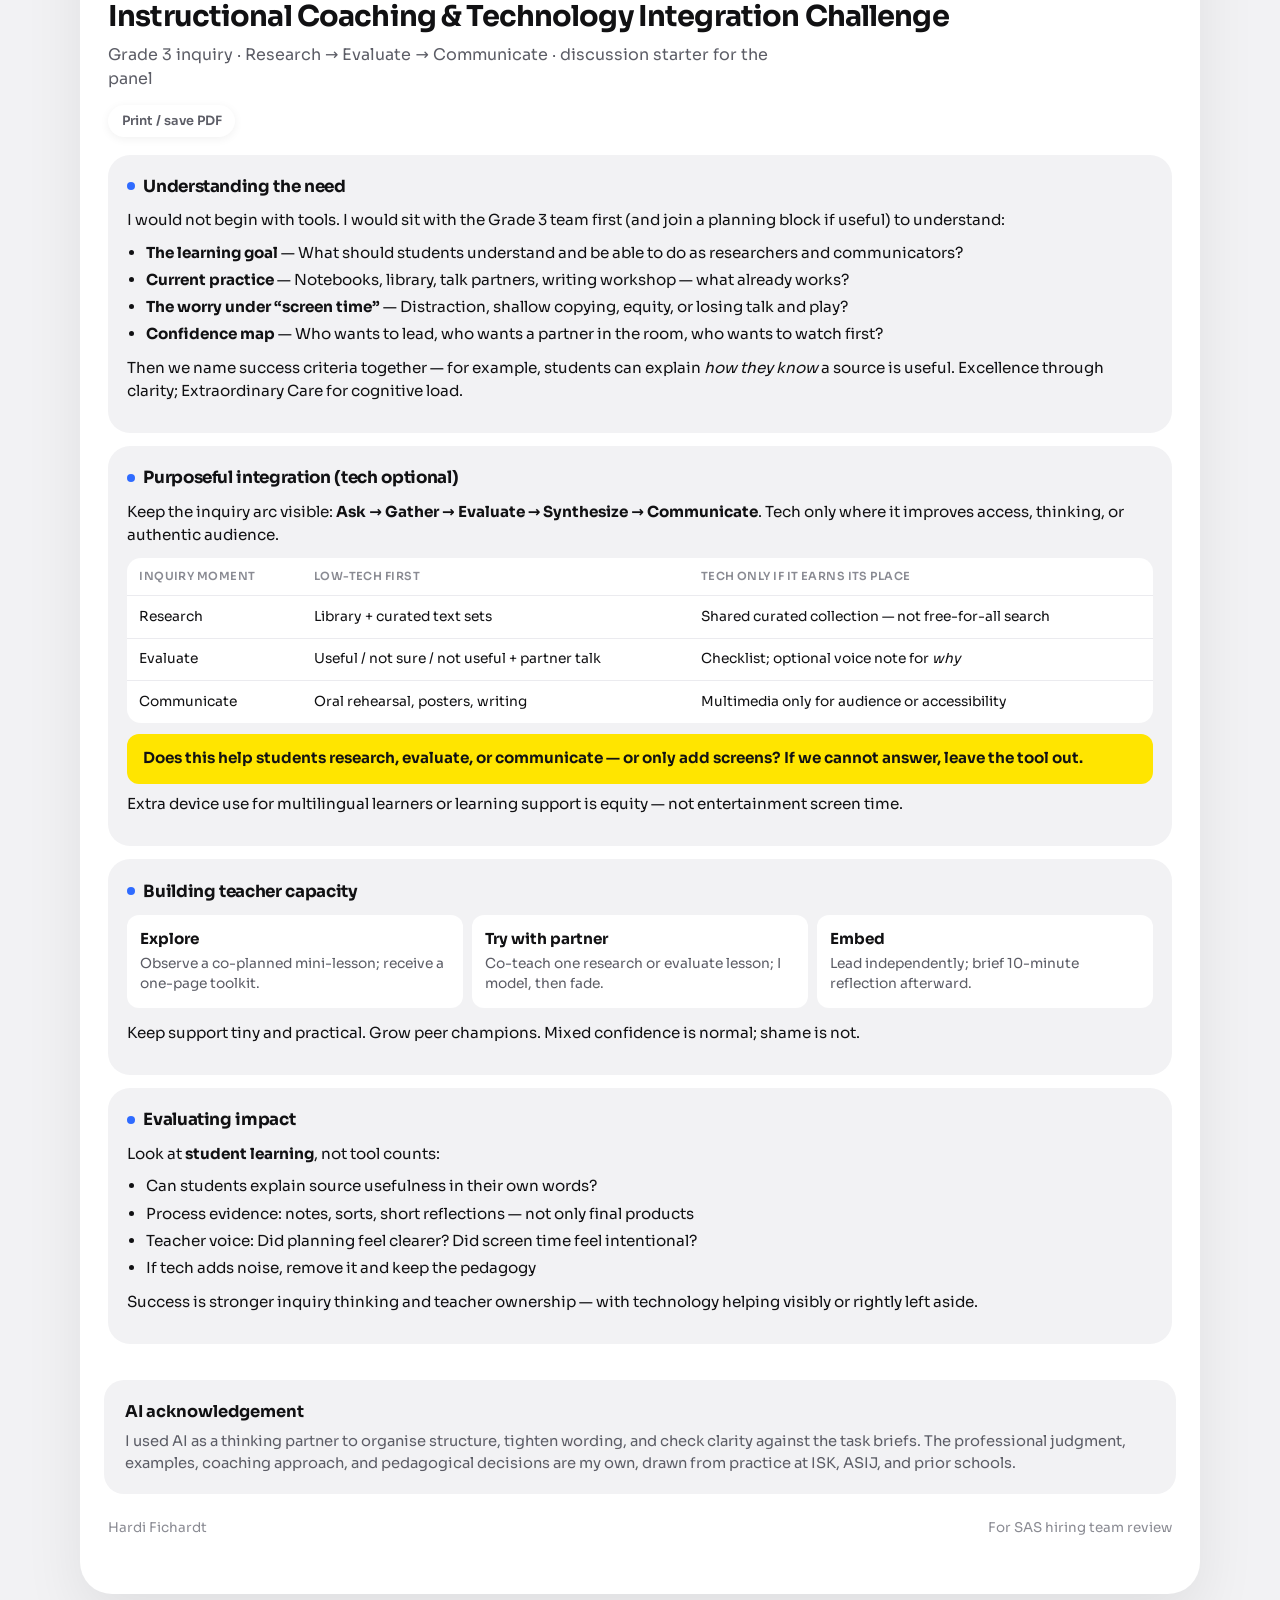
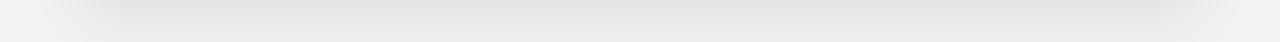
==== commit e9a086ad: "Tell Task 1 as the Desmos turtle parent-session story. Co-authored-by: Cursor <cursoragent@cursor.co" ====
--- a/index.html
+++ b/index.html
@@ -196,7 +196,7 @@
         <div class="detail-head">
           <p class="eyebrow">Task 1</p>
           <h2>Technology Professional Development Portfolio</h2>
-          <p id="task1-context">Adult learning for educators on purposeful technology — goals first; screens only when they earn their place.</p>
+          <p id="task1-context">Intentional Technology at ISK — a 90-minute parent and leadership session that shifts the conversation from “screen time” to purposeful use.</p>
         </div>
 
         <article class="step" id="t1-context" data-step="t1-context">
@@ -204,7 +204,17 @@
             <h3><span class="step-dot" aria-hidden="true"></span>About this PD</h3>
           </div>
           <div class="step-body">
-            <p>Who the session was for, what we were trying to shift in practice, and how adult learning was designed (continuum of confidence, hands-on try, reusable toolkit).</p>
+            <p>
+              Parents often arrive ready to argue about screens. I put them in a student’s seat instead: a Desmos turtle graph
+              (distance vs time). After Luca’s simple line, they see Arnav’s <strong>circle</strong> and must predict what will happen.
+              The room goes quiet — people feel nervous to share. When we press Play, the turtle <strong>splits in two</strong>,
+              because one turtle cannot be in two places at the same time. That is a function, felt in the body — not a red X on Monday.
+            </p>
+            <p>
+              I then show three classrooms I coached where tech was chosen for a clear learning job: VR for 3D anatomy in Science,
+              an Elementary unit where tech rises only when inquiry needs it, and a shared filter so deep-thinking labs are never
+              confused with digital backpack tasks. Goal: adults leave asking, <em>Does this extend thinking — or replace it?</em>
+            </p>
           </div>
           <div class="evidence" data-evidence-for="t1-context"></div>
         </article>
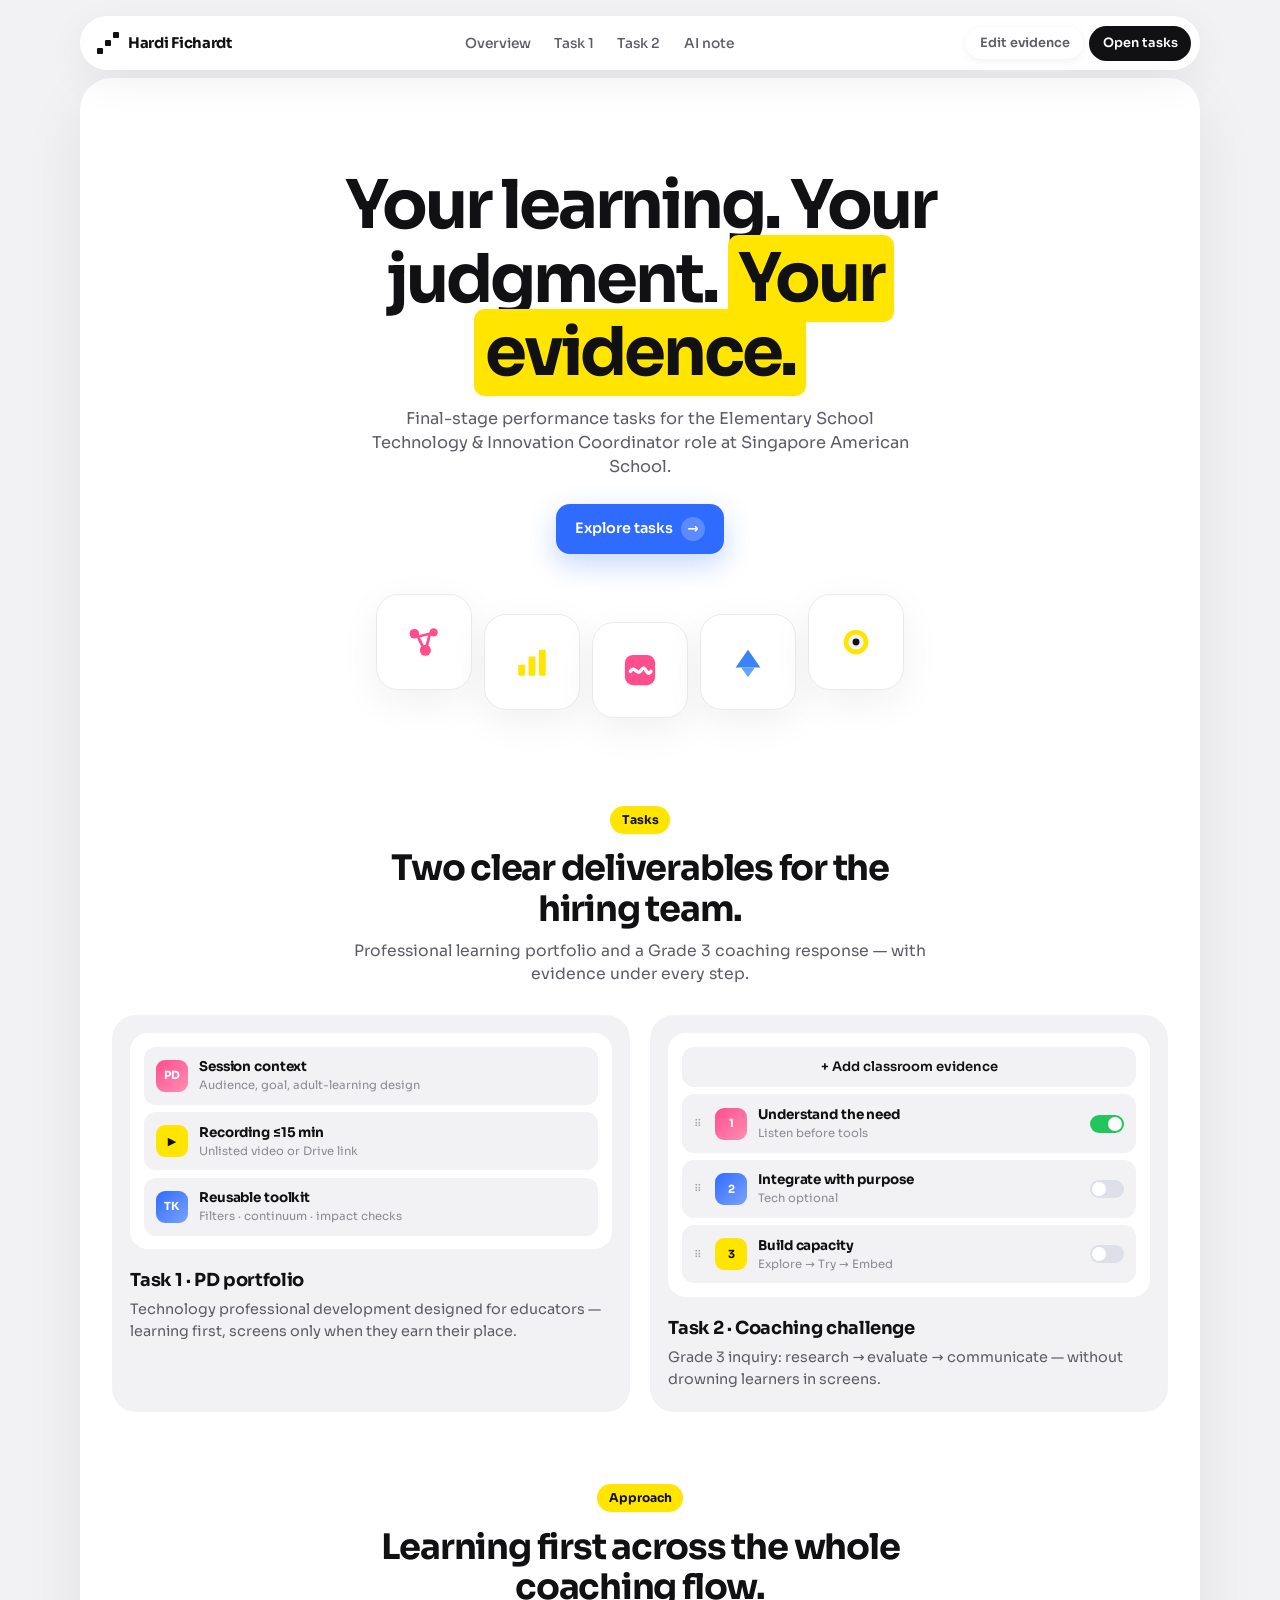
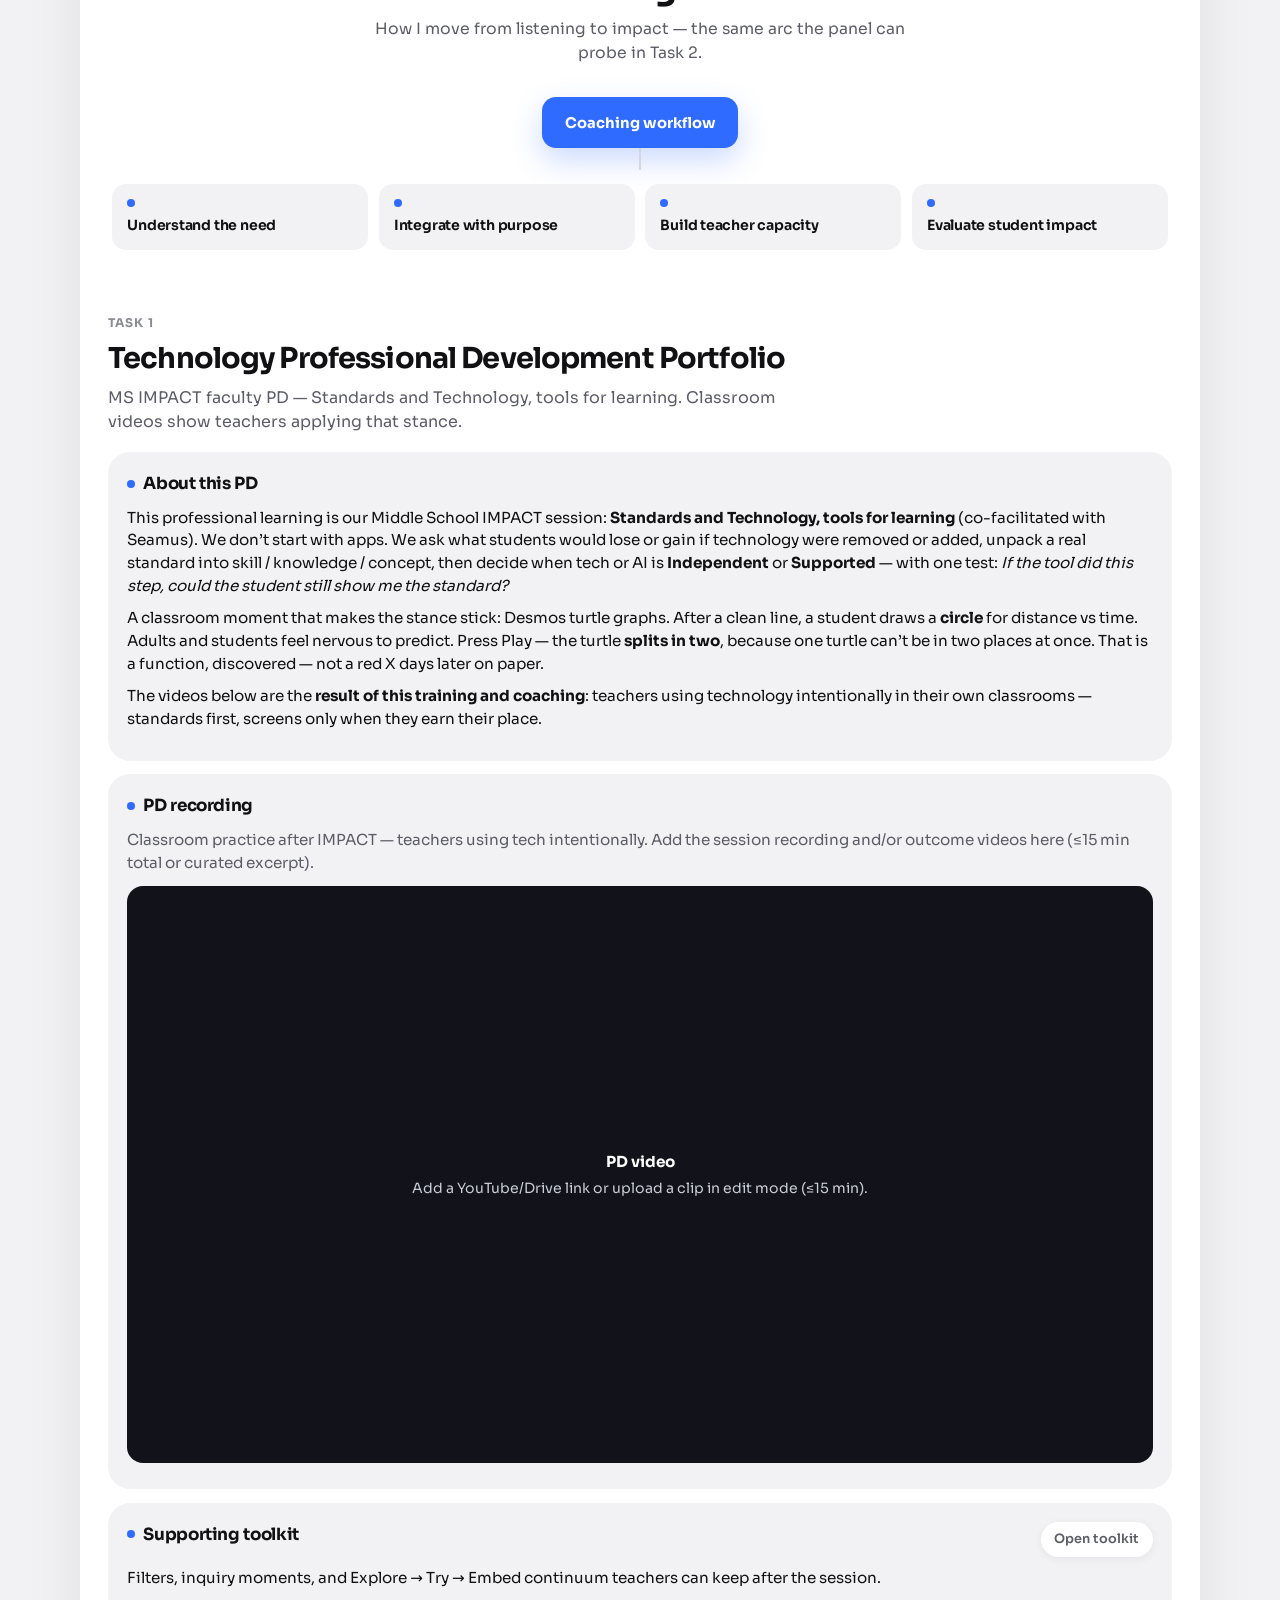
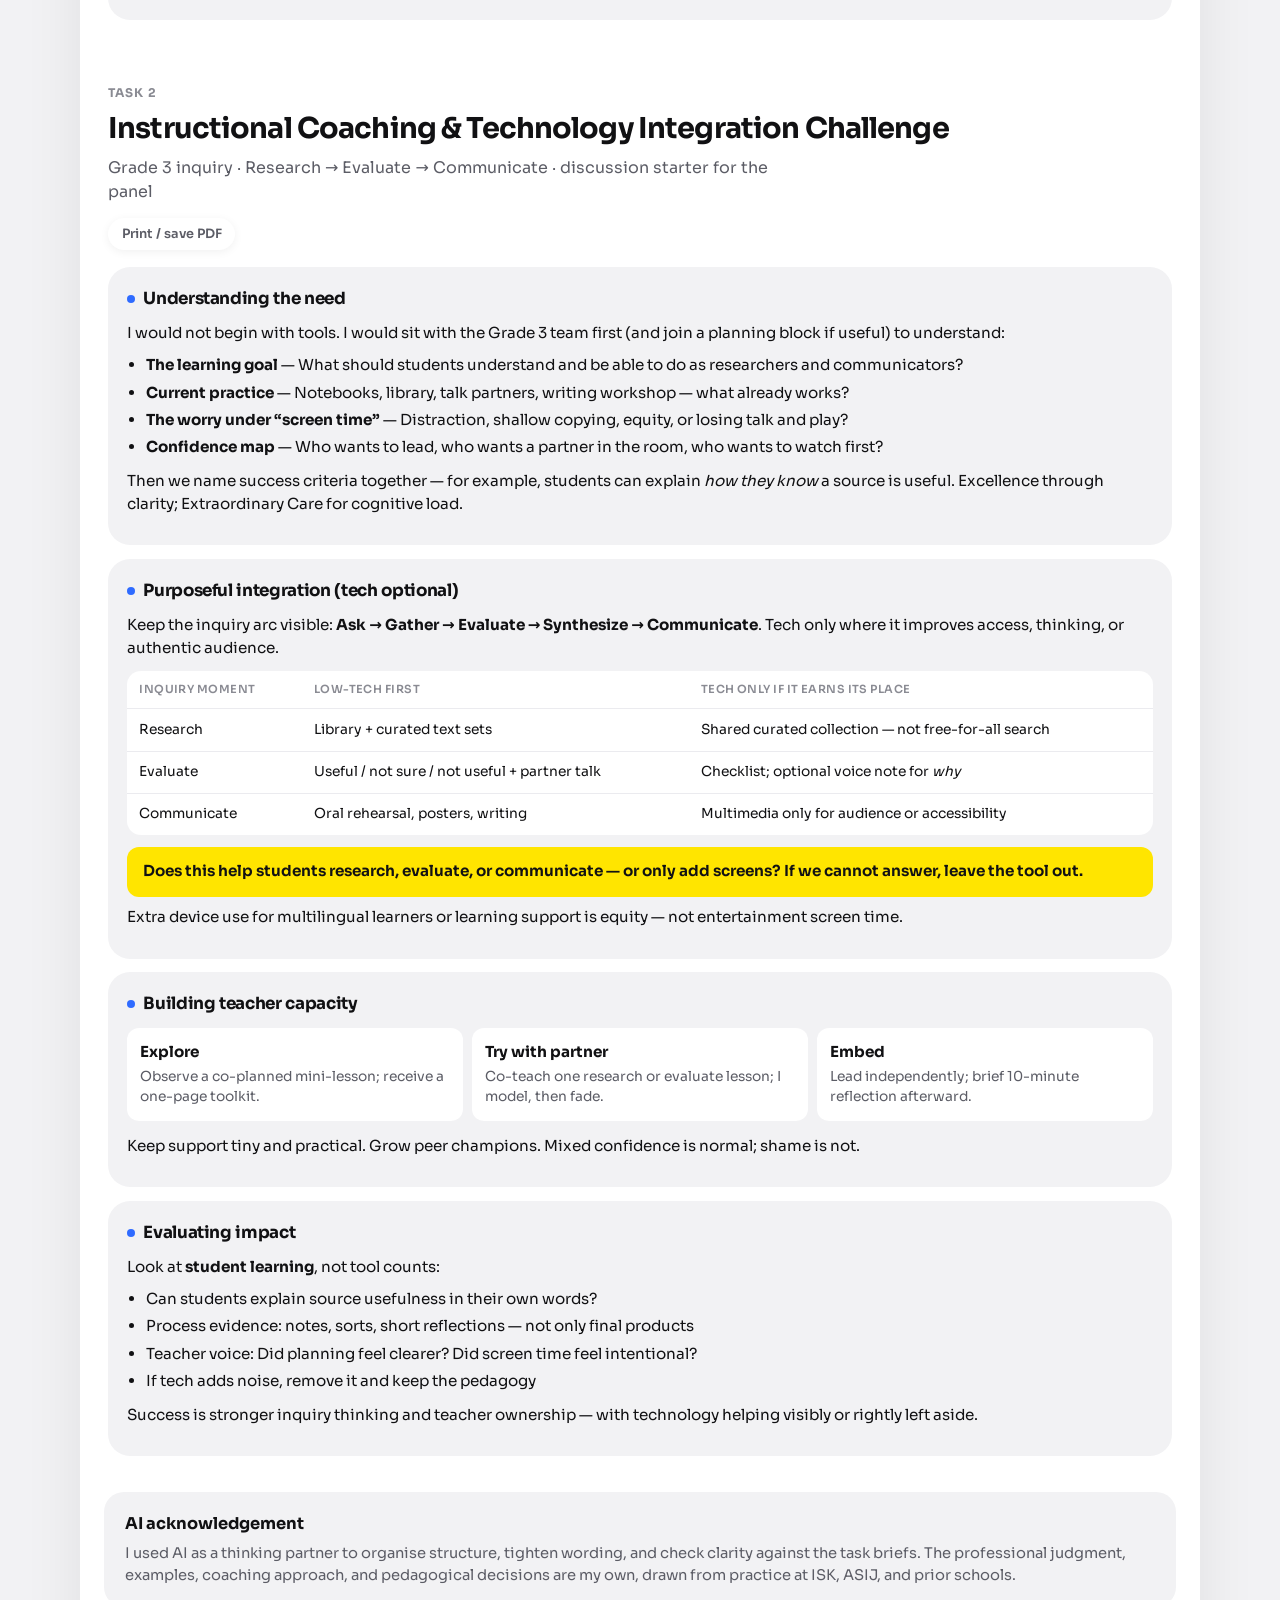
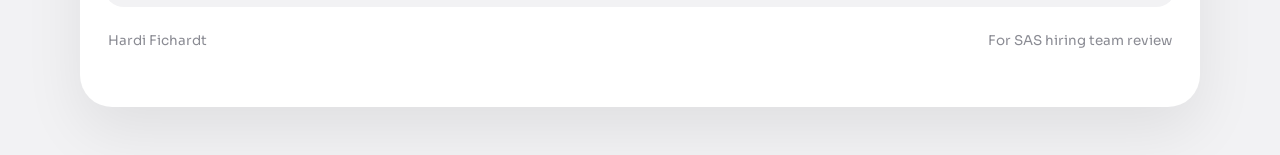
==== commit 21400190: "Frame Task 1 as MS IMPACT faculty PD with classroom video outcomes. Co-authored-by: Cursor <cursorag" ====
--- a/index.html
+++ b/index.html
@@ -196,7 +196,7 @@
         <div class="detail-head">
           <p class="eyebrow">Task 1</p>
           <h2>Technology Professional Development Portfolio</h2>
-          <p id="task1-context">Intentional Technology at ISK — a 90-minute parent and leadership session that shifts the conversation from “screen time” to purposeful use.</p>
+          <p id="task1-context">Middle School IMPACT faculty PD — <em>Standards and Technology, tools for learning</em> — with classroom videos as evidence of teachers putting the training into practice.</p>
         </div>
 
         <article class="step" id="t1-context" data-step="t1-context">
@@ -205,16 +205,21 @@
           </div>
           <div class="step-body">
             <p>
-              Parents often arrive ready to argue about screens. I put them in a student’s seat instead: a Desmos turtle graph
-              (distance vs time). After Luca’s simple line, they see Arnav’s <strong>circle</strong> and must predict what will happen.
-              The room goes quiet — people feel nervous to share. When we press Play, the turtle <strong>splits in two</strong>,
-              because one turtle cannot be in two places at the same time. That is a function, felt in the body — not a red X on Monday.
+              This professional learning is our Middle School IMPACT session: <strong>Standards and Technology, tools for learning</strong>
+              (co-facilitated with Seamus). We don’t start with apps. We ask what students would lose or gain if technology were
+              removed or added, unpack a real standard into skill / knowledge / concept, then decide when tech or AI is
+              <strong>Independent</strong> or <strong>Supported</strong> — with one test: <em>If the tool did this step, could the student still show me the standard?</em>
             </p>
             <p>
-              I then show three classrooms I coached where tech was chosen for a clear learning job: VR for 3D anatomy in Science,
-              an Elementary unit where tech rises only when inquiry needs it, and a shared filter so deep-thinking labs are never
-              confused with digital backpack tasks. Goal: adults leave asking, <em>Does this extend thinking — or replace it?</em>
+              A classroom moment that makes the stance stick: Desmos turtle graphs. After a clean line, a student draws a
+              <strong>circle</strong> for distance vs time. Adults and students feel nervous to predict. Press Play — the turtle
+              <strong>splits in two</strong>, because one turtle can’t be in two places at once. That is a function, discovered —
+              not a red X days later on paper.
             </p>
+            <p>
+              The videos below are the <strong>result of this training and coaching</strong>: teachers using technology intentionally
+              in their own classrooms — standards first, screens only when they earn their place.
+            </p>
           </div>
           <div class="evidence" data-evidence-for="t1-context"></div>
         </article>
@@ -224,9 +229,12 @@
             <h3><span class="step-dot" aria-hidden="true"></span>PD recording</h3>
           </div>
           <div class="step-body">
+            <p style="margin-bottom:0.75rem;color:var(--muted-2)">
+              Classroom practice after IMPACT — teachers using tech intentionally. Add the session recording and/or outcome videos here (≤15 min total or curated excerpt).
+            </p>
             <div class="media-shell" id="task1-media">
               <div class="media-placeholder" id="task1-placeholder">
-                <strong>PD video</strong>
+                <strong>PD / classroom video</strong>
                 <p>Add a YouTube/Drive link or upload a clip in edit mode (≤15 min).</p>
               </div>
             </div>
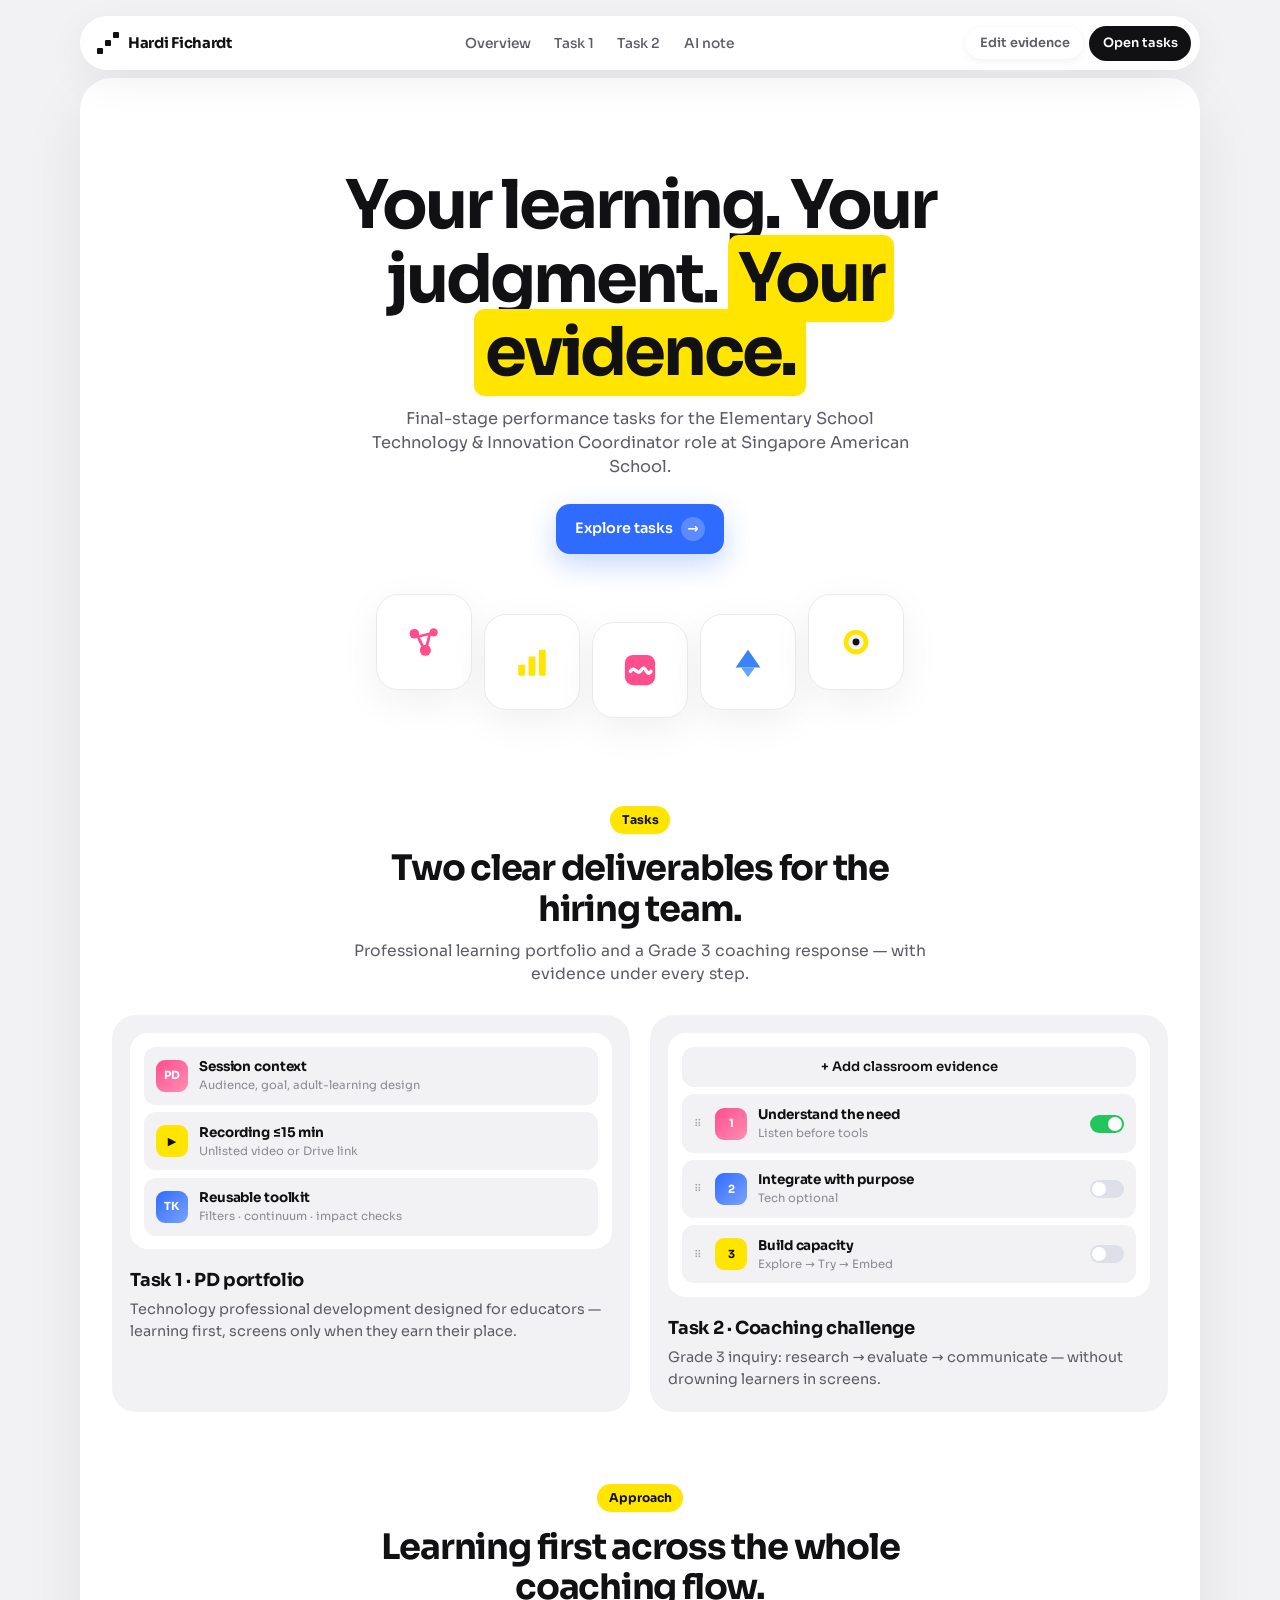
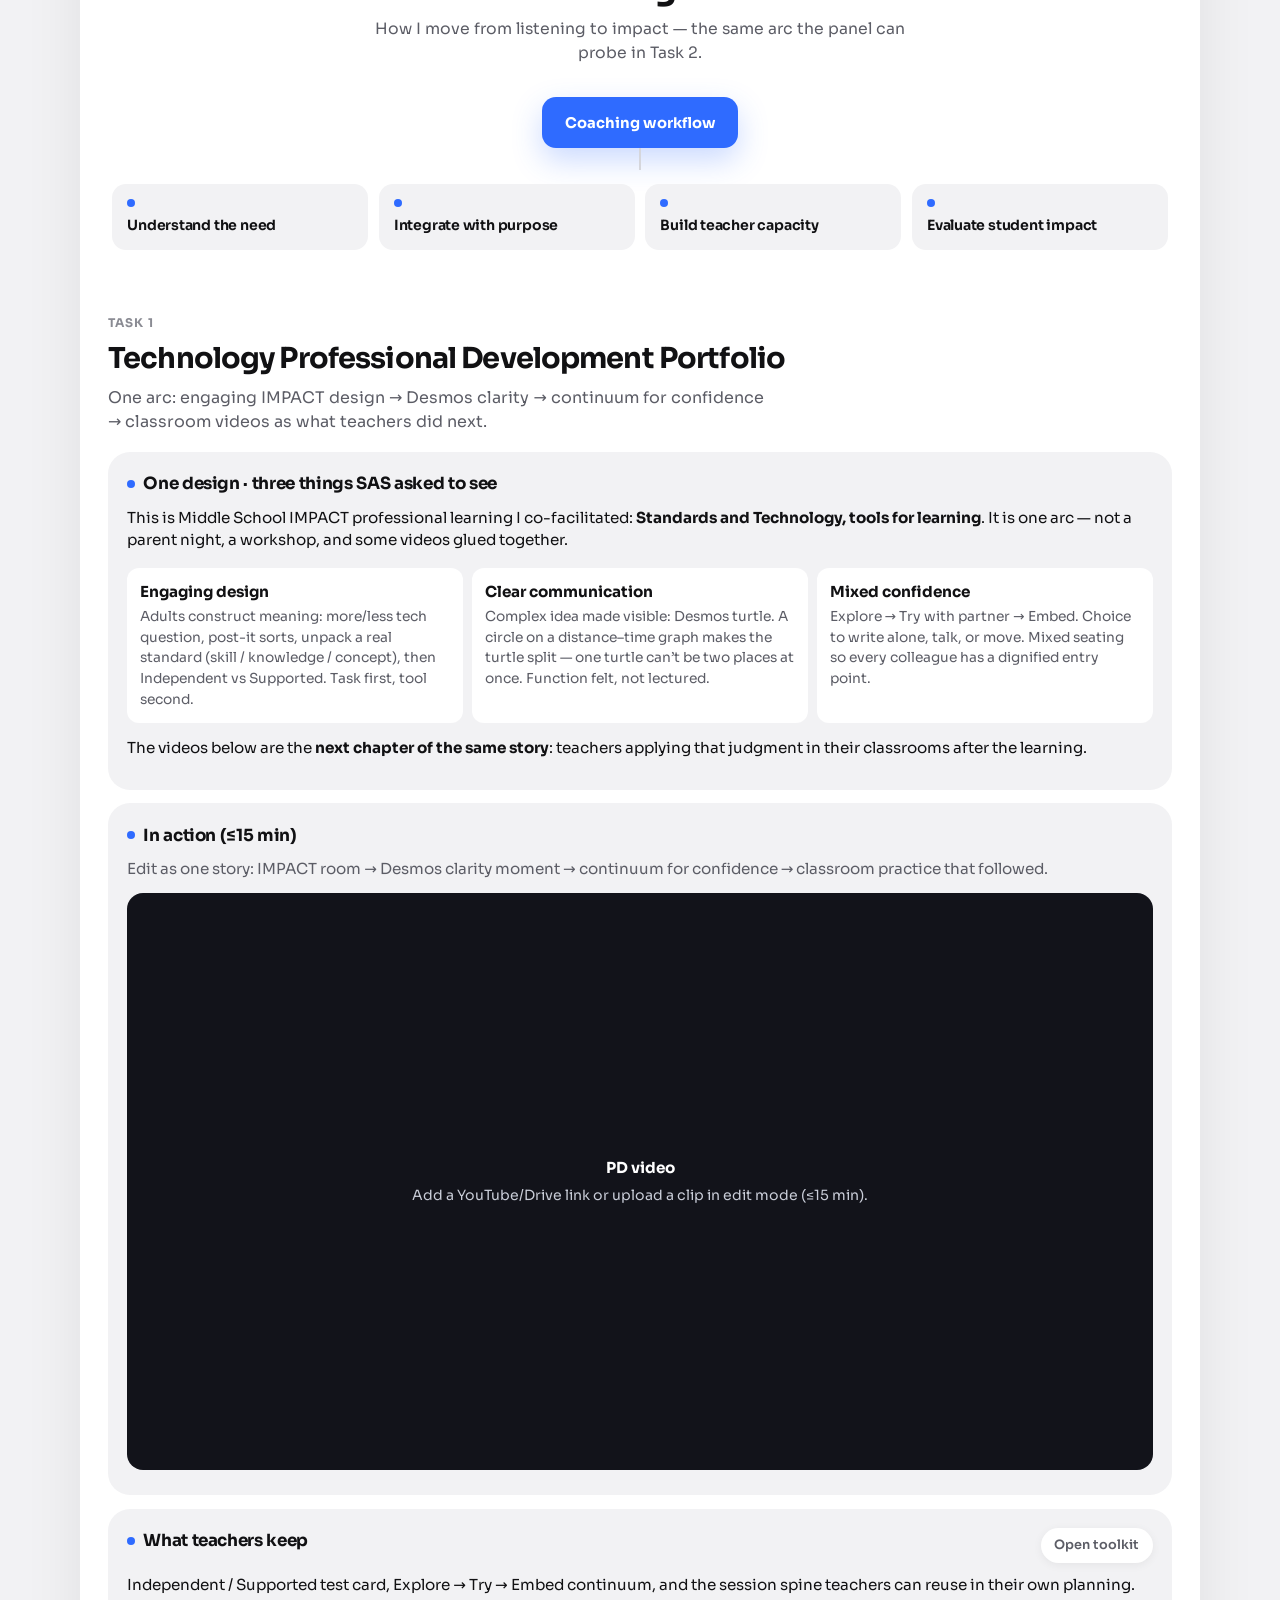
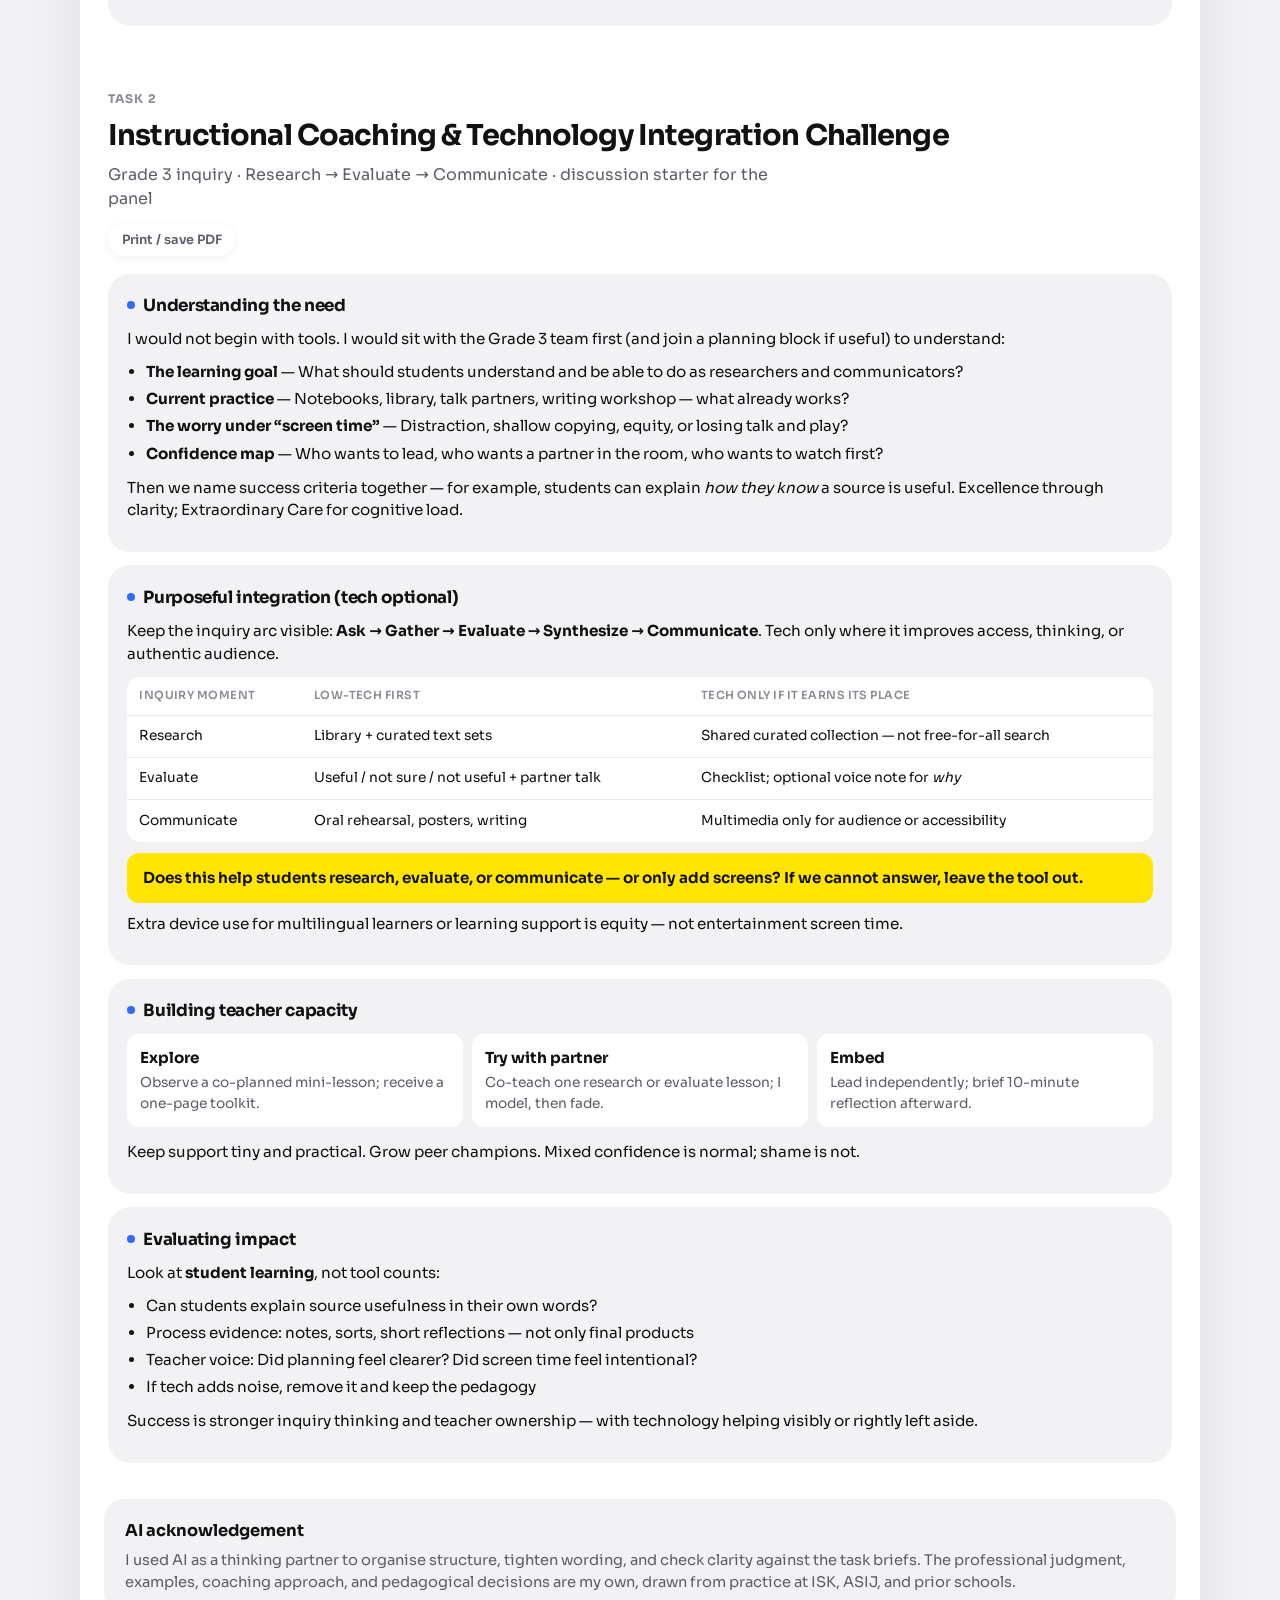
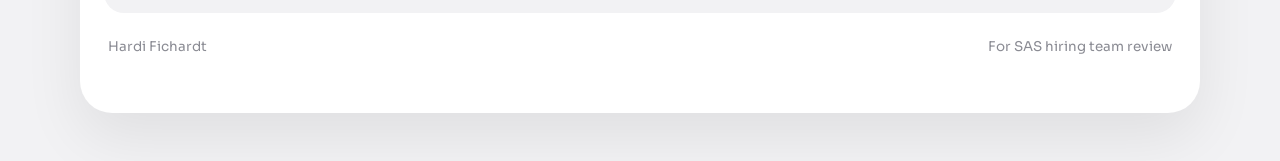
==== commit 95eed11e: "Unify Task 1 into one arc mapped to SAS’s three PL interests. Co-authored-by: Cursor <cursoragent@cu" ====
--- a/index.html
+++ b/index.html
@@ -196,45 +196,53 @@
         <div class="detail-head">
           <p class="eyebrow">Task 1</p>
           <h2>Technology Professional Development Portfolio</h2>
-          <p id="task1-context">Middle School IMPACT faculty PD — <em>Standards and Technology, tools for learning</em> — with classroom videos as evidence of teachers putting the training into practice.</p>
+          <p id="task1-context">
+            One through-line: how I design engaging professional learning, make complex ideas clear, and support educators
+            with different confidence — shown through MS IMPACT <em>Standards and Technology</em>, with classroom videos as what teachers did next.
+          </p>
         </div>
 
         <article class="step" id="t1-context" data-step="t1-context">
           <div class="step-top">
-            <h3><span class="step-dot" aria-hidden="true"></span>About this PD</h3>
+            <h3><span class="step-dot" aria-hidden="true"></span>One design · three things SAS asked to see</h3>
           </div>
           <div class="step-body">
             <p>
-              This professional learning is our Middle School IMPACT session: <strong>Standards and Technology, tools for learning</strong>
-              (co-facilitated with Seamus). We don’t start with apps. We ask what students would lose or gain if technology were
-              removed or added, unpack a real standard into skill / knowledge / concept, then decide when tech or AI is
-              <strong>Independent</strong> or <strong>Supported</strong> — with one test: <em>If the tool did this step, could the student still show me the standard?</em>
+              This is Middle School IMPACT professional learning I co-facilitated: <strong>Standards and Technology, tools for learning</strong>.
+              It is one arc — not a parent night, a workshop, and some videos glued together.
             </p>
+            <div class="continuum" style="margin-top:1rem">
+              <div>
+                <strong>Engaging design</strong>
+                <p>Adults construct meaning: more/less tech question, post-it sorts, unpack a real standard (skill / knowledge / concept), then Independent vs Supported. Task first, tool second.</p>
+              </div>
+              <div>
+                <strong>Clear communication</strong>
+                <p>Complex idea made visible: Desmos turtle. A circle on a distance–time graph makes the turtle split — one turtle can’t be two places at once. Function felt, not lectured.</p>
+              </div>
+              <div>
+                <strong>Mixed confidence</strong>
+                <p>Explore → Try with partner → Embed. Choice to write alone, talk, or move. Mixed seating so every colleague has a dignified entry point.</p>
+              </div>
+            </div>
             <p>
-              A classroom moment that makes the stance stick: Desmos turtle graphs. After a clean line, a student draws a
-              <strong>circle</strong> for distance vs time. Adults and students feel nervous to predict. Press Play — the turtle
-              <strong>splits in two</strong>, because one turtle can’t be in two places at once. That is a function, discovered —
-              not a red X days later on paper.
+              The videos below are the <strong>next chapter of the same story</strong>: teachers applying that judgment in their classrooms after the learning.
             </p>
-            <p>
-              The videos below are the <strong>result of this training and coaching</strong>: teachers using technology intentionally
-              in their own classrooms — standards first, screens only when they earn their place.
-            </p>
           </div>
           <div class="evidence" data-evidence-for="t1-context"></div>
         </article>
 
         <article class="step" id="t1-video" data-step="t1-video">
           <div class="step-top">
-            <h3><span class="step-dot" aria-hidden="true"></span>PD recording</h3>
+            <h3><span class="step-dot" aria-hidden="true"></span>In action (≤15 min)</h3>
           </div>
           <div class="step-body">
             <p style="margin-bottom:0.75rem;color:var(--muted-2)">
-              Classroom practice after IMPACT — teachers using tech intentionally. Add the session recording and/or outcome videos here (≤15 min total or curated excerpt).
+              Edit as one story: IMPACT room → Desmos clarity moment → continuum for confidence → classroom practice that followed.
             </p>
             <div class="media-shell" id="task1-media">
               <div class="media-placeholder" id="task1-placeholder">
-                <strong>PD / classroom video</strong>
+                <strong>PD video</strong>
                 <p>Add a YouTube/Drive link or upload a clip in edit mode (≤15 min).</p>
               </div>
             </div>
@@ -244,11 +252,11 @@
 
         <article class="step" id="t1-toolkit" data-step="t1-toolkit">
           <div class="step-top">
-            <h3><span class="step-dot" aria-hidden="true"></span>Supporting toolkit</h3>
+            <h3><span class="step-dot" aria-hidden="true"></span>What teachers keep</h3>
             <a class="btn btn-ghost btn-sm" href="assets/task1-toolkit.html">Open toolkit</a>
           </div>
           <div class="step-body">
-            <p>Filters, inquiry moments, and Explore → Try → Embed continuum teachers can keep after the session.</p>
+            <p>Independent / Supported test card, Explore → Try → Embed continuum, and the session spine teachers can reuse in their own planning.</p>
           </div>
           <div class="evidence" data-evidence-for="t1-toolkit"></div>
         </article>
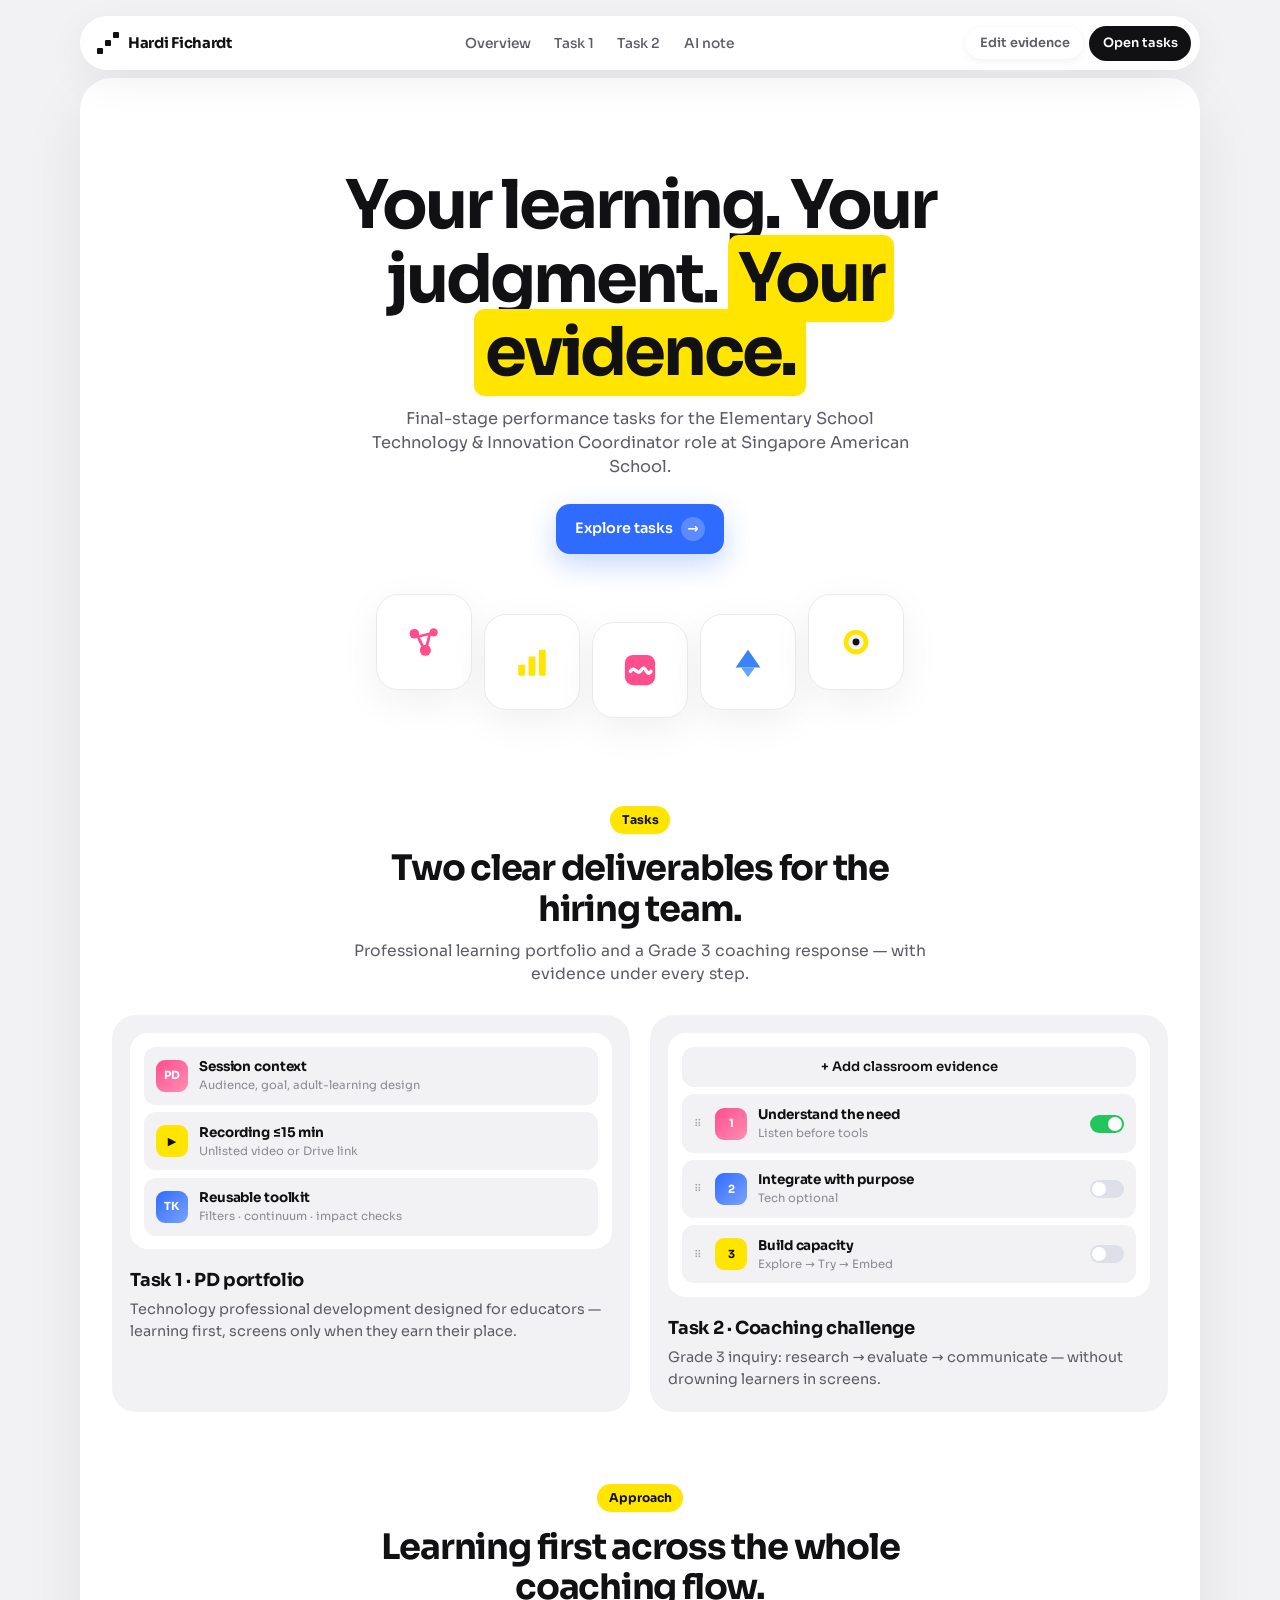
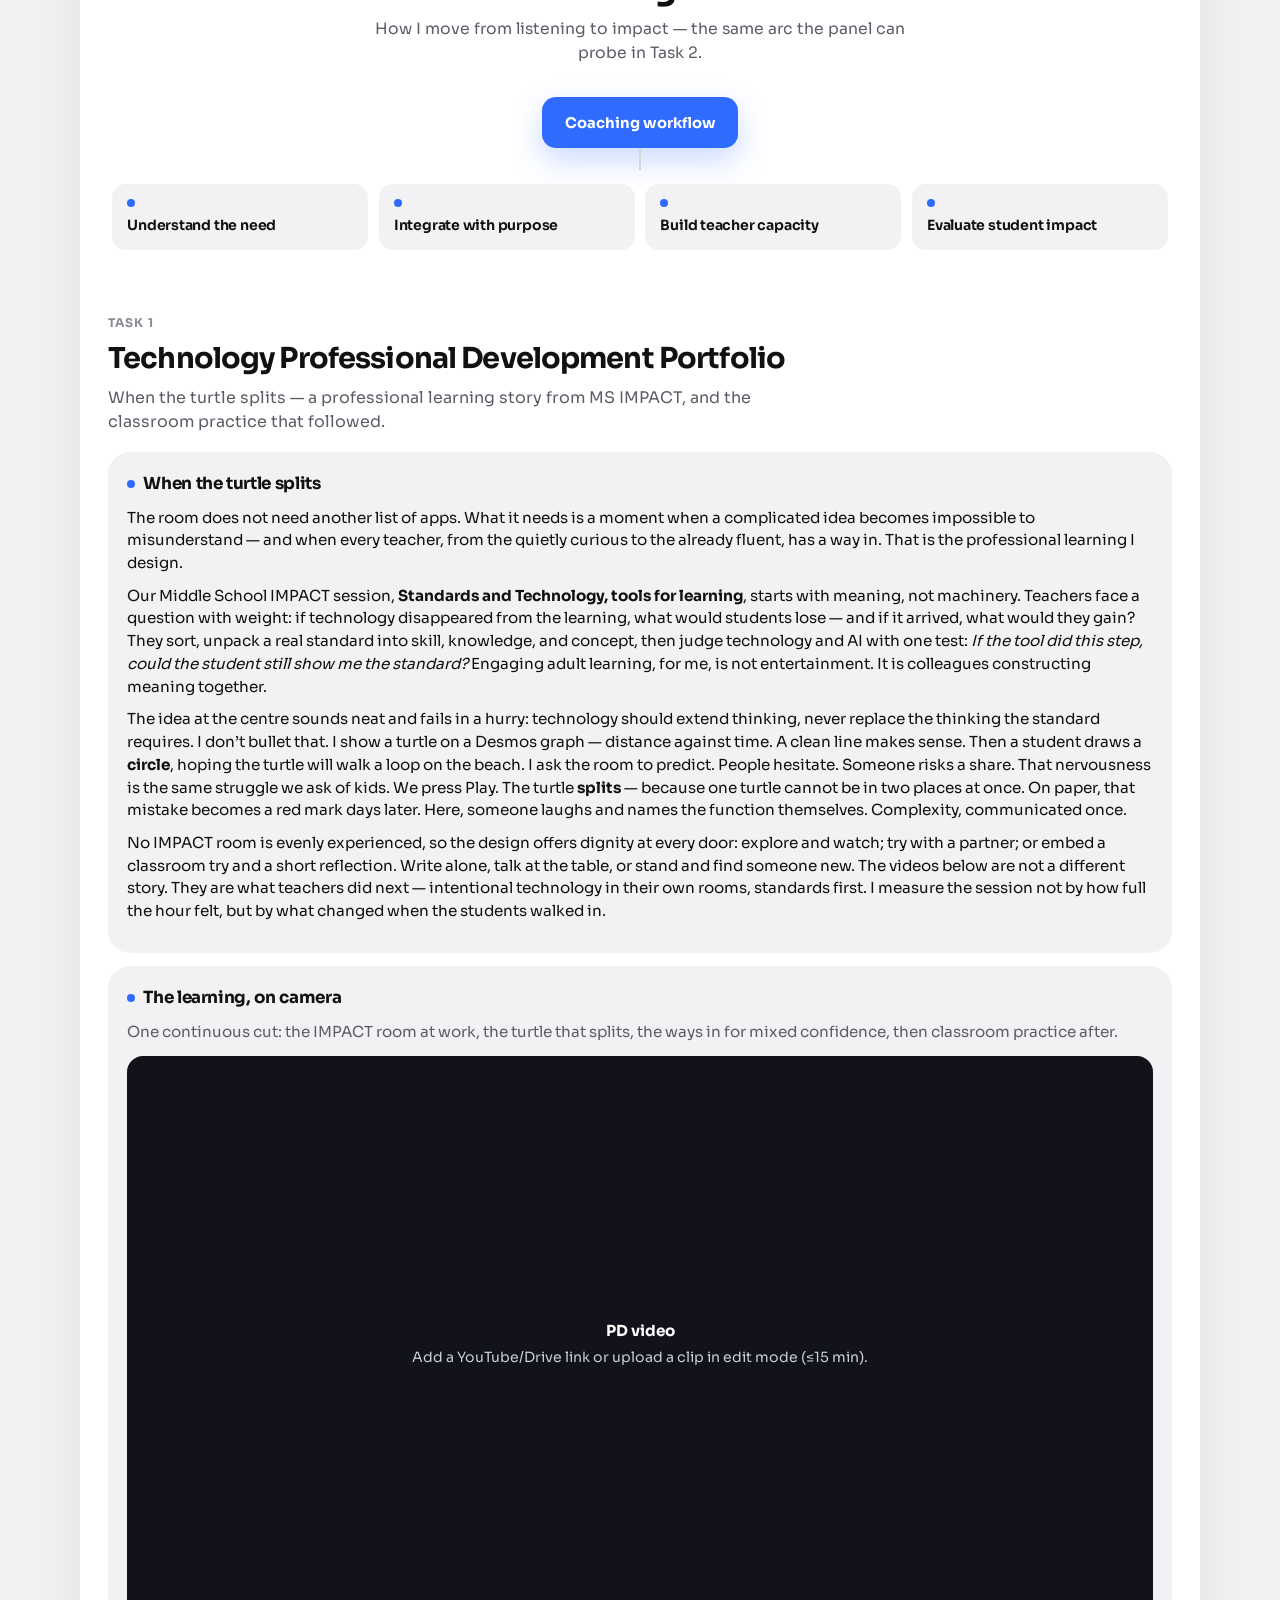
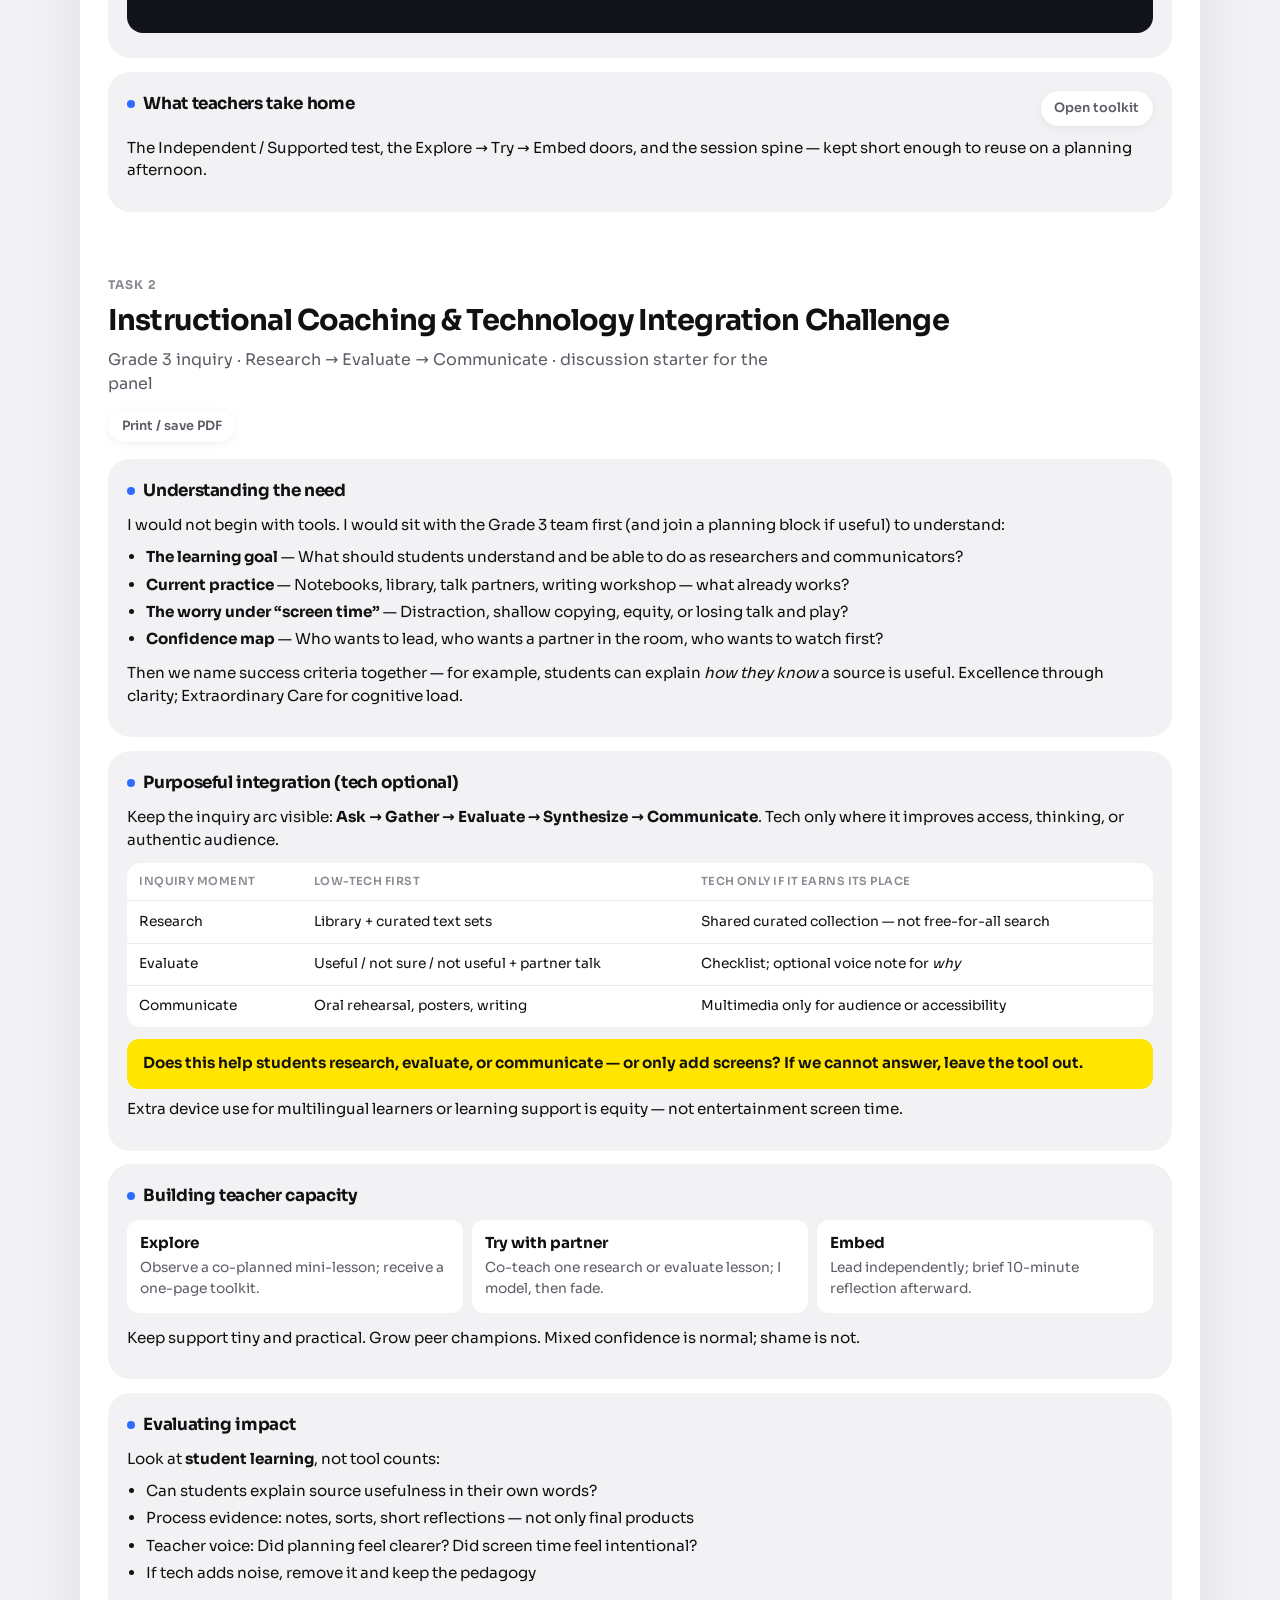
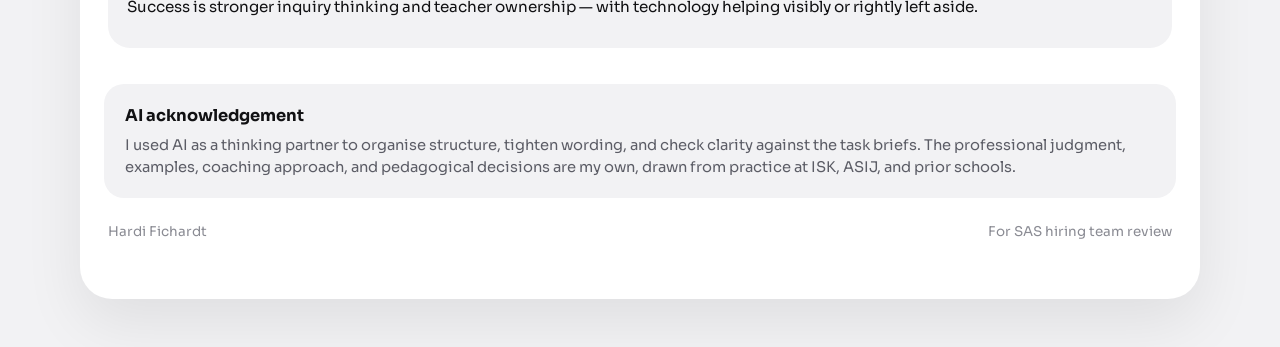
==== commit c9dd9a3e: "Rewrite Task 1 as magazine narrative: When the turtle splits. Co-authored-by: Cursor <cursoragent@cu" ====
--- a/index.html
+++ b/index.html
@@ -9,7 +9,7 @@
   <link rel="preconnect" href="https://fonts.googleapis.com" />
   <link rel="preconnect" href="https://fonts.gstatic.com" crossorigin />
   <link href="https://fonts.googleapis.com/css2?family=Sora:wght@400;500;600;700&display=swap" rel="stylesheet" />
-  <link rel="stylesheet" href="styles.css?v=5" />
+  <link rel="stylesheet" href="styles.css?v=6" />
 </head>
 <body>
   <a class="skip" href="#task-1">Skip to tasks</a>
@@ -197,48 +197,53 @@
           <p class="eyebrow">Task 1</p>
           <h2>Technology Professional Development Portfolio</h2>
           <p id="task1-context">
-            One through-line: how I design engaging professional learning, make complex ideas clear, and support educators
-            with different confidence — shown through MS IMPACT <em>Standards and Technology</em>, with classroom videos as what teachers did next.
+            A professional learning story from Middle School IMPACT — <em>Standards and Technology, tools for learning</em> —
+            and the classroom practice that followed.
           </p>
         </div>
 
         <article class="step" id="t1-context" data-step="t1-context">
           <div class="step-top">
-            <h3><span class="step-dot" aria-hidden="true"></span>One design · three things SAS asked to see</h3>
+            <h3><span class="step-dot" aria-hidden="true"></span>When the turtle splits</h3>
           </div>
           <div class="step-body">
             <p>
-              This is Middle School IMPACT professional learning I co-facilitated: <strong>Standards and Technology, tools for learning</strong>.
-              It is one arc — not a parent night, a workshop, and some videos glued together.
+              The room does not need another list of apps. What it needs is a moment when a complicated idea becomes
+              impossible to misunderstand — and when every teacher, from the quietly curious to the already fluent, has a way in.
+              That is the professional learning I design.
             </p>
-            <div class="continuum" style="margin-top:1rem">
-              <div>
-                <strong>Engaging design</strong>
-                <p>Adults construct meaning: more/less tech question, post-it sorts, unpack a real standard (skill / knowledge / concept), then Independent vs Supported. Task first, tool second.</p>
-              </div>
-              <div>
-                <strong>Clear communication</strong>
-                <p>Complex idea made visible: Desmos turtle. A circle on a distance–time graph makes the turtle split — one turtle can’t be two places at once. Function felt, not lectured.</p>
-              </div>
-              <div>
-                <strong>Mixed confidence</strong>
-                <p>Explore → Try with partner → Embed. Choice to write alone, talk, or move. Mixed seating so every colleague has a dignified entry point.</p>
-              </div>
-            </div>
             <p>
-              The videos below are the <strong>next chapter of the same story</strong>: teachers applying that judgment in their classrooms after the learning.
+              Our Middle School IMPACT session, <strong>Standards and Technology, tools for learning</strong>, starts with meaning,
+              not machinery. Teachers face a question with weight: if technology disappeared from the learning, what would students
+              lose — and if it arrived, what would they gain? They sort, unpack a real standard into skill, knowledge, and concept,
+              then judge technology and AI with one test: <em>If the tool did this step, could the student still show me the standard?</em>
+              Engaging adult learning, for me, is not entertainment. It is colleagues constructing meaning together.
             </p>
+            <p>
+              The idea at the centre sounds neat and fails in a hurry: technology should extend thinking, never replace the thinking
+              the standard requires. I don’t bullet that. I show a turtle on a Desmos graph — distance against time. A clean line makes
+              sense. Then a student draws a <strong>circle</strong>, hoping the turtle will walk a loop on the beach. I ask the room to
+              predict. People hesitate. Someone risks a share. That nervousness is the same struggle we ask of kids. We press Play.
+              The turtle <strong>splits</strong> — because one turtle cannot be in two places at once. On paper, that mistake becomes a
+              red mark days later. Here, someone laughs and names the function themselves. Complexity, communicated once.
+            </p>
+            <p>
+              No IMPACT room is evenly experienced, so the design offers dignity at every door: explore and watch; try with a partner;
+              or embed a classroom try and a short reflection. Write alone, talk at the table, or stand and find someone new.
+              The videos below are not a different story. They are what teachers did next — intentional technology in their own rooms,
+              standards first. I measure the session not by how full the hour felt, but by what changed when the students walked in.
+            </p>
           </div>
           <div class="evidence" data-evidence-for="t1-context"></div>
         </article>
 
         <article class="step" id="t1-video" data-step="t1-video">
           <div class="step-top">
-            <h3><span class="step-dot" aria-hidden="true"></span>In action (≤15 min)</h3>
+            <h3><span class="step-dot" aria-hidden="true"></span>The learning, on camera</h3>
           </div>
           <div class="step-body">
             <p style="margin-bottom:0.75rem;color:var(--muted-2)">
-              Edit as one story: IMPACT room → Desmos clarity moment → continuum for confidence → classroom practice that followed.
+              One continuous cut: the IMPACT room at work, the turtle that splits, the ways in for mixed confidence, then classroom practice after.
             </p>
             <div class="media-shell" id="task1-media">
               <div class="media-placeholder" id="task1-placeholder">
@@ -252,11 +257,11 @@
 
         <article class="step" id="t1-toolkit" data-step="t1-toolkit">
           <div class="step-top">
-            <h3><span class="step-dot" aria-hidden="true"></span>What teachers keep</h3>
+            <h3><span class="step-dot" aria-hidden="true"></span>What teachers take home</h3>
             <a class="btn btn-ghost btn-sm" href="assets/task1-toolkit.html">Open toolkit</a>
           </div>
           <div class="step-body">
-            <p>Independent / Supported test card, Explore → Try → Embed continuum, and the session spine teachers can reuse in their own planning.</p>
+            <p>The Independent / Supported test, the Explore → Try → Embed doors, and the session spine — kept short enough to reuse on a planning afternoon.</p>
           </div>
           <div class="evidence" data-evidence-for="t1-toolkit"></div>
         </article>
@@ -389,7 +394,7 @@
     </div><!-- /.shell -->
   </div>
 
-  <script src="config.js?v=5"></script>
-  <script src="evidence-app.js?v=5"></script>
+  <script src="config.js?v=6"></script>
+  <script src="evidence-app.js?v=6"></script>
 </body>
 </html>
